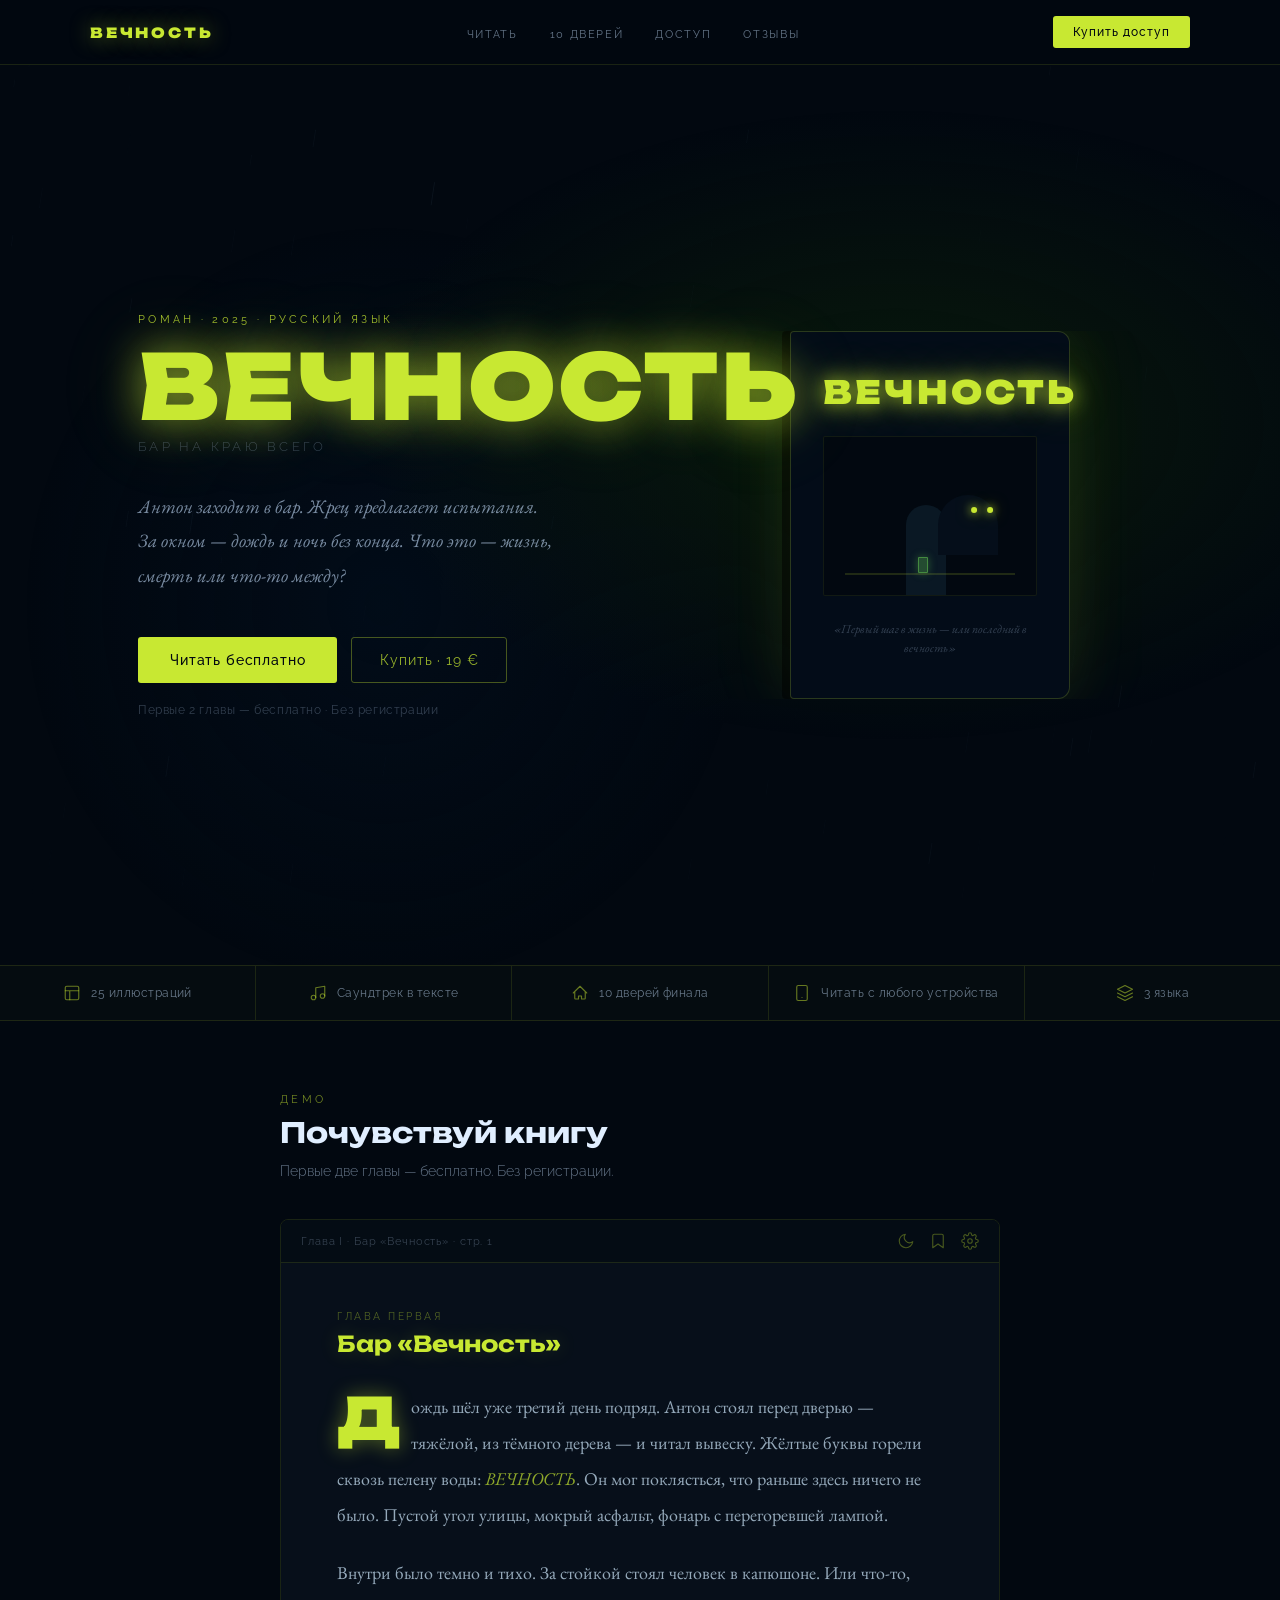
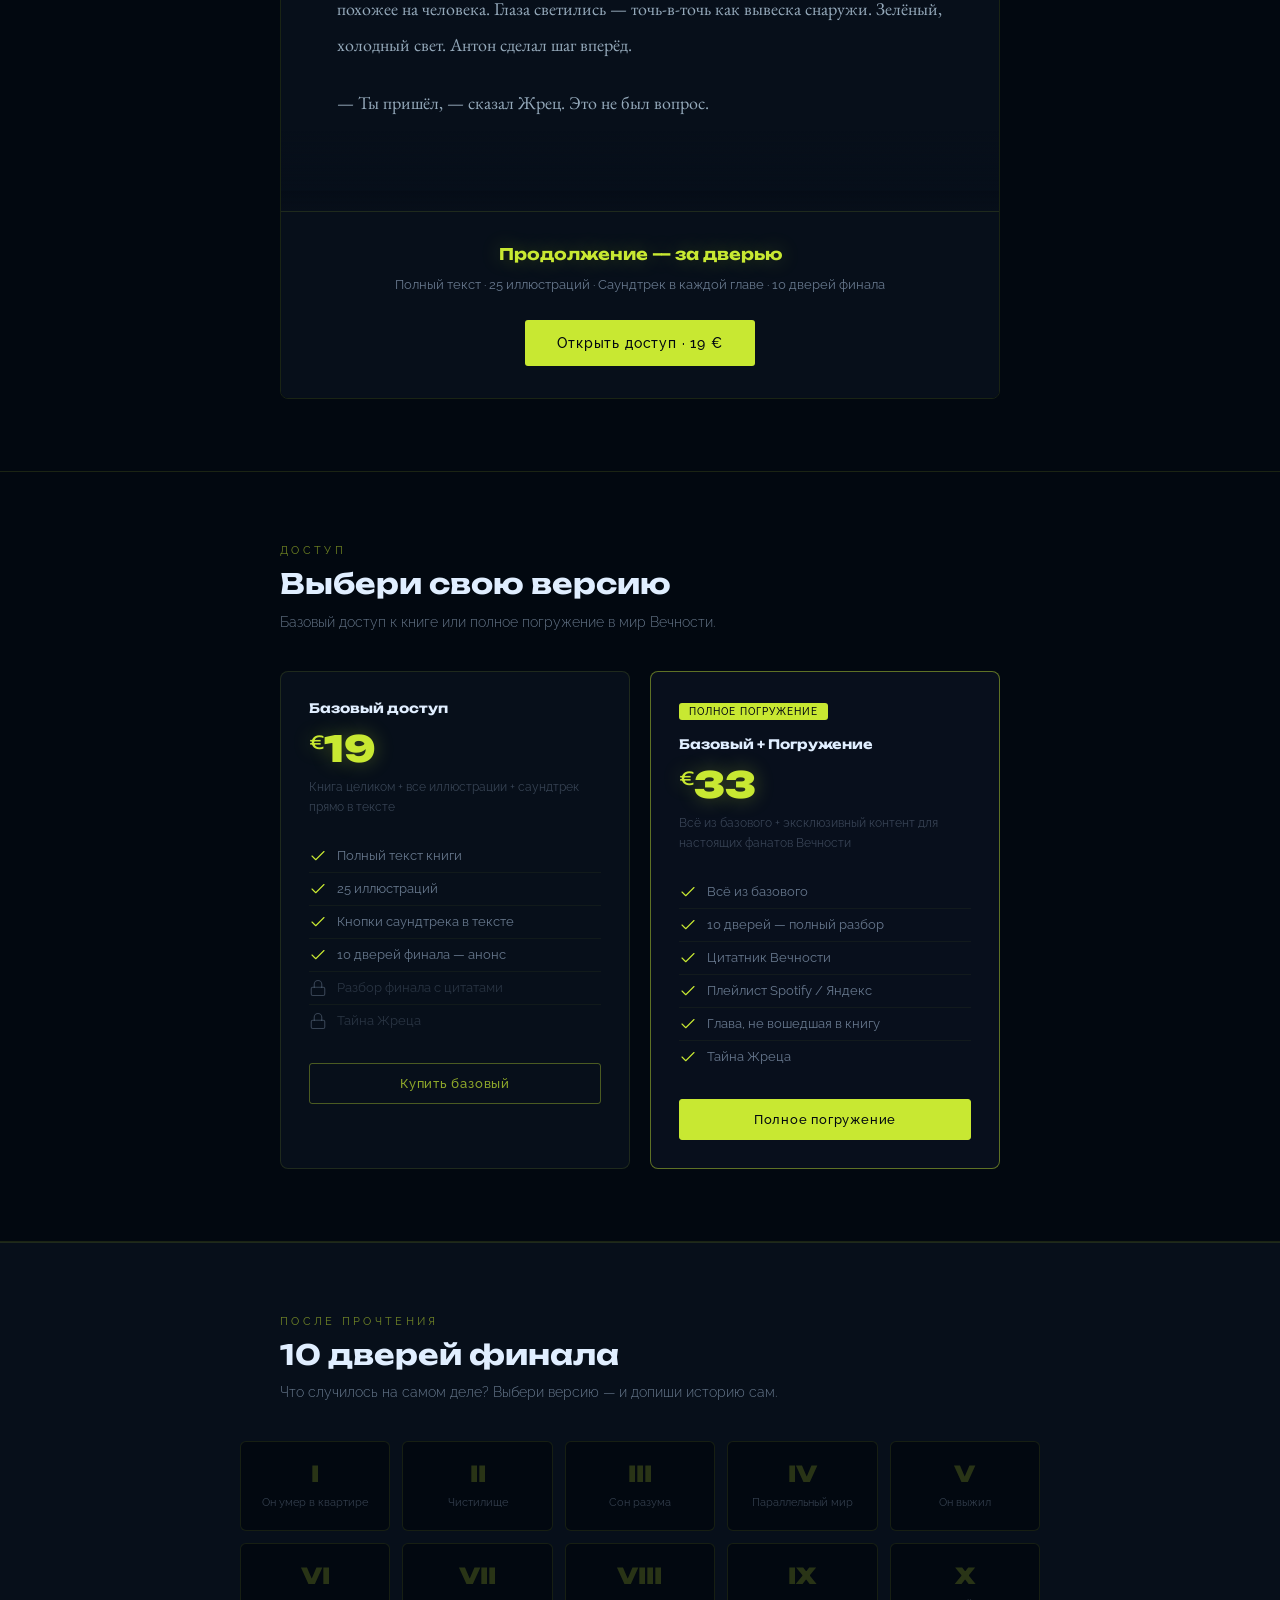
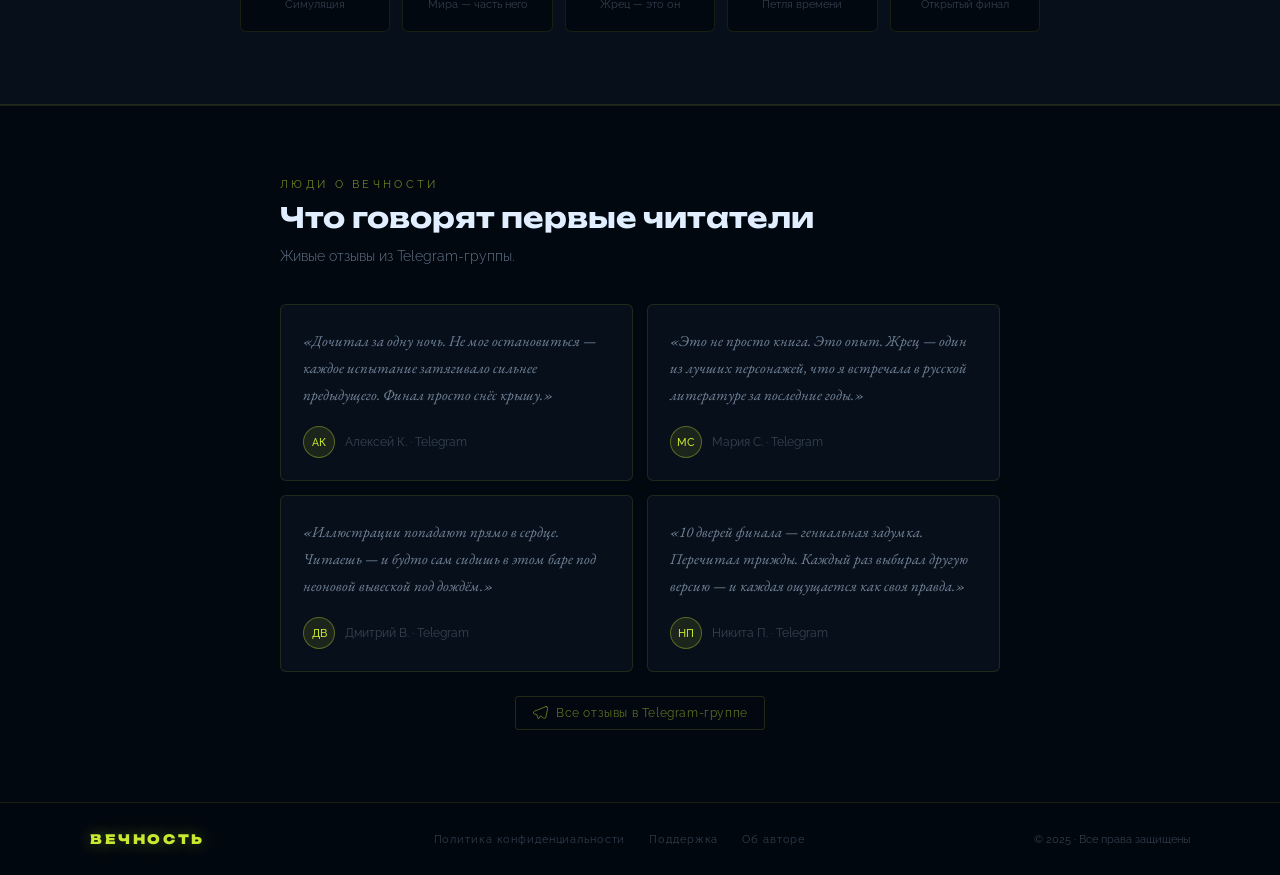
==== index.html @ ff92f5bc "Rename vechnost_1.html to index.html" ====
<!DOCTYPE html>
<html lang="ru">
<head>
<meta charset="UTF-8">
<meta name="viewport" content="width=device-width, initial-scale=1.0">
<title>ВЕЧНОСТЬ — Роман</title>
<link rel="preconnect" href="https://fonts.googleapis.com">
<link href="https://fonts.googleapis.com/css2?family=Unbounded:wght@400;700;900&family=Raleway:ital,wght@0,300;0,400;0,500;1,300&family=EB+Garamond:ital,wght@0,400;1,400&display=swap" rel="stylesheet">
<style>
  *, *::before, *::after { box-sizing: border-box; margin: 0; padding: 0; }

  :root {
    --neon: #c8e832;
    --neon-dim: rgba(200,232,50,0.35);
    --neon-glow: rgba(200,232,50,0.15);
    --bg: #020810;
    --bg2: #070f1a;
    --bg3: #040c14;
    --text: #e0eeff;
    --text-dim: rgba(200,225,255,0.5);
    --text-faint: rgba(200,225,255,0.25);
    --border: rgba(200,232,50,0.12);
    --border-hover: rgba(200,232,50,0.4);
  }

  html { scroll-behavior: smooth; }

  body {
    background: var(--bg);
    color: var(--text);
    font-family: 'Raleway', sans-serif;
    font-weight: 400;
    overflow-x: hidden;
    cursor: default;
  }

  /* RAIN CANVAS */
  #rain-canvas {
    position: fixed;
    top: 0; left: 0;
    width: 100%; height: 100%;
    pointer-events: none;
    z-index: 0;
    opacity: 0.18;
  }

  /* NAV */
  nav {
    position: sticky;
    top: 0;
    z-index: 100;
    display: flex;
    align-items: center;
    justify-content: space-between;
    padding: 16px 48px;
    background: rgba(2,8,16,0.92);
    backdrop-filter: blur(12px);
    border-bottom: 1px solid var(--border);
  }

  .nav-inner {
    display: flex;
    align-items: center;
    justify-content: space-between;
    width: 100%;
    max-width: 1100px;
    margin: 0 auto;
  }

  .nav-logo {
    font-family: 'Unbounded', sans-serif;
    font-size: 14px;
    font-weight: 900;
    color: var(--neon);
    letter-spacing: 0.2em;
    text-shadow: 0 0 20px rgba(200,232,50,0.5);
  }

  .nav-links {
    display: flex;
    gap: 32px;
    list-style: none;
  }

  .nav-links a {
    font-size: 11px;
    color: var(--text-dim);
    text-decoration: none;
    letter-spacing: 0.15em;
    text-transform: uppercase;
    transition: color 0.2s;
  }

  .nav-links a:hover { color: var(--neon); }

  .btn-nav {
    font-family: 'Raleway', sans-serif;
    font-size: 12px;
    font-weight: 500;
    color: var(--bg);
    background: var(--neon);
    border: none;
    border-radius: 3px;
    padding: 9px 20px;
    cursor: pointer;
    letter-spacing: 0.08em;
    transition: opacity 0.2s, box-shadow 0.2s;
  }

  .btn-nav:hover {
    opacity: 0.9;
    box-shadow: 0 0 20px rgba(200,232,50,0.4);
  }

  /* HERO */
  .hero {
    position: relative;
    min-height: 100vh;
    display: flex;
    align-items: center;
    justify-content: center;
    overflow: hidden;
    z-index: 1;
  }

  .hero-atmosphere {
    position: absolute;
    inset: 0;
    background:
      radial-gradient(ellipse 60% 50% at 70% 40%, rgba(10,30,10,0.8) 0%, transparent 70%),
      radial-gradient(ellipse 40% 60% at 30% 60%, rgba(2,15,30,0.6) 0%, transparent 70%);
    z-index: 0;
  }

  .hero-inner {
    position: relative;
    z-index: 2;
    width: 100%;
    max-width: 1100px;
    display: flex;
    align-items: center;
    padding: 80px 48px;
  }

  .hero-content {
    position: relative;
    z-index: 2;
    max-width: 580px;
    animation: fadeUp 1s ease both;
  }

  @keyframes fadeUp {
    from { opacity: 0; transform: translateY(30px); }
    to { opacity: 1; transform: translateY(0); }
  }

  .hero-eyebrow {
    font-size: 11px;
    color: var(--neon);
    letter-spacing: 0.3em;
    text-transform: uppercase;
    margin-bottom: 20px;
    opacity: 0.8;
  }

  .hero-title {
    font-family: 'Unbounded', sans-serif;
    font-size: clamp(56px, 8vw, 90px);
    font-weight: 900;
    line-height: 0.9;
    color: var(--neon);
    text-shadow:
      0 0 40px rgba(200,232,50,0.6),
      0 0 80px rgba(200,232,50,0.2),
      0 0 120px rgba(200,232,50,0.1);
    margin-bottom: 12px;
    letter-spacing: 0.02em;
    animation: flicker 8s ease-in-out infinite;
  }

  @keyframes flicker {
    0%, 95%, 100% { opacity: 1; }
    96% { opacity: 0.85; }
    97% { opacity: 1; }
    98% { opacity: 0.9; }
    99% { opacity: 1; }
  }

  .hero-subtitle {
    font-size: 13px;
    color: var(--text-faint);
    letter-spacing: 0.25em;
    text-transform: uppercase;
    margin-bottom: 36px;
    font-weight: 300;
  }

  .hero-desc {
    font-family: 'EB Garamond', serif;
    font-size: 19px;
    line-height: 1.8;
    color: rgba(200,225,255,0.6);
    margin-bottom: 44px;
    max-width: 420px;
    font-style: italic;
  }

  .hero-actions {
    display: flex;
    gap: 14px;
    align-items: center;
    flex-wrap: wrap;
    margin-bottom: 20px;
  }

  .btn-primary {
    font-family: 'Raleway', sans-serif;
    font-size: 14px;
    font-weight: 500;
    color: var(--bg);
    background: var(--neon);
    border: none;
    border-radius: 3px;
    padding: 15px 32px;
    cursor: pointer;
    letter-spacing: 0.06em;
    transition: all 0.2s;
  }

  .btn-primary:hover {
    box-shadow: 0 0 30px rgba(200,232,50,0.5);
    transform: translateY(-1px);
  }

  .btn-ghost {
    font-family: 'Raleway', sans-serif;
    font-size: 14px;
    font-weight: 400;
    color: rgba(200,232,50,0.75);
    background: transparent;
    border: 1px solid var(--neon-dim);
    border-radius: 3px;
    padding: 14px 28px;
    cursor: pointer;
    letter-spacing: 0.06em;
    transition: all 0.2s;
  }

  .btn-ghost:hover {
    border-color: var(--neon);
    color: var(--neon);
    box-shadow: inset 0 0 20px rgba(200,232,50,0.05);
  }

  .hero-hint {
    font-size: 12px;
    color: var(--text-faint);
    letter-spacing: 0.05em;
  }

  /* HERO VISUAL */
  .hero-visual {
    flex: 1;
    display: flex;
    align-items: center;
    justify-content: center;
    z-index: 1;
    overflow: hidden;
  }

  .book-mockup {
    position: relative;
    width: 280px;
    animation: float 6s ease-in-out infinite;
  }

  @keyframes float {
    0%, 100% { transform: translateY(0); }
    50% { transform: translateY(-14px); }
  }

  .book-cover {
    width: 100%;
    background: #030c18;
    border: 1px solid rgba(200,232,50,0.2);
    border-radius: 4px 12px 12px 4px;
    padding: 40px 32px;
    text-align: center;
    box-shadow:
      -8px 0 0 rgba(0,0,0,0.5),
      0 0 60px rgba(200,232,50,0.1),
      0 0 120px rgba(200,232,50,0.05);
  }

  .book-cover-neon {
    font-family: 'Unbounded', sans-serif;
    font-size: 32px;
    font-weight: 900;
    color: var(--neon);
    text-shadow: 0 0 20px rgba(200,232,50,0.8), 0 0 40px rgba(200,232,50,0.4);
    letter-spacing: 0.1em;
    margin-bottom: 24px;
    animation: flicker 8s ease-in-out infinite;
  }

  .book-cover-scene {
    width: 100%;
    height: 160px;
    background: #020810;
    border: 1px solid rgba(200,232,50,0.08);
    border-radius: 2px;
    margin-bottom: 24px;
    position: relative;
    overflow: hidden;
    display: flex;
    align-items: center;
    justify-content: center;
  }

  .scene-figure {
    position: absolute;
    bottom: 0;
    left: 50%;
    transform: translateX(-60%);
    width: 40px;
    height: 90px;
    background: #0a1824;
    border-radius: 20px 20px 0 0;
  }

  .scene-figure-hood {
    position: absolute;
    top: -10px;
    left: 50%;
    transform: translateX(20%);
    width: 60px;
    height: 60px;
    background: #050e1a;
    border-radius: 50% 50% 0 0;
  }

  .scene-eyes {
    position: absolute;
    top: 12px;
    left: 50%;
    transform: translateX(14%);
    display: flex;
    gap: 10px;
  }

  .scene-eye {
    width: 6px;
    height: 6px;
    border-radius: 50%;
    background: var(--neon);
    box-shadow: 0 0 8px var(--neon), 0 0 16px rgba(200,232,50,0.6);
    animation: blink 4s ease-in-out infinite;
  }

  @keyframes blink {
    0%, 90%, 100% { opacity: 1; }
    95% { opacity: 0; }
  }

  .scene-bar {
    position: absolute;
    bottom: 20px;
    left: 10%;
    right: 10%;
    height: 2px;
    background: rgba(200,232,50,0.15);
  }

  .scene-glass {
    position: absolute;
    bottom: 22px;
    left: 50%;
    transform: translateX(-120%);
    width: 10px;
    height: 16px;
    background: rgba(100,200,80,0.3);
    border: 1px solid rgba(100,200,80,0.5);
    border-radius: 1px;
    box-shadow: 0 0 8px rgba(100,200,80,0.4);
  }

  .book-cover-quote {
    font-family: 'EB Garamond', serif;
    font-size: 12px;
    font-style: italic;
    color: var(--text-faint);
    line-height: 1.6;
  }

  /* TRUST STRIP */
  .trust-strip {
    position: relative;
    z-index: 2;
    display: flex;
    justify-content: center;
    border-top: 1px solid var(--border);
    border-bottom: 1px solid var(--border);
    background: rgba(200,232,50,0.02);
  }

  .trust-item {
    flex: 1;
    display: flex;
    align-items: center;
    justify-content: center;
    gap: 10px;
    padding: 18px 16px;
    border-right: 1px solid var(--border);
    transition: background 0.2s;
  }

  .trust-item:last-child { border-right: none; }
  .trust-item:hover { background: rgba(200,232,50,0.04); }

  .trust-icon {
    font-size: 18px;
    color: rgba(200,232,50,0.5);
  }

  .trust-text {
    font-size: 12px;
    color: var(--text-dim);
    letter-spacing: 0.04em;
  }

  /* SECTIONS */
  section {
    position: relative;
    z-index: 2;
    padding: 72px 48px;
    display: flex;
    flex-direction: column;
    align-items: center;
    text-align: left;
  }

  .section-label,
  .section-title,
  .section-sub {
    width: 100%;
    max-width: 720px;
  }

  .section-label {
    font-size: 11px;
    color: rgba(200,232,50,0.55);
    letter-spacing: 0.3em;
    text-transform: uppercase;
    margin-bottom: 10px;
  }

  .section-title {
    font-family: 'Unbounded', sans-serif;
    font-size: clamp(20px, 3vw, 28px);
    font-weight: 700;
    color: var(--text);
    margin-bottom: 10px;
    line-height: 1.2;
  }

  .section-sub {
    font-size: 14px;
    color: var(--text-dim);
    margin-bottom: 36px;
    font-weight: 300;
    line-height: 1.7;
  }

  /* READER DEMO */
  .reader-wrap {
    border: 1px solid var(--border);
    border-radius: 8px;
    overflow: hidden;
    width: 100%;
    max-width: 720px;
  }

  .reader-bar {
    display: flex;
    align-items: center;
    justify-content: space-between;
    padding: 12px 20px;
    background: var(--bg3);
    border-bottom: 1px solid var(--border);
  }

  .reader-bar-info {
    font-size: 11px;
    color: var(--text-faint);
    letter-spacing: 0.08em;
  }

  .reader-bar-icons {
    display: flex;
    gap: 14px;
  }

  .rbi {
    font-size: 16px;
    color: rgba(200,232,50,0.35);
    cursor: pointer;
    transition: color 0.2s;
  }
  .rbi:hover { color: var(--neon); }

  .reader-body {
    padding: 48px 56px;
    background: var(--bg2);
  }

  .ch-eyebrow {
    font-size: 10px;
    color: rgba(200,232,50,0.4);
    letter-spacing: 0.25em;
    text-transform: uppercase;
    margin-bottom: 8px;
  }

  .ch-title {
    font-family: 'Unbounded', sans-serif;
    font-size: 22px;
    font-weight: 700;
    color: var(--neon);
    margin-bottom: 32px;
    text-shadow: 0 0 20px rgba(200,232,50,0.2);
  }

  .book-p {
    font-family: 'EB Garamond', serif;
    font-size: 18px;
    line-height: 2;
    color: rgba(210,235,255,0.7);
    margin-bottom: 22px;
  }

  .book-p:first-of-type::first-letter {
    float: left;
    font-size: 58px;
    line-height: 0.8;
    margin: 6px 10px 0 0;
    color: var(--neon);
    font-family: 'Unbounded', sans-serif;
    font-weight: 900;
    text-shadow: 0 0 20px rgba(200,232,50,0.4);
  }

  .book-em { color: rgba(200,232,50,0.7); font-style: italic; }

  .reader-fade {
    height: 80px;
    background: linear-gradient(transparent, var(--bg2));
    margin-top: -60px;
    position: relative;
  }

  .paywall-block {
    background: var(--bg2);
    border-top: 1px solid var(--border);
    padding: 32px 56px;
    text-align: center;
  }

  .paywall-title {
    font-family: 'Unbounded', sans-serif;
    font-size: 16px;
    font-weight: 700;
    color: var(--neon);
    margin-bottom: 10px;
    text-shadow: 0 0 20px rgba(200,232,50,0.3);
  }

  .paywall-sub {
    font-size: 13px;
    color: var(--text-dim);
    margin-bottom: 24px;
    line-height: 1.7;
  }

  /* PRICING */
  .pricing-grid {
    display: grid;
    grid-template-columns: 1fr 1fr;
    gap: 20px;
    width: 100%;
    max-width: 720px;
  }

  .price-card {
    background: var(--bg2);
    border: 1px solid var(--border);
    border-radius: 8px;
    padding: 28px;
    transition: border-color 0.2s;
  }

  .price-card:hover { border-color: var(--border-hover); }

  .price-card.featured {
    border-color: rgba(200,232,50,0.45);
    background: #080f1c;
  }

  .price-badge {
    display: inline-block;
    font-size: 10px;
    font-weight: 500;
    color: var(--bg);
    background: var(--neon);
    border-radius: 3px;
    padding: 3px 10px;
    letter-spacing: 0.1em;
    text-transform: uppercase;
    margin-bottom: 16px;
  }

  .price-name {
    font-family: 'Unbounded', sans-serif;
    font-size: 13px;
    font-weight: 700;
    color: var(--text);
    margin-bottom: 10px;
  }

  .price-amount {
    font-family: 'Unbounded', sans-serif;
    font-size: 36px;
    font-weight: 900;
    color: var(--neon);
    margin-bottom: 6px;
    text-shadow: 0 0 20px rgba(200,232,50,0.3);
  }

  .price-amount sup {
    font-size: 18px;
    vertical-align: super;
    font-weight: 400;
  }

  .price-desc {
    font-size: 12px;
    color: var(--text-faint);
    margin-bottom: 22px;
    line-height: 1.7;
  }

  .features-list {
    list-style: none;
    margin-bottom: 26px;
  }

  .features-list li {
    font-size: 13px;
    color: var(--text-dim);
    padding: 7px 0;
    border-bottom: 1px solid rgba(200,232,50,0.05);
    display: flex;
    align-items: center;
    gap: 10px;
  }

  .features-list li:last-child { border-bottom: none; }

  .fi { font-size: 14px; color: var(--neon); }
  .fi-off { font-size: 14px; color: var(--text-faint); }
  .fi-off ~ span { opacity: 0.35; }

  .price-btn {
    width: 100%;
    font-family: 'Raleway', sans-serif;
    font-size: 13px;
    font-weight: 500;
    padding: 12px;
    border-radius: 3px;
    cursor: pointer;
    letter-spacing: 0.06em;
    transition: all 0.2s;
  }

  .price-btn-outline {
    background: transparent;
    color: rgba(200,232,50,0.7);
    border: 1px solid var(--neon-dim);
  }

  .price-btn-outline:hover {
    border-color: var(--neon);
    color: var(--neon);
  }

  .price-btn-solid {
    background: var(--neon);
    color: var(--bg);
    border: 1px solid var(--neon);
  }

  .price-btn-solid:hover {
    box-shadow: 0 0 24px rgba(200,232,50,0.4);
    transform: translateY(-1px);
  }

  /* 10 DOORS */
  .doors-section {
    background: var(--bg2);
    border-top: 1px solid var(--border);
    border-bottom: 1px solid var(--border);
  }

  .doors-grid {
    display: grid;
    grid-template-columns: repeat(5, 1fr);
    gap: 12px;
    width: 100%;
    max-width: 800px;
  }

  .door-card {
    background: var(--bg);
    border: 1px solid rgba(200,232,50,0.1);
    border-radius: 6px;
    padding: 18px 12px;
    text-align: center;
    cursor: pointer;
    transition: all 0.25s;
    position: relative;
    overflow: hidden;
  }

  .door-card::before {
    content: '';
    position: absolute;
    inset: 0;
    background: rgba(200,232,50,0.03);
    opacity: 0;
    transition: opacity 0.2s;
  }

  .door-card:hover::before { opacity: 1; }
  .door-card:hover { border-color: rgba(200,232,50,0.4); transform: translateY(-3px); }

  .door-num {
    font-family: 'Unbounded', sans-serif;
    font-size: 22px;
    font-weight: 900;
    color: rgba(200,232,50,0.2);
    margin-bottom: 8px;
    transition: color 0.2s, text-shadow 0.2s;
  }

  .door-card:hover .door-num {
    color: var(--neon);
    text-shadow: 0 0 16px rgba(200,232,50,0.5);
  }

  .door-name {
    font-size: 11px;
    color: var(--text-faint);
    line-height: 1.5;
    transition: color 0.2s;
  }

  .door-card:hover .door-name { color: var(--text-dim); }

  /* REVIEWS */
  .reviews-grid {
    display: grid;
    grid-template-columns: 1fr 1fr;
    gap: 14px;
    width: 100%;
    max-width: 720px;
    margin-bottom: 24px;
  }

  .review-card {
    background: var(--bg2);
    border: 1px solid var(--border);
    border-radius: 6px;
    padding: 22px;
    transition: border-color 0.2s;
  }

  .review-card:hover { border-color: var(--border-hover); }

  .review-text {
    font-family: 'EB Garamond', serif;
    font-size: 15px;
    font-style: italic;
    color: rgba(200,225,255,0.55);
    line-height: 1.8;
    margin-bottom: 18px;
  }

  .review-author {
    display: flex;
    align-items: center;
    gap: 10px;
  }

  .review-ava {
    width: 32px;
    height: 32px;
    border-radius: 50%;
    background: rgba(200,232,50,0.1);
    border: 1px solid var(--neon-dim);
    display: flex;
    align-items: center;
    justify-content: center;
    font-size: 11px;
    font-weight: 500;
    color: var(--neon);
    flex-shrink: 0;
  }

  .review-name {
    font-size: 12px;
    color: var(--text-faint);
  }

  .tg-cta {
    display: inline-flex;
    align-items: center;
    gap: 8px;
    font-size: 12px;
    color: rgba(200,232,50,0.45);
    text-decoration: none;
    letter-spacing: 0.05em;
    border: 1px solid rgba(200,232,50,0.15);
    border-radius: 3px;
    padding: 8px 16px;
    transition: all 0.2s;
  }

  .tg-cta:hover {
    color: var(--neon);
    border-color: var(--neon-dim);
  }

  /* DIVIDER */
  .divider {
    border: none;
    border-top: 1px solid var(--border);
    margin: 0;
  }

  /* FOOTER */
  footer {
    position: relative;
    z-index: 2;
    padding: 28px 48px;
    border-top: 1px solid var(--border);
    display: flex;
    align-items: center;
    justify-content: center;
    background: rgba(2,8,16,0.8);
  }

  .footer-inner {
    display: flex;
    align-items: center;
    justify-content: space-between;
    width: 100%;
    max-width: 1100px;
  }

  .footer-logo {
    font-family: 'Unbounded', sans-serif;
    font-size: 13px;
    font-weight: 900;
    color: var(--neon);
    letter-spacing: 0.2em;
    text-shadow: 0 0 16px rgba(200,232,50,0.4);
  }

  .footer-links {
    display: flex;
    gap: 24px;
  }

  .footer-links a {
    font-size: 11px;
    color: var(--text-faint);
    text-decoration: none;
    letter-spacing: 0.08em;
    transition: color 0.2s;
  }

  .footer-links a:hover { color: var(--neon); }

  .footer-copy {
    font-size: 11px;
    color: var(--text-faint);
  }

  /* ICONS (inline SVG as data) */
  .ico {
    display: inline-block;
    width: 18px;
    height: 18px;
    vertical-align: middle;
    fill: none;
    stroke: currentColor;
    stroke-width: 1.5;
    stroke-linecap: round;
    stroke-linejoin: round;
  }

  /* MOBILE */
  @media (max-width: 768px) {
    nav { padding: 14px 20px; }
    .nav-links { display: none; }
    .hero-content { padding: 60px 20px; max-width: 100%; }
    .hero-visual { display: none; }
    section { padding: 48px 20px; }
    .pricing-grid { grid-template-columns: 1fr; }
    .doors-grid { grid-template-columns: repeat(2, 1fr); }
    .reviews-grid { grid-template-columns: 1fr; }
    .reader-body { padding: 32px 24px; }
    .paywall-block { padding: 28px 24px; }
    footer { flex-direction: column; gap: 16px; text-align: center; }
    .footer-links { flex-wrap: wrap; justify-content: center; }
    .trust-text { font-size: 11px; }
    .trust-item { padding: 14px 8px; gap: 6px; }
  }
</style>
</head>
<body>

<canvas id="rain-canvas"></canvas>

<!-- NAV -->
<nav>
  <div class="nav-inner">
  <div class="nav-logo">ВЕЧНОСТЬ</div>
  <ul class="nav-links">
    <li><a href="#demo">Читать</a></li>
    <li><a href="#doors">10 дверей</a></li>
    <li><a href="#pricing">Доступ</a></li>
    <li><a href="#reviews">Отзывы</a></li>
  </ul>
  <button class="btn-nav" onclick="document.getElementById('pricing').scrollIntoView({behavior:'smooth'})">Купить доступ</button>
  </div>
</nav>

<!-- HERO -->
<div class="hero">
  <div class="hero-atmosphere"></div>

  <div class="hero-inner">
  <div class="hero-content">
    <div class="hero-eyebrow">Роман · 2025 · Русский язык</div>
    <h1 class="hero-title">ВЕЧНОСТЬ</h1>
    <div class="hero-subtitle">Бар на краю всего</div>
    <p class="hero-desc">Антон заходит в бар. Жрец предлагает испытания. За окном — дождь и ночь без конца. Что это — жизнь, смерть или что-то между?</p>
    <div class="hero-actions">
      <button class="btn-primary" onclick="document.getElementById('demo').scrollIntoView({behavior:'smooth'})">Читать бесплатно</button>
      <button class="btn-ghost" onclick="document.getElementById('pricing').scrollIntoView({behavior:'smooth'})">Купить · 19 €</button>
    </div>
    <div class="hero-hint">Первые 2 главы — бесплатно · Без регистрации</div>
  </div>

  <div class="hero-visual">
    <div class="book-mockup">
      <div class="book-cover">
        <div class="book-cover-neon">ВЕЧНОСТЬ</div>
        <div class="book-cover-scene">
          <div class="scene-figure">
            <div class="scene-figure-hood">
              <div class="scene-eyes">
                <div class="scene-eye"></div>
                <div class="scene-eye"></div>
              </div>
            </div>
          </div>
          <div class="scene-bar"></div>
          <div class="scene-glass"></div>
        </div>
        <div class="book-cover-quote">«Первый шаг в жизнь — или последний в вечность»</div>
      </div>
    </div>
  </div>
  </div>
</div>

<!-- TRUST -->
<div class="trust-strip">
  <div class="trust-item">
    <svg class="trust-icon ico" viewBox="0 0 24 24"><rect x="3" y="3" width="18" height="18" rx="2"/><path d="M3 9h18M9 21V9"/></svg>
    <span class="trust-text">25 иллюстраций</span>
  </div>
  <div class="trust-item">
    <svg class="trust-icon ico" viewBox="0 0 24 24"><path d="M9 18V5l12-2v13"/><circle cx="6" cy="18" r="3"/><circle cx="18" cy="16" r="3"/></svg>
    <span class="trust-text">Саундтрек в тексте</span>
  </div>
  <div class="trust-item">
    <svg class="trust-icon ico" viewBox="0 0 24 24"><path d="M3 12l9-9 9 9M5 10v9a1 1 0 001 1h4v-4h4v4h4a1 1 0 001-1v-9"/></svg>
    <span class="trust-text">10 дверей финала</span>
  </div>
  <div class="trust-item">
    <svg class="trust-icon ico" viewBox="0 0 24 24"><rect x="5" y="2" width="14" height="20" rx="2"/><path d="M12 18h.01"/></svg>
    <span class="trust-text">Читать с любого устройства</span>
  </div>
  <div class="trust-item">
    <svg class="trust-icon ico" viewBox="0 0 24 24"><path d="M12 2L2 7l10 5 10-5-10-5zM2 17l10 5 10-5M2 12l10 5 10-5"/></svg>
    <span class="trust-text">3 языка</span>
  </div>
</div>

<!-- DEMO READER -->
<section id="demo">
  <div class="section-label">Демо</div>
  <h2 class="section-title">Почувствуй книгу</h2>
  <p class="section-sub">Первые две главы — бесплатно. Без регистрации.</p>
  <div class="reader-wrap">
    <div class="reader-bar">
      <span class="reader-bar-info">Глава I · Бар «Вечность» · стр. 1</span>
      <div class="reader-bar-icons">
        <svg class="rbi ico" viewBox="0 0 24 24" title="Ночной режим"><path d="M21 12.79A9 9 0 1111.21 3 7 7 0 0021 12.79z"/></svg>
        <svg class="rbi ico" viewBox="0 0 24 24" title="Закладка"><path d="M19 21l-7-5-7 5V5a2 2 0 012-2h10a2 2 0 012 2z"/></svg>
        <svg class="rbi ico" viewBox="0 0 24 24" title="Настройки"><circle cx="12" cy="12" r="3"/><path d="M19.4 15a1.65 1.65 0 00.33 1.82l.06.06a2 2 0 010 2.83 2 2 0 01-2.83 0l-.06-.06a1.65 1.65 0 00-1.82-.33 1.65 1.65 0 00-1 1.51V21a2 2 0 01-4 0v-.09A1.65 1.65 0 009 19.4a1.65 1.65 0 00-1.82.33l-.06.06a2 2 0 01-2.83-2.83l.06-.06A1.65 1.65 0 004.68 15a1.65 1.65 0 00-1.51-1H3a2 2 0 010-4h.09A1.65 1.65 0 004.6 9a1.65 1.65 0 00-.33-1.82l-.06-.06a2 2 0 012.83-2.83l.06.06A1.65 1.65 0 009 4.68a1.65 1.65 0 001-1.51V3a2 2 0 014 0v.09a1.65 1.65 0 001 1.51 1.65 1.65 0 001.82-.33l.06-.06a2 2 0 012.83 2.83l-.06.06A1.65 1.65 0 0019.4 9a1.65 1.65 0 001.51 1H21a2 2 0 010 4h-.09a1.65 1.65 0 00-1.51 1z"/></svg>
      </div>
    </div>
    <div class="reader-body">
      <div class="ch-eyebrow">Глава первая</div>
      <div class="ch-title">Бар «Вечность»</div>
      <p class="book-p">Дождь шёл уже третий день подряд. Антон стоял перед дверью — тяжёлой, из тёмного дерева — и читал вывеску. Жёлтые буквы горели сквозь пелену воды: <span class="book-em">ВЕЧНОСТЬ</span>. Он мог поклясться, что раньше здесь ничего не было. Пустой угол улицы, мокрый асфальт, фонарь с перегоревшей лампой.</p>
      <p class="book-p">Внутри было темно и тихо. За стойкой стоял человек в капюшоне. Или что-то, похожее на человека. Глаза светились — точь-в-точь как вывеска снаружи. Зелёный, холодный свет. Антон сделал шаг вперёд.</p>
      <p class="book-p">— Ты пришёл, — сказал Жрец. Это не был вопрос.</p>
    </div>
    <div class="reader-fade"></div>
    <div class="paywall-block">
      <div class="paywall-title">Продолжение — за дверью</div>
      <p class="paywall-sub">Полный текст · 25 иллюстраций · Саундтрек в каждой главе · 10 дверей финала</p>
      <button class="btn-primary" onclick="document.getElementById('pricing').scrollIntoView({behavior:'smooth'})">Открыть доступ · 19 €</button>
    </div>
  </div>
</section>

<hr class="divider">

<!-- PRICING -->
<section id="pricing">
  <div class="section-label">Доступ</div>
  <h2 class="section-title">Выбери свою версию</h2>
  <p class="section-sub">Базовый доступ к книге или полное погружение в мир Вечности.</p>
  <div class="pricing-grid">
    <div class="price-card">
      <div class="price-name">Базовый доступ</div>
      <div class="price-amount"><sup>€</sup>19</div>
      <p class="price-desc">Книга целиком + все иллюстрации + саундтрек прямо в тексте</p>
      <ul class="features-list">
        <li><svg class="fi ico" viewBox="0 0 24 24"><polyline points="20 6 9 17 4 12"/></svg><span>Полный текст книги</span></li>
        <li><svg class="fi ico" viewBox="0 0 24 24"><polyline points="20 6 9 17 4 12"/></svg><span>25 иллюстраций</span></li>
        <li><svg class="fi ico" viewBox="0 0 24 24"><polyline points="20 6 9 17 4 12"/></svg><span>Кнопки саундтрека в тексте</span></li>
        <li><svg class="fi ico" viewBox="0 0 24 24"><polyline points="20 6 9 17 4 12"/></svg><span>10 дверей финала — анонс</span></li>
        <li><svg class="fi-off ico" viewBox="0 0 24 24" style="color:var(--text-faint)"><rect x="3" y="11" width="18" height="11" rx="2"/><path d="M7 11V7a5 5 0 0110 0v4"/></svg><span>Разбор финала с цитатами</span></li>
        <li><svg class="fi-off ico" viewBox="0 0 24 24" style="color:var(--text-faint)"><rect x="3" y="11" width="18" height="11" rx="2"/><path d="M7 11V7a5 5 0 0110 0v4"/></svg><span>Тайна Жреца</span></li>
      </ul>
      <button class="price-btn price-btn-outline">Купить базовый</button>
    </div>
    <div class="price-card featured">
      <div class="price-badge">Полное погружение</div>
      <div class="price-name">Базовый + Погружение</div>
      <div class="price-amount"><sup>€</sup>33</div>
      <p class="price-desc">Всё из базового + эксклюзивный контент для настоящих фанатов Вечности</p>
      <ul class="features-list">
        <li><svg class="fi ico" viewBox="0 0 24 24"><polyline points="20 6 9 17 4 12"/></svg><span>Всё из базового</span></li>
        <li><svg class="fi ico" viewBox="0 0 24 24"><polyline points="20 6 9 17 4 12"/></svg><span>10 дверей — полный разбор</span></li>
        <li><svg class="fi ico" viewBox="0 0 24 24"><polyline points="20 6 9 17 4 12"/></svg><span>Цитатник Вечности</span></li>
        <li><svg class="fi ico" viewBox="0 0 24 24"><polyline points="20 6 9 17 4 12"/></svg><span>Плейлист Spotify / Яндекс</span></li>
        <li><svg class="fi ico" viewBox="0 0 24 24"><polyline points="20 6 9 17 4 12"/></svg><span>Глава, не вошедшая в книгу</span></li>
        <li><svg class="fi ico" viewBox="0 0 24 24"><polyline points="20 6 9 17 4 12"/></svg><span>Тайна Жреца</span></li>
      </ul>
      <button class="price-btn price-btn-solid">Полное погружение</button>
    </div>
  </div>
</section>

<hr class="divider">

<!-- 10 DOORS -->
<section id="doors" class="doors-section">
  <div class="section-label">После прочтения</div>
  <h2 class="section-title">10 дверей финала</h2>
  <p class="section-sub">Что случилось на самом деле? Выбери версию — и допиши историю сам.</p>
  <div class="doors-grid">
    <div class="door-card"><div class="door-num">I</div><div class="door-name">Он умер в квартире</div></div>
    <div class="door-card"><div class="door-num">II</div><div class="door-name">Чистилище</div></div>
    <div class="door-card"><div class="door-num">III</div><div class="door-name">Сон разума</div></div>
    <div class="door-card"><div class="door-num">IV</div><div class="door-name">Параллельный мир</div></div>
    <div class="door-card"><div class="door-num">V</div><div class="door-name">Он выжил</div></div>
    <div class="door-card"><div class="door-num">VI</div><div class="door-name">Симуляция</div></div>
    <div class="door-card"><div class="door-num">VII</div><div class="door-name">Мира — часть него</div></div>
    <div class="door-card"><div class="door-num">VIII</div><div class="door-name">Жрец — это он</div></div>
    <div class="door-card"><div class="door-num">IX</div><div class="door-name">Петля времени</div></div>
    <div class="door-card"><div class="door-num">X</div><div class="door-name">Открытый финал</div></div>
  </div>
</section>

<hr class="divider">

<!-- REVIEWS -->
<section id="reviews">
  <div class="section-label">Люди о Вечности</div>
  <h2 class="section-title">Что говорят первые читатели</h2>
  <p class="section-sub">Живые отзывы из Telegram-группы.</p>
  <div class="reviews-grid">
    <div class="review-card">
      <p class="review-text">«Дочитал за одну ночь. Не мог остановиться — каждое испытание затягивало сильнее предыдущего. Финал просто снёс крышу.»</p>
      <div class="review-author"><div class="review-ava">АК</div><div class="review-name">Алексей К. · Telegram</div></div>
    </div>
    <div class="review-card">
      <p class="review-text">«Это не просто книга. Это опыт. Жрец — один из лучших персонажей, что я встречала в русской литературе за последние годы.»</p>
      <div class="review-author"><div class="review-ava">МС</div><div class="review-name">Мария С. · Telegram</div></div>
    </div>
    <div class="review-card">
      <p class="review-text">«Иллюстрации попадают прямо в сердце. Читаешь — и будто сам сидишь в этом баре под неоновой вывеской под дождём.»</p>
      <div class="review-author"><div class="review-ava">ДВ</div><div class="review-name">Дмитрий В. · Telegram</div></div>
    </div>
    <div class="review-card">
      <p class="review-text">«10 дверей финала — гениальная задумка. Перечитал трижды. Каждый раз выбирал другую версию — и каждая ощущается как своя правда.»</p>
      <div class="review-author"><div class="review-ava">НП</div><div class="review-name">Никита П. · Telegram</div></div>
    </div>
  </div>
  <a href="#" class="tg-cta">
    <svg class="ico" viewBox="0 0 24 24" style="width:16px;height:16px"><path d="M21.198 2.433a2.242 2.242 0 00-1.022.215l-16.5 6.666a2.25 2.25 0 00.126 4.238l3.553 1.12 1.763 5.29a.75.75 0 001.38.127l2.3-3.833 4.532 3.393a2.25 2.25 0 003.51-1.51l2.75-13.5a2.25 2.25 0 00-2.392-2.206z"/></svg>
    Все отзывы в Telegram-группе
  </a>
</section>

<!-- FOOTER -->
<footer>
  <div class="footer-inner">
  <div class="footer-logo">ВЕЧНОСТЬ</div>
  <div class="footer-links">
    <a href="#">Политика конфиденциальности</a>
    <a href="#">Поддержка</a>
    <a href="#">Об авторе</a>
  </div>
  <div class="footer-copy">© 2025 · Все права защищены</div>
  </div>
</footer>

<script>
// RAIN ANIMATION
const canvas = document.getElementById('rain-canvas');
const ctx = canvas.getContext('2d');
let drops = [];

function resize() {
  canvas.width = window.innerWidth;
  canvas.height = window.innerHeight;
}

function initDrops() {
  drops = [];
  for (let i = 0; i < 120; i++) {
    drops.push({
      x: Math.random() * canvas.width,
      y: Math.random() * canvas.height,
      len: Math.random() * 18 + 6,
      speed: Math.random() * 3 + 2,
      opacity: Math.random() * 0.4 + 0.05,
      width: Math.random() * 0.5 + 0.2
    });
  }
}

function drawRain() {
  ctx.clearRect(0, 0, canvas.width, canvas.height);
  drops.forEach(d => {
    ctx.beginPath();
    ctx.moveTo(d.x, d.y);
    ctx.lineTo(d.x - d.len * 0.15, d.y + d.len);
    ctx.strokeStyle = `rgba(180,220,255,${d.opacity})`;
    ctx.lineWidth = d.width;
    ctx.stroke();
    d.y += d.speed;
    d.x -= d.speed * 0.15;
    if (d.y > canvas.height) {
      d.y = -d.len;
      d.x = Math.random() * canvas.width;
    }
  });
  requestAnimationFrame(drawRain);
}

window.addEventListener('resize', () => { resize(); initDrops(); });
resize();
initDrops();
drawRain();

// SCROLL REVEAL
const observer = new IntersectionObserver((entries) => {
  entries.forEach(e => {
    if (e.isIntersecting) {
      e.target.style.opacity = '1';
      e.target.style.transform = 'translateY(0)';
    }
  });
}, { threshold: 0.1 });

document.querySelectorAll('section, .trust-strip').forEach(el => {
  el.style.opacity = '0';
  el.style.transform = 'translateY(20px)';
  el.style.transition = 'opacity 0.7s ease, transform 0.7s ease';
  observer.observe(el);
});

// DOOR HOVER TOOLTIP
document.querySelectorAll('.door-card').forEach(card => {
  card.addEventListener('click', () => {
    document.getElementById('pricing').scrollIntoView({ behavior: 'smooth' });
  });
});
</script>
</body>
</html>
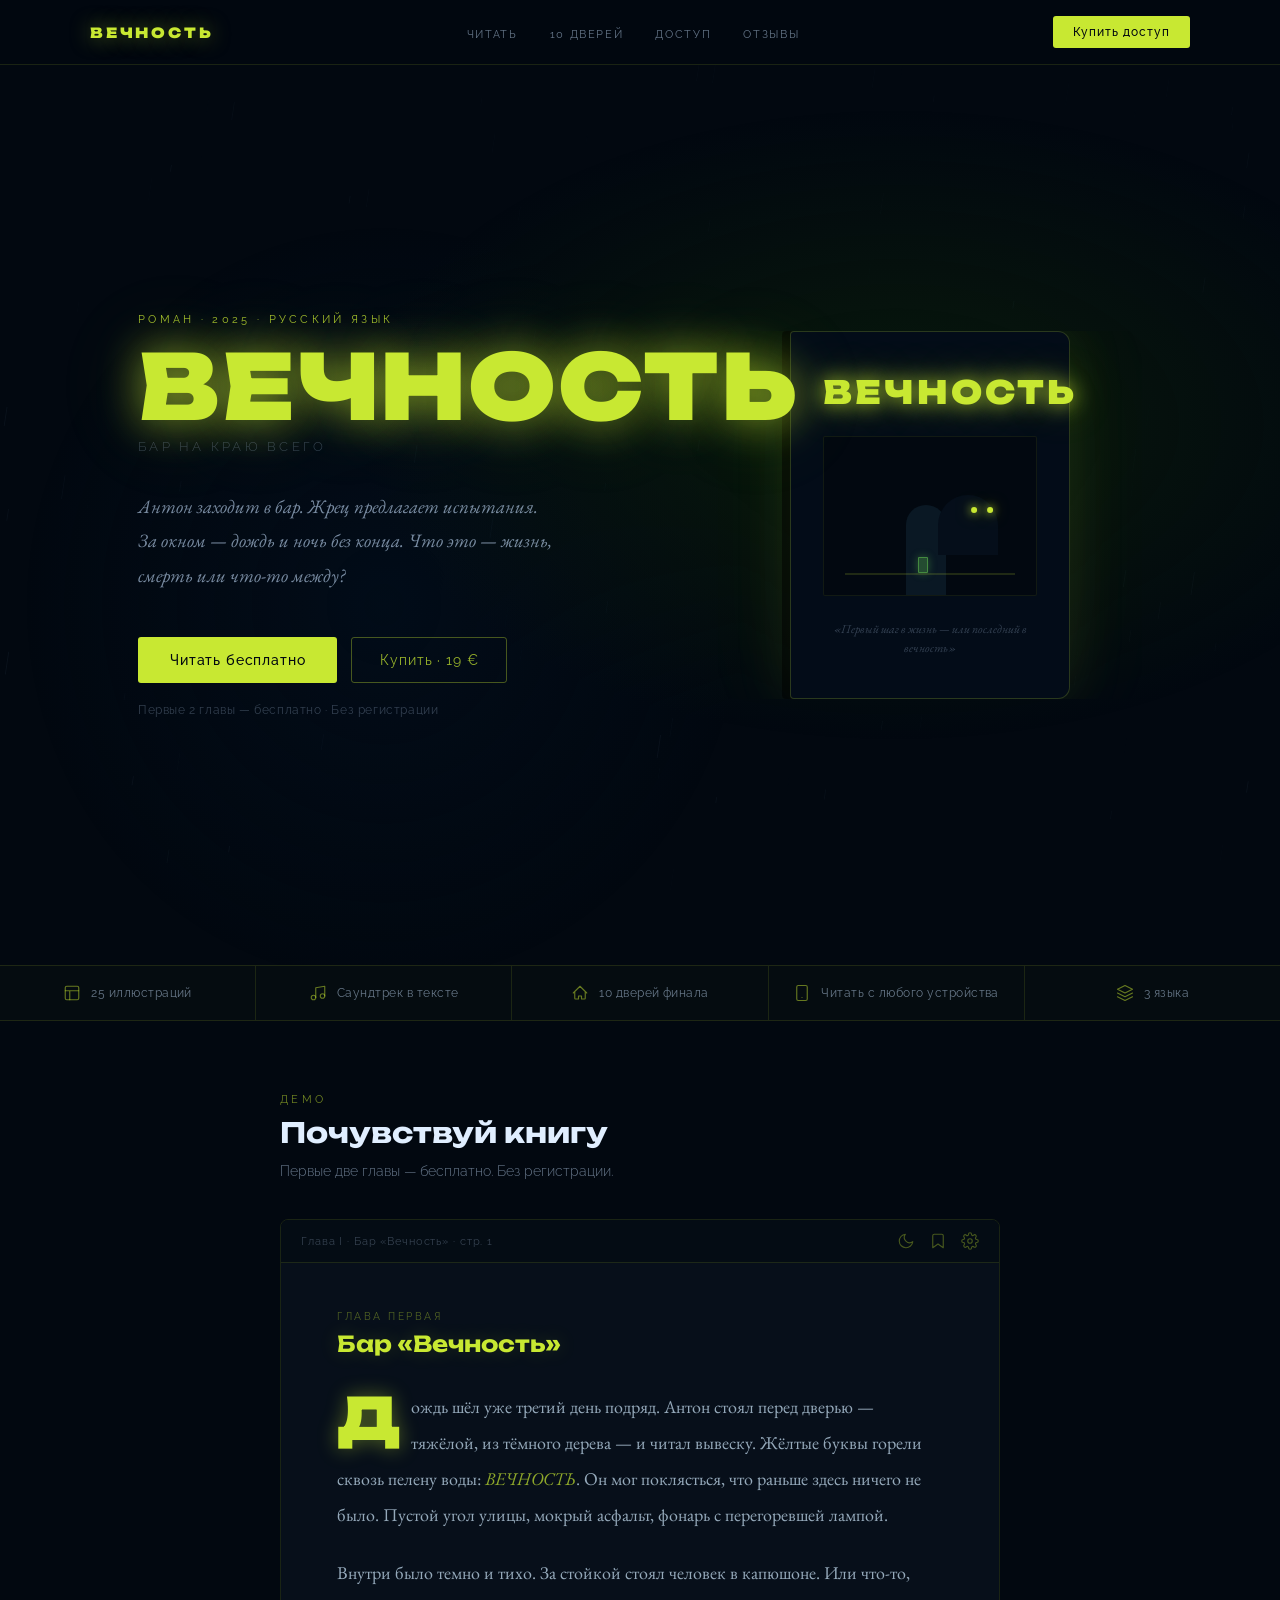
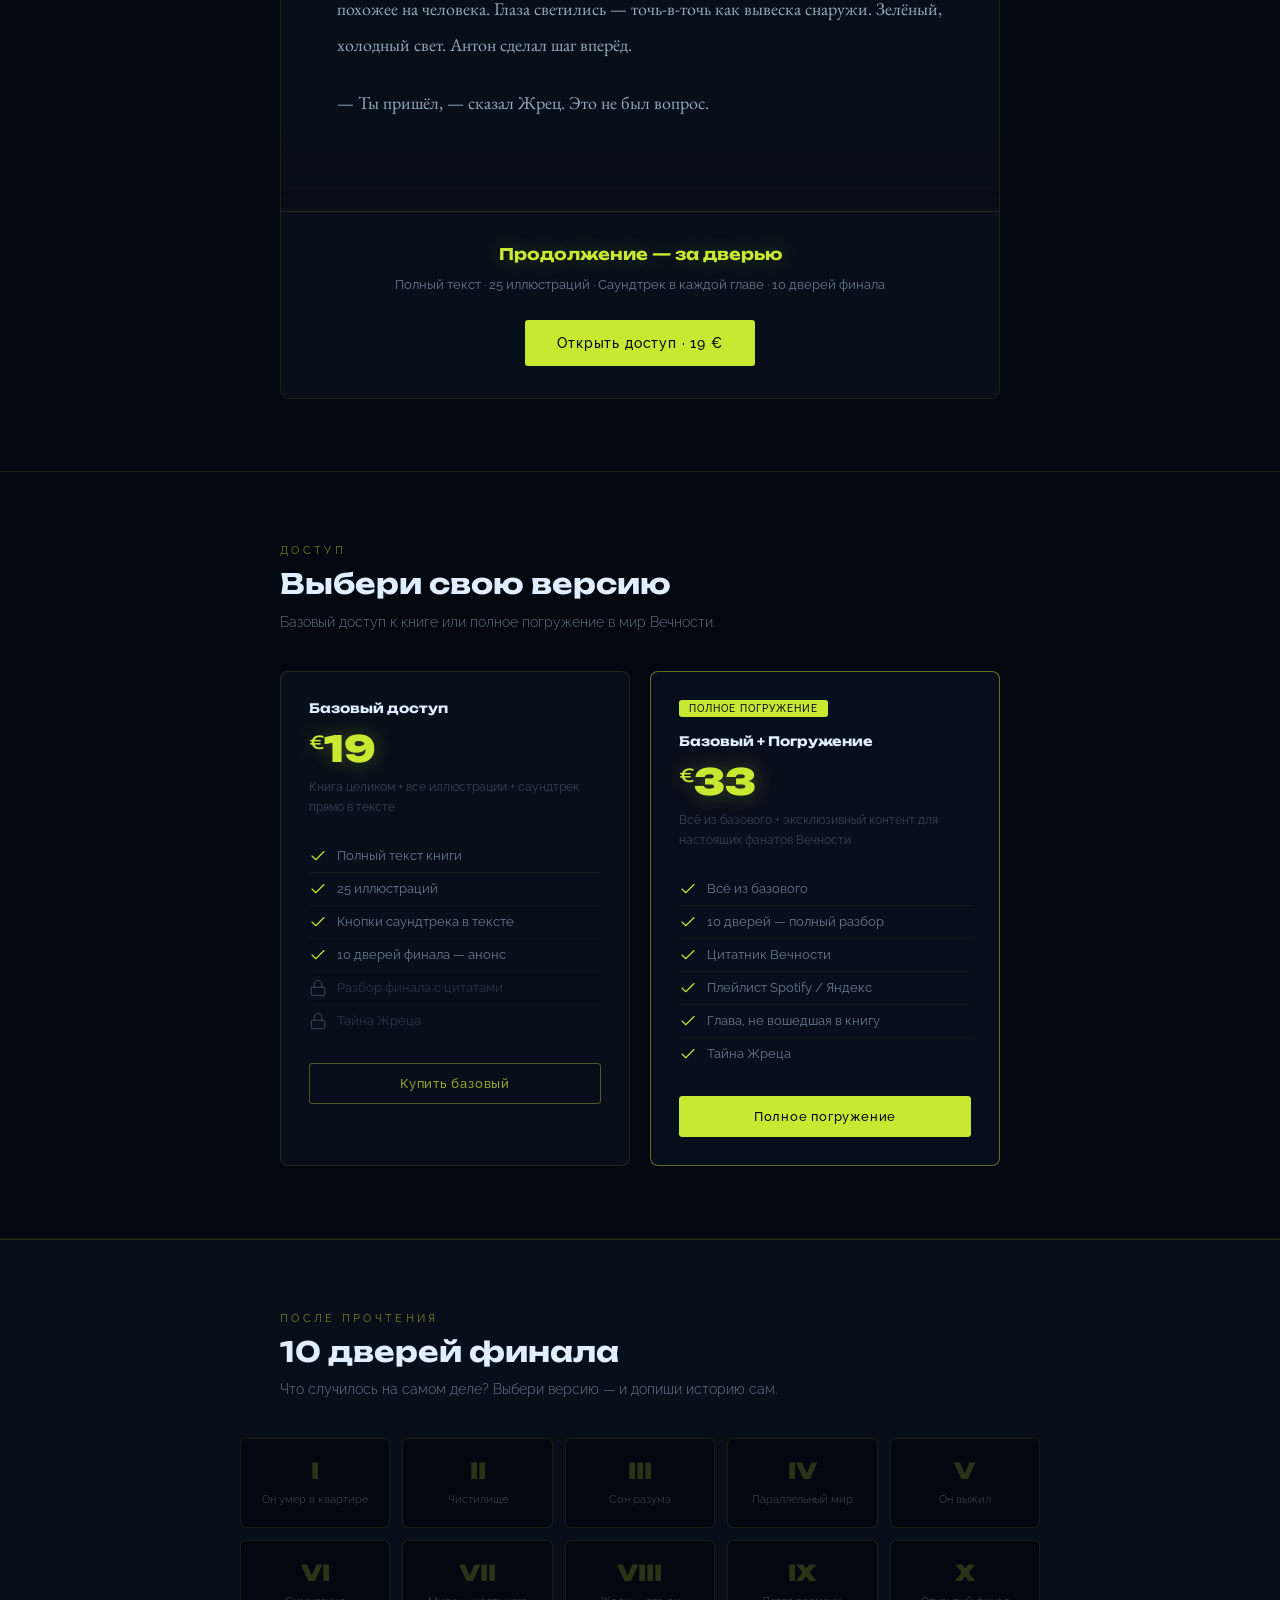
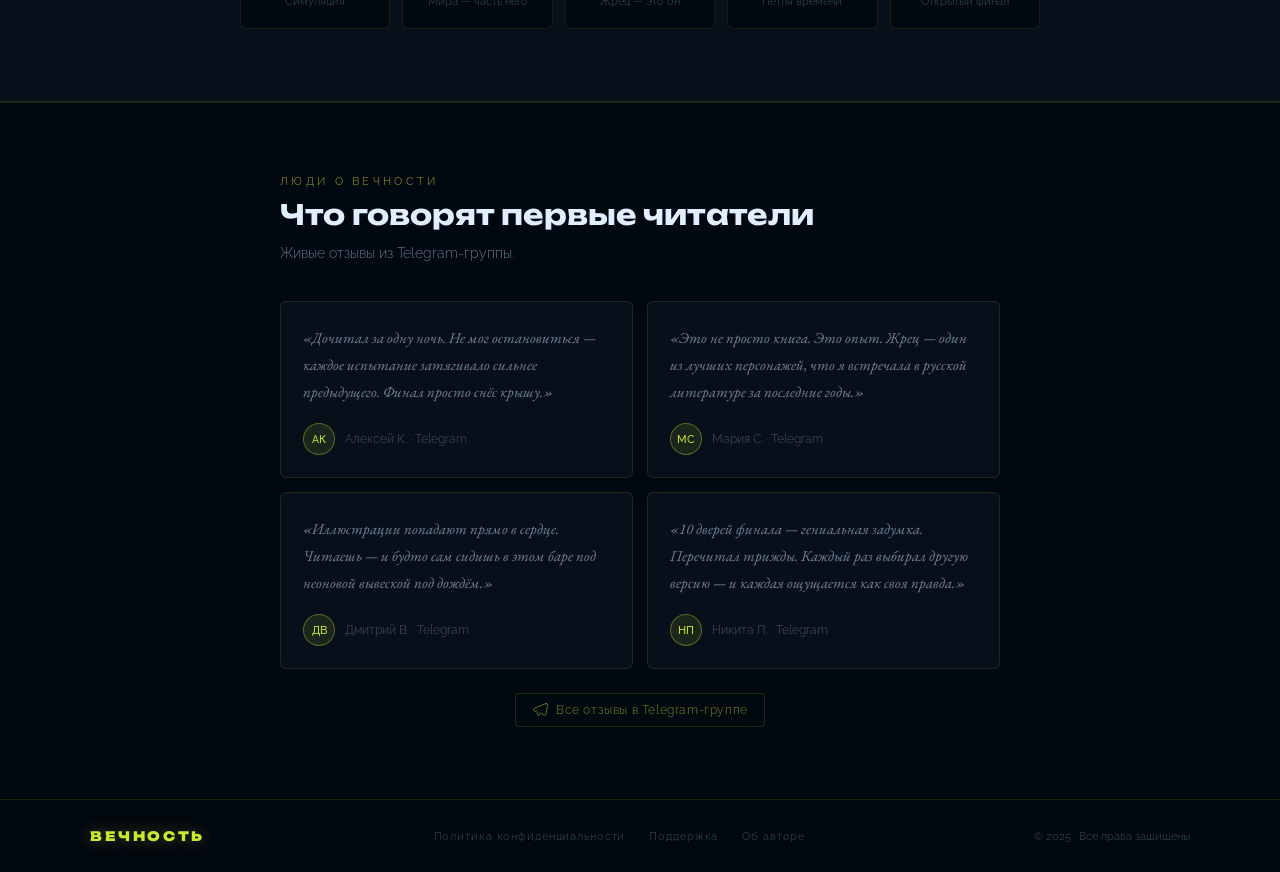
==== commit 3a005b2f: "index.html" ====
--- a/index.html
+++ b/index.html
@@ -1,13 +1,12 @@
-<!DOCTYPE html>
-<html lang="ru">
-<head>
+<html lang="ru"><head>
 <meta charset="UTF-8">
 <meta name="viewport" content="width=device-width, initial-scale=1.0">
 <title>ВЕЧНОСТЬ — Роман</title>
 <link rel="preconnect" href="https://fonts.googleapis.com">
-<link href="https://fonts.googleapis.com/css2?family=Unbounded:wght@400;700;900&family=Raleway:ital,wght@0,300;0,400;0,500;1,300&family=EB+Garamond:ital,wght@0,400;1,400&display=swap" rel="stylesheet">
+<link href="https://fonts.googleapis.com/css2?family=Unbounded:wght@400;700;900&amp;family=Raleway:ital,wght@0,300;0,400;0,500;1,300&amp;family=EB+Garamond:ital,wght@0,400;1,400&amp;display=swap" rel="stylesheet">
 <style>
   *, *::before, *::after { box-sizing: border-box; margin: 0; padding: 0; }
+  html { scroll-behavior: smooth; overflow-x: hidden; }
 
   :root {
     --neon: #c8e832;
@@ -23,15 +22,13 @@
     --border-hover: rgba(200,232,50,0.4);
   }
 
-  html { scroll-behavior: smooth; }
-
   body {
     background: var(--bg);
     color: var(--text);
     font-family: 'Raleway', sans-serif;
     font-weight: 400;
     overflow-x: hidden;
-    cursor: default;
+    max-width: 100vw;
   }
 
   /* RAIN CANVAS */
@@ -910,26 +907,100 @@
 
   /* MOBILE */
   @media (max-width: 768px) {
+
+    /* NAV */
     nav { padding: 14px 20px; }
+    .nav-inner { gap: 12px; }
     .nav-links { display: none; }
-    .hero-content { padding: 60px 20px; max-width: 100%; }
-    .hero-visual { display: none; }
+    .btn-nav { padding: 8px 14px; font-size: 11px; white-space: nowrap; }
+
+    /* HERO */
+    .hero { min-height: auto; }
+    .hero-inner {
+      flex-direction: column;
+      padding: 56px 20px 48px;
+      gap: 0;
+    }
+    .hero-content {
+      max-width: 100%;
+      text-align: center;
+      padding: 0;
+    }
+    .hero-title { font-size: 52px; }
+    .hero-desc { max-width: 100%; margin-left: auto; margin-right: auto; }
+    .hero-actions { justify-content: center; }
+    .hero-visual {
+      margin-top: 40px;
+      width: 100%;
+    }
+    .book-mockup { width: 200px; }
+
+    /* TRUST STRIP */
+    .trust-strip { flex-wrap: wrap; }
+    .trust-item {
+      flex: 0 0 50%;
+      padding: 14px 10px;
+      gap: 6px;
+      border-right: none;
+      border-bottom: 1px solid var(--border);
+    }
+    .trust-item:nth-child(odd) { border-right: 1px solid var(--border); }
+    .trust-item:nth-last-child(-n+2) { border-bottom: none; }
+    .trust-text { font-size: 11px; }
+    .trust-icon { font-size: 16px; }
+
+    /* SECTIONS */
     section { padding: 48px 20px; }
-    .pricing-grid { grid-template-columns: 1fr; }
-    .doors-grid { grid-template-columns: repeat(2, 1fr); }
-    .reviews-grid { grid-template-columns: 1fr; }
-    .reader-body { padding: 32px 24px; }
-    .paywall-block { padding: 28px 24px; }
-    footer { flex-direction: column; gap: 16px; text-align: center; }
-    .footer-links { flex-wrap: wrap; justify-content: center; }
-    .trust-text { font-size: 11px; }
-    .trust-item { padding: 14px 8px; gap: 6px; }
+    .section-label, .section-title, .section-sub { max-width: 100%; }
+    .section-title { font-size: 20px; }
+
+    /* READER */
+    .reader-wrap { max-width: 100%; }
+    .reader-bar { padding: 10px 16px; flex-wrap: wrap; gap: 8px; }
+    .reader-body { padding: 28px 20px; }
+    .book-p { font-size: 16px; line-height: 1.85; }
+    .book-p:first-of-type::first-letter { font-size: 44px; margin: 4px 8px 0 0; }
+    .paywall-block { padding: 28px 20px; }
+
+    /* PRICING */
+    .pricing-grid { grid-template-columns: 1fr; max-width: 100%; }
+
+    /* DOORS */
+    .doors-grid {
+      grid-template-columns: repeat(2, 1fr);
+      max-width: 100%;
+    }
+    .door-num { font-size: 18px; }
+    .door-name { font-size: 10px; }
+
+    /* REVIEWS */
+    .reviews-grid { grid-template-columns: 1fr; max-width: 100%; }
+
+    /* FOOTER */
+    .footer-inner {
+      flex-direction: column;
+      gap: 16px;
+      text-align: center;
+    }
+    .footer-links { flex-wrap: wrap; justify-content: center; gap: 14px; }
+  }
+
+  @media (max-width: 420px) {
+    .hero-title { font-size: 42px; }
+    .btn-primary, .btn-ghost { width: 100%; text-align: center; }
+    .hero-actions { flex-direction: column; }
+    .doors-grid { grid-template-columns: repeat(2, 1fr); gap: 8px; }
+    .reader-body { padding: 20px 16px; }
+    .paywall-block { padding: 20px 16px; }
+    section { padding: 40px 16px; }
+    nav { padding: 12px 16px; }
+    .nav-logo { font-size: 12px; }
   }
 </style>
 </head>
 <body>
 
-<canvas id="rain-canvas"></canvas>
+<canvas id="rain-canvas" width="375" height="744"></canvas>
 
 <!-- NAV -->
 <nav>
@@ -986,31 +1057,31 @@
 </div>
 
 <!-- TRUST -->
-<div class="trust-strip">
+<div class="trust-strip" style="opacity: 1; transform: translateY(0px); transition: opacity 0.7s, transform 0.7s;">
   <div class="trust-item">
-    <svg class="trust-icon ico" viewBox="0 0 24 24"><rect x="3" y="3" width="18" height="18" rx="2"/><path d="M3 9h18M9 21V9"/></svg>
+    <svg class="trust-icon ico" viewBox="0 0 24 24"><rect x="3" y="3" width="18" height="18" rx="2"></rect><path d="M3 9h18M9 21V9"></path></svg>
     <span class="trust-text">25 иллюстраций</span>
   </div>
   <div class="trust-item">
-    <svg class="trust-icon ico" viewBox="0 0 24 24"><path d="M9 18V5l12-2v13"/><circle cx="6" cy="18" r="3"/><circle cx="18" cy="16" r="3"/></svg>
+    <svg class="trust-icon ico" viewBox="0 0 24 24"><path d="M9 18V5l12-2v13"></path><circle cx="6" cy="18" r="3"></circle><circle cx="18" cy="16" r="3"></circle></svg>
     <span class="trust-text">Саундтрек в тексте</span>
   </div>
   <div class="trust-item">
-    <svg class="trust-icon ico" viewBox="0 0 24 24"><path d="M3 12l9-9 9 9M5 10v9a1 1 0 001 1h4v-4h4v4h4a1 1 0 001-1v-9"/></svg>
+    <svg class="trust-icon ico" viewBox="0 0 24 24"><path d="M3 12l9-9 9 9M5 10v9a1 1 0 001 1h4v-4h4v4h4a1 1 0 001-1v-9"></path></svg>
     <span class="trust-text">10 дверей финала</span>
   </div>
   <div class="trust-item">
-    <svg class="trust-icon ico" viewBox="0 0 24 24"><rect x="5" y="2" width="14" height="20" rx="2"/><path d="M12 18h.01"/></svg>
+    <svg class="trust-icon ico" viewBox="0 0 24 24"><rect x="5" y="2" width="14" height="20" rx="2"></rect><path d="M12 18h.01"></path></svg>
     <span class="trust-text">Читать с любого устройства</span>
   </div>
   <div class="trust-item">
-    <svg class="trust-icon ico" viewBox="0 0 24 24"><path d="M12 2L2 7l10 5 10-5-10-5zM2 17l10 5 10-5M2 12l10 5 10-5"/></svg>
+    <svg class="trust-icon ico" viewBox="0 0 24 24"><path d="M12 2L2 7l10 5 10-5-10-5zM2 17l10 5 10-5M2 12l10 5 10-5"></path></svg>
     <span class="trust-text">3 языка</span>
   </div>
 </div>
 
 <!-- DEMO READER -->
-<section id="demo">
+<section id="demo" style="opacity: 1; transform: translateY(0px); transition: opacity 0.7s, transform 0.7s;">
   <div class="section-label">Демо</div>
   <h2 class="section-title">Почувствуй книгу</h2>
   <p class="section-sub">Первые две главы — бесплатно. Без регистрации.</p>
@@ -1018,9 +1089,9 @@
     <div class="reader-bar">
       <span class="reader-bar-info">Глава I · Бар «Вечность» · стр. 1</span>
       <div class="reader-bar-icons">
-        <svg class="rbi ico" viewBox="0 0 24 24" title="Ночной режим"><path d="M21 12.79A9 9 0 1111.21 3 7 7 0 0021 12.79z"/></svg>
-        <svg class="rbi ico" viewBox="0 0 24 24" title="Закладка"><path d="M19 21l-7-5-7 5V5a2 2 0 012-2h10a2 2 0 012 2z"/></svg>
-        <svg class="rbi ico" viewBox="0 0 24 24" title="Настройки"><circle cx="12" cy="12" r="3"/><path d="M19.4 15a1.65 1.65 0 00.33 1.82l.06.06a2 2 0 010 2.83 2 2 0 01-2.83 0l-.06-.06a1.65 1.65 0 00-1.82-.33 1.65 1.65 0 00-1 1.51V21a2 2 0 01-4 0v-.09A1.65 1.65 0 009 19.4a1.65 1.65 0 00-1.82.33l-.06.06a2 2 0 01-2.83-2.83l.06-.06A1.65 1.65 0 004.68 15a1.65 1.65 0 00-1.51-1H3a2 2 0 010-4h.09A1.65 1.65 0 004.6 9a1.65 1.65 0 00-.33-1.82l-.06-.06a2 2 0 012.83-2.83l.06.06A1.65 1.65 0 009 4.68a1.65 1.65 0 001-1.51V3a2 2 0 014 0v.09a1.65 1.65 0 001 1.51 1.65 1.65 0 001.82-.33l.06-.06a2 2 0 012.83 2.83l-.06.06A1.65 1.65 0 0019.4 9a1.65 1.65 0 001.51 1H21a2 2 0 010 4h-.09a1.65 1.65 0 00-1.51 1z"/></svg>
+        <svg class="rbi ico" viewBox="0 0 24 24" title="Ночной режим"><path d="M21 12.79A9 9 0 1111.21 3 7 7 0 0021 12.79z"></path></svg>
+        <svg class="rbi ico" viewBox="0 0 24 24" title="Закладка"><path d="M19 21l-7-5-7 5V5a2 2 0 012-2h10a2 2 0 012 2z"></path></svg>
+        <svg class="rbi ico" viewBox="0 0 24 24" title="Настройки"><circle cx="12" cy="12" r="3"></circle><path d="M19.4 15a1.65 1.65 0 00.33 1.82l.06.06a2 2 0 010 2.83 2 2 0 01-2.83 0l-.06-.06a1.65 1.65 0 00-1.82-.33 1.65 1.65 0 00-1 1.51V21a2 2 0 01-4 0v-.09A1.65 1.65 0 009 19.4a1.65 1.65 0 00-1.82.33l-.06.06a2 2 0 01-2.83-2.83l.06-.06A1.65 1.65 0 004.68 15a1.65 1.65 0 00-1.51-1H3a2 2 0 010-4h.09A1.65 1.65 0 004.6 9a1.65 1.65 0 00-.33-1.82l-.06-.06a2 2 0 012.83-2.83l.06.06A1.65 1.65 0 009 4.68a1.65 1.65 0 001-1.51V3a2 2 0 014 0v.09a1.65 1.65 0 001 1.51 1.65 1.65 0 001.82-.33l.06-.06a2 2 0 012.83 2.83l-.06.06A1.65 1.65 0 0019.4 9a1.65 1.65 0 001.51 1H21a2 2 0 010 4h-.09a1.65 1.65 0 00-1.51 1z"></path></svg>
       </div>
     </div>
     <div class="reader-body">
@@ -1042,7 +1113,7 @@
 <hr class="divider">
 
 <!-- PRICING -->
-<section id="pricing">
+<section id="pricing" style="opacity: 0; transform: translateY(20px); transition: opacity 0.7s, transform 0.7s;">
   <div class="section-label">Доступ</div>
   <h2 class="section-title">Выбери свою версию</h2>
   <p class="section-sub">Базовый доступ к книге или полное погружение в мир Вечности.</p>
@@ -1052,12 +1123,12 @@
       <div class="price-amount"><sup>€</sup>19</div>
       <p class="price-desc">Книга целиком + все иллюстрации + саундтрек прямо в тексте</p>
       <ul class="features-list">
-        <li><svg class="fi ico" viewBox="0 0 24 24"><polyline points="20 6 9 17 4 12"/></svg><span>Полный текст книги</span></li>
-        <li><svg class="fi ico" viewBox="0 0 24 24"><polyline points="20 6 9 17 4 12"/></svg><span>25 иллюстраций</span></li>
-        <li><svg class="fi ico" viewBox="0 0 24 24"><polyline points="20 6 9 17 4 12"/></svg><span>Кнопки саундтрека в тексте</span></li>
-        <li><svg class="fi ico" viewBox="0 0 24 24"><polyline points="20 6 9 17 4 12"/></svg><span>10 дверей финала — анонс</span></li>
-        <li><svg class="fi-off ico" viewBox="0 0 24 24" style="color:var(--text-faint)"><rect x="3" y="11" width="18" height="11" rx="2"/><path d="M7 11V7a5 5 0 0110 0v4"/></svg><span>Разбор финала с цитатами</span></li>
-        <li><svg class="fi-off ico" viewBox="0 0 24 24" style="color:var(--text-faint)"><rect x="3" y="11" width="18" height="11" rx="2"/><path d="M7 11V7a5 5 0 0110 0v4"/></svg><span>Тайна Жреца</span></li>
+        <li><svg class="fi ico" viewBox="0 0 24 24"><polyline points="20 6 9 17 4 12"></polyline></svg><span>Полный текст книги</span></li>
+        <li><svg class="fi ico" viewBox="0 0 24 24"><polyline points="20 6 9 17 4 12"></polyline></svg><span>25 иллюстраций</span></li>
+        <li><svg class="fi ico" viewBox="0 0 24 24"><polyline points="20 6 9 17 4 12"></polyline></svg><span>Кнопки саундтрека в тексте</span></li>
+        <li><svg class="fi ico" viewBox="0 0 24 24"><polyline points="20 6 9 17 4 12"></polyline></svg><span>10 дверей финала — анонс</span></li>
+        <li><svg class="fi-off ico" viewBox="0 0 24 24" style="color:var(--text-faint)"><rect x="3" y="11" width="18" height="11" rx="2"></rect><path d="M7 11V7a5 5 0 0110 0v4"></path></svg><span>Разбор финала с цитатами</span></li>
+        <li><svg class="fi-off ico" viewBox="0 0 24 24" style="color:var(--text-faint)"><rect x="3" y="11" width="18" height="11" rx="2"></rect><path d="M7 11V7a5 5 0 0110 0v4"></path></svg><span>Тайна Жреца</span></li>
       </ul>
       <button class="price-btn price-btn-outline">Купить базовый</button>
     </div>
@@ -1067,12 +1138,12 @@
       <div class="price-amount"><sup>€</sup>33</div>
       <p class="price-desc">Всё из базового + эксклюзивный контент для настоящих фанатов Вечности</p>
       <ul class="features-list">
-        <li><svg class="fi ico" viewBox="0 0 24 24"><polyline points="20 6 9 17 4 12"/></svg><span>Всё из базового</span></li>
-        <li><svg class="fi ico" viewBox="0 0 24 24"><polyline points="20 6 9 17 4 12"/></svg><span>10 дверей — полный разбор</span></li>
-        <li><svg class="fi ico" viewBox="0 0 24 24"><polyline points="20 6 9 17 4 12"/></svg><span>Цитатник Вечности</span></li>
-        <li><svg class="fi ico" viewBox="0 0 24 24"><polyline points="20 6 9 17 4 12"/></svg><span>Плейлист Spotify / Яндекс</span></li>
-        <li><svg class="fi ico" viewBox="0 0 24 24"><polyline points="20 6 9 17 4 12"/></svg><span>Глава, не вошедшая в книгу</span></li>
-        <li><svg class="fi ico" viewBox="0 0 24 24"><polyline points="20 6 9 17 4 12"/></svg><span>Тайна Жреца</span></li>
+        <li><svg class="fi ico" viewBox="0 0 24 24"><polyline points="20 6 9 17 4 12"></polyline></svg><span>Всё из базового</span></li>
+        <li><svg class="fi ico" viewBox="0 0 24 24"><polyline points="20 6 9 17 4 12"></polyline></svg><span>10 дверей — полный разбор</span></li>
+        <li><svg class="fi ico" viewBox="0 0 24 24"><polyline points="20 6 9 17 4 12"></polyline></svg><span>Цитатник Вечности</span></li>
+        <li><svg class="fi ico" viewBox="0 0 24 24"><polyline points="20 6 9 17 4 12"></polyline></svg><span>Плейлист Spotify / Яндекс</span></li>
+        <li><svg class="fi ico" viewBox="0 0 24 24"><polyline points="20 6 9 17 4 12"></polyline></svg><span>Глава, не вошедшая в книгу</span></li>
+        <li><svg class="fi ico" viewBox="0 0 24 24"><polyline points="20 6 9 17 4 12"></polyline></svg><span>Тайна Жреца</span></li>
       </ul>
       <button class="price-btn price-btn-solid">Полное погружение</button>
     </div>
@@ -1082,7 +1153,7 @@
 <hr class="divider">
 
 <!-- 10 DOORS -->
-<section id="doors" class="doors-section">
+<section id="doors" class="doors-section" style="opacity: 0; transform: translateY(20px); transition: opacity 0.7s, transform 0.7s;">
   <div class="section-label">После прочтения</div>
   <h2 class="section-title">10 дверей финала</h2>
   <p class="section-sub">Что случилось на самом деле? Выбери версию — и допиши историю сам.</p>
@@ -1103,7 +1174,7 @@
 <hr class="divider">
 
 <!-- REVIEWS -->
-<section id="reviews">
+<section id="reviews" style="opacity: 0; transform: translateY(20px); transition: opacity 0.7s, transform 0.7s;">
   <div class="section-label">Люди о Вечности</div>
   <h2 class="section-title">Что говорят первые читатели</h2>
   <p class="section-sub">Живые отзывы из Telegram-группы.</p>
@@ -1126,7 +1197,7 @@
     </div>
   </div>
   <a href="#" class="tg-cta">
-    <svg class="ico" viewBox="0 0 24 24" style="width:16px;height:16px"><path d="M21.198 2.433a2.242 2.242 0 00-1.022.215l-16.5 6.666a2.25 2.25 0 00.126 4.238l3.553 1.12 1.763 5.29a.75.75 0 001.38.127l2.3-3.833 4.532 3.393a2.25 2.25 0 003.51-1.51l2.75-13.5a2.25 2.25 0 00-2.392-2.206z"/></svg>
+    <svg class="ico" viewBox="0 0 24 24" style="width:16px;height:16px"><path d="M21.198 2.433a2.242 2.242 0 00-1.022.215l-16.5 6.666a2.25 2.25 0 00.126 4.238l3.553 1.12 1.763 5.29a.75.75 0 001.38.127l2.3-3.833 4.532 3.393a2.25 2.25 0 003.51-1.51l2.75-13.5a2.25 2.25 0 00-2.392-2.206z"></path></svg>
     Все отзывы в Telegram-группе
   </a>
 </section>
@@ -1217,5 +1288,6 @@
   });
 });
 </script>
-</body>
-</html>
+
+
+</body></html>
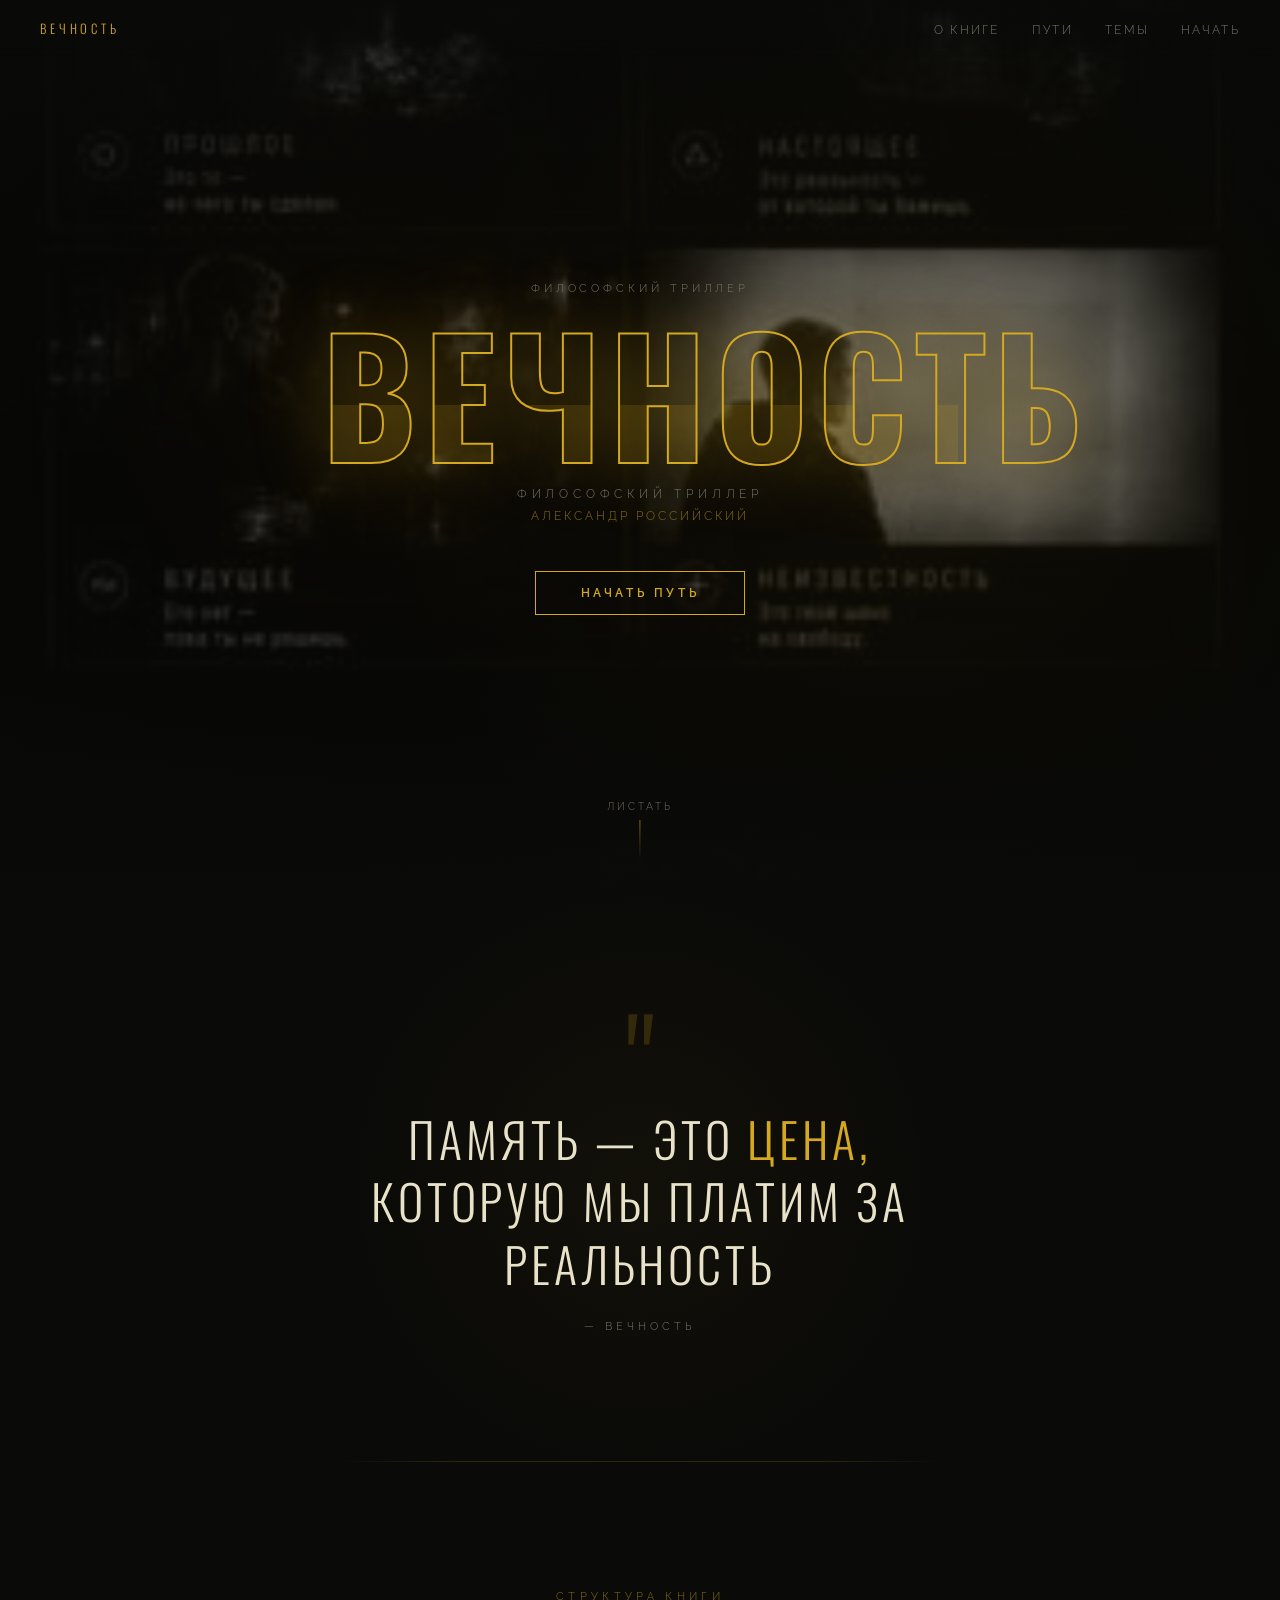
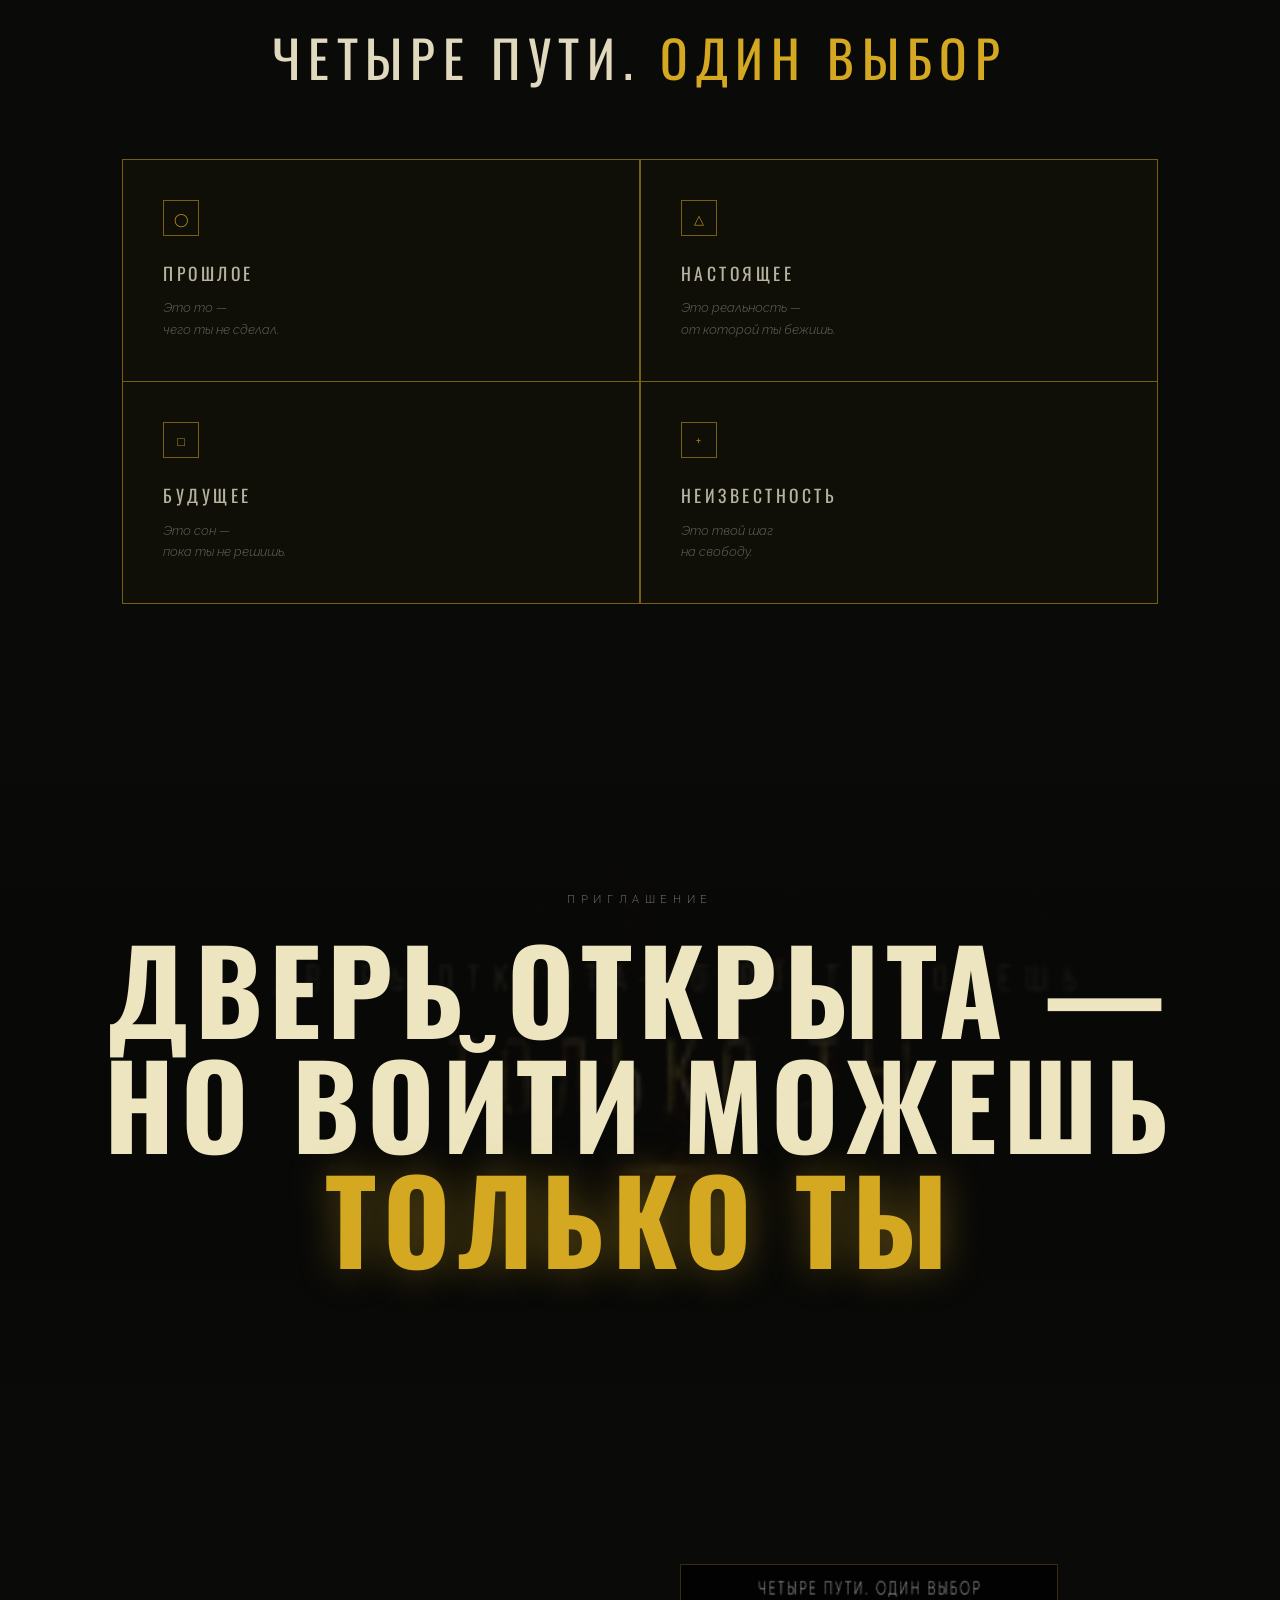
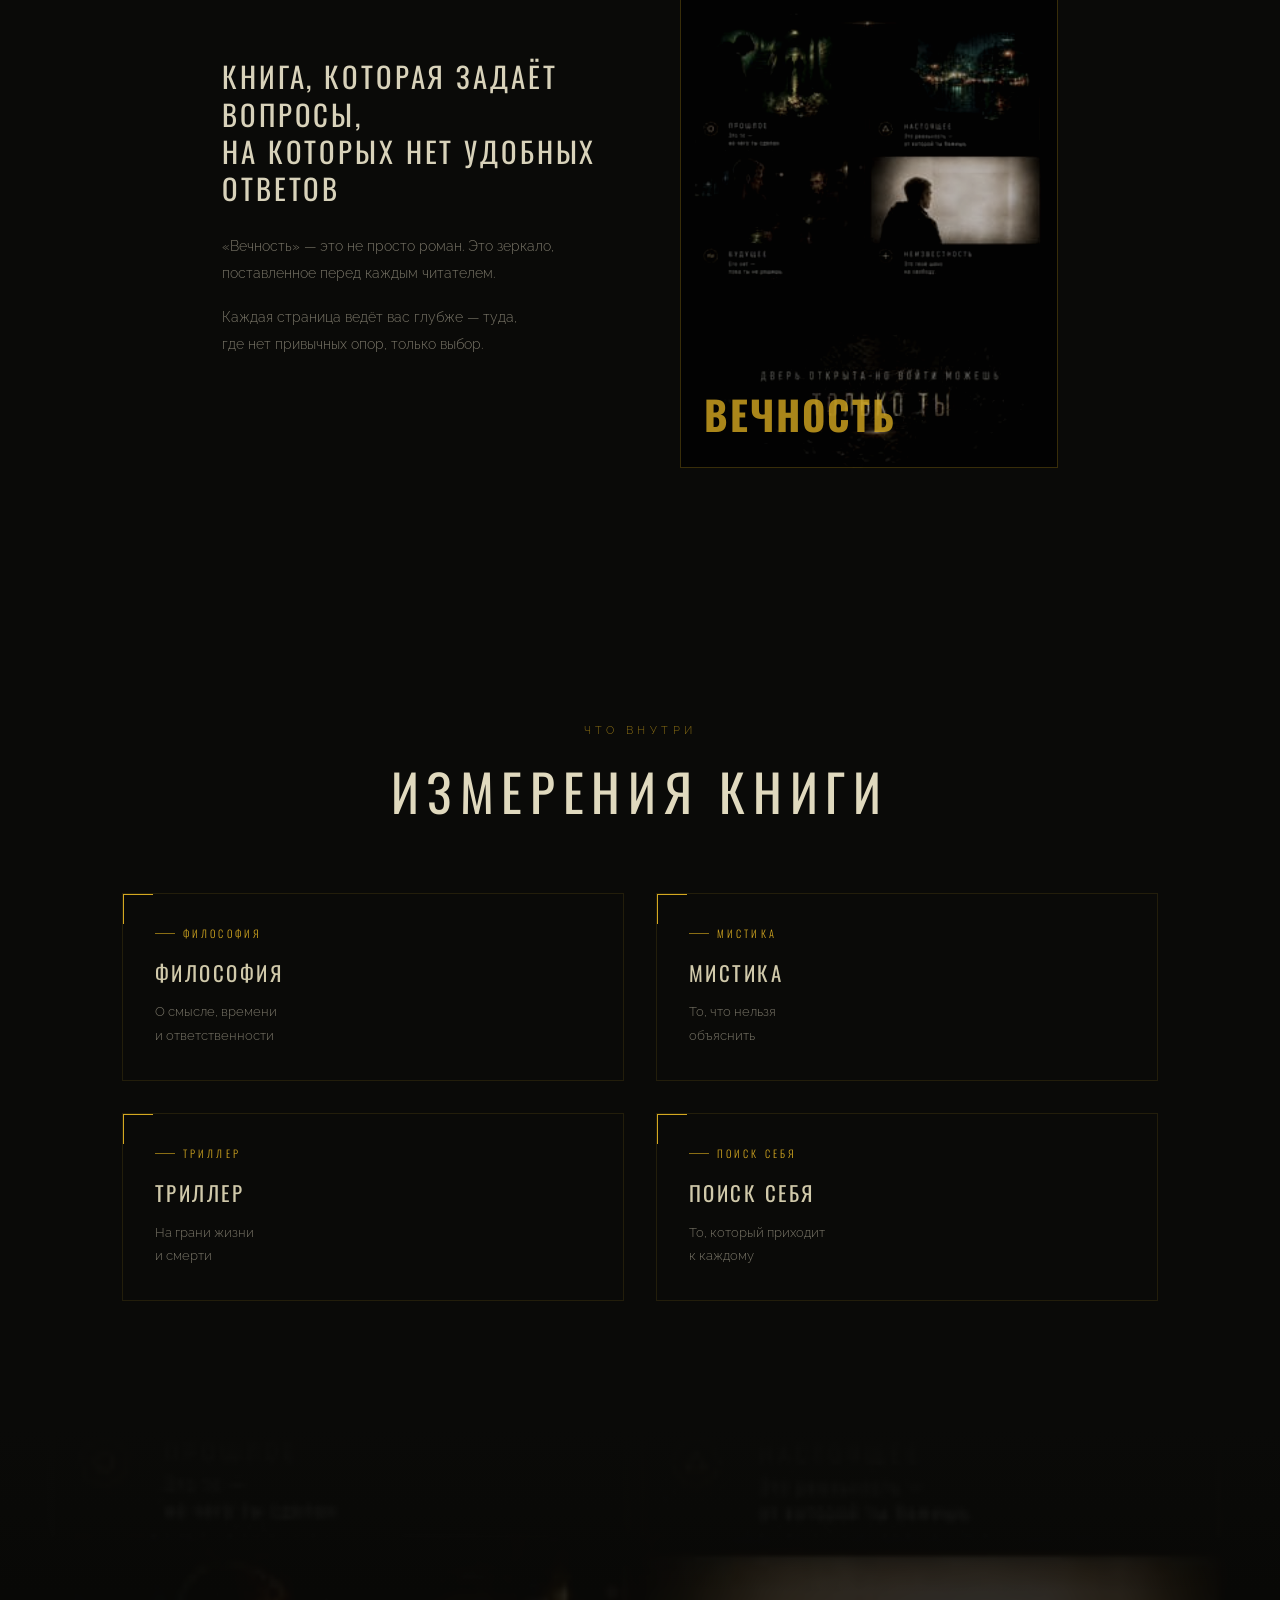
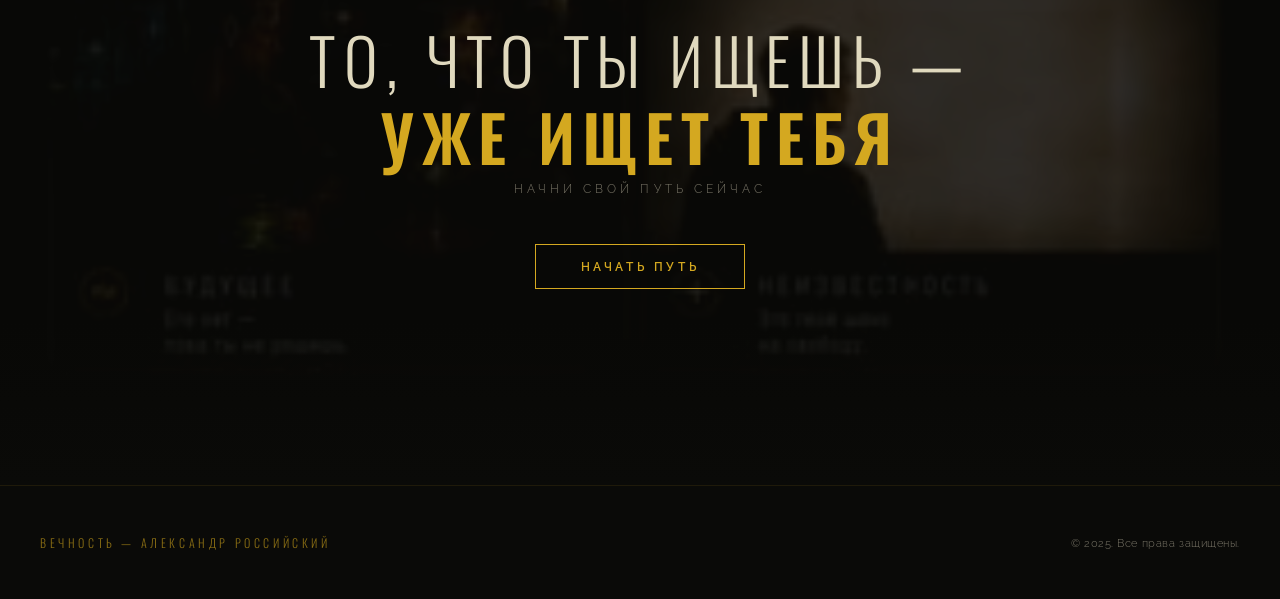
==== commit afe9cdf8: "Add files via upload" ====
--- a/index.html
+++ b/index.html
@@ -1,115 +1,72 @@
-<html lang="ru"><head>
+<!DOCTYPE html>
+<html lang="ru">
+<head>
 <meta charset="UTF-8">
 <meta name="viewport" content="width=device-width, initial-scale=1.0">
-<title>ВЕЧНОСТЬ — Роман</title>
+<title>Вечность — Александр Российский</title>
 <link rel="preconnect" href="https://fonts.googleapis.com">
-<link href="https://fonts.googleapis.com/css2?family=Unbounded:wght@400;700;900&amp;family=Raleway:ital,wght@0,300;0,400;0,500;1,300&amp;family=EB+Garamond:ital,wght@0,400;1,400&amp;display=swap" rel="stylesheet">
+<link rel="preconnect" href="https://fonts.gstatic.com" crossorigin>
+<link href="https://fonts.googleapis.com/css2?family=Oswald:wght@300;400;600;700&family=Raleway:ital,wght@0,300;0,400;0,600;1,300&display=swap" rel="stylesheet">
 <style>
   *, *::before, *::after { box-sizing: border-box; margin: 0; padding: 0; }
-  html { scroll-behavior: smooth; overflow-x: hidden; }
 
   :root {
-    --neon: #c8e832;
-    --neon-dim: rgba(200,232,50,0.35);
-    --neon-glow: rgba(200,232,50,0.15);
-    --bg: #020810;
-    --bg2: #070f1a;
-    --bg3: #040c14;
-    --text: #e0eeff;
-    --text-dim: rgba(200,225,255,0.5);
-    --text-faint: rgba(200,225,255,0.25);
-    --border: rgba(200,232,50,0.12);
-    --border-hover: rgba(200,232,50,0.4);
-  }
+    --gold: #D4A820;
+    --gold-light: #F0C94A;
+    --gold-dim: #8A6E14;
+    --dark: #0A0A08;
+    --dark2: #111109;
+    --dark3: #181810;
+    --text: #C8C4B0;
+    --text-dim: #7A7668;
+  }
+
+  html { scroll-behavior: smooth; }
 
   body {
-    background: var(--bg);
+    background: var(--dark);
     color: var(--text);
     font-family: 'Raleway', sans-serif;
-    font-weight: 400;
+    font-weight: 300;
     overflow-x: hidden;
-    max-width: 100vw;
-  }
-
-  /* RAIN CANVAS */
-  #rain-canvas {
+    cursor: default;
+  }
+
+  /* ── NAV ── */
+  nav {
     position: fixed;
-    top: 0; left: 0;
-    width: 100%; height: 100%;
-    pointer-events: none;
-    z-index: 0;
-    opacity: 0.18;
-  }
-
-  /* NAV */
-  nav {
-    position: sticky;
-    top: 0;
+    top: 0; left: 0; right: 0;
     z-index: 100;
     display: flex;
+    justify-content: space-between;
     align-items: center;
-    justify-content: space-between;
-    padding: 16px 48px;
-    background: rgba(2,8,16,0.92);
-    backdrop-filter: blur(12px);
-    border-bottom: 1px solid var(--border);
-  }
-
-  .nav-inner {
+    padding: 1.2rem 2.5rem;
+    background: linear-gradient(to bottom, rgba(10,10,8,0.95) 0%, transparent 100%);
+  }
+  .nav-logo {
+    font-family: 'Oswald', sans-serif;
+    font-size: 0.8rem;
+    letter-spacing: 0.3em;
+    text-transform: uppercase;
+    color: var(--gold);
+  }
+  .nav-menu {
     display: flex;
-    align-items: center;
-    justify-content: space-between;
-    width: 100%;
-    max-width: 1100px;
-    margin: 0 auto;
-  }
-
-  .nav-logo {
-    font-family: 'Unbounded', sans-serif;
-    font-size: 14px;
-    font-weight: 900;
-    color: var(--neon);
+    gap: 2rem;
+    list-style: none;
+  }
+  .nav-menu a {
+    font-family: 'Raleway', sans-serif;
+    font-size: 0.72rem;
     letter-spacing: 0.2em;
-    text-shadow: 0 0 20px rgba(200,232,50,0.5);
-  }
-
-  .nav-links {
-    display: flex;
-    gap: 32px;
-    list-style: none;
-  }
-
-  .nav-links a {
-    font-size: 11px;
+    text-transform: uppercase;
     color: var(--text-dim);
     text-decoration: none;
-    letter-spacing: 0.15em;
-    text-transform: uppercase;
-    transition: color 0.2s;
-  }
-
-  .nav-links a:hover { color: var(--neon); }
-
-  .btn-nav {
-    font-family: 'Raleway', sans-serif;
-    font-size: 12px;
-    font-weight: 500;
-    color: var(--bg);
-    background: var(--neon);
-    border: none;
-    border-radius: 3px;
-    padding: 9px 20px;
-    cursor: pointer;
-    letter-spacing: 0.08em;
-    transition: opacity 0.2s, box-shadow 0.2s;
-  }
-
-  .btn-nav:hover {
-    opacity: 0.9;
-    box-shadow: 0 0 20px rgba(200,232,50,0.4);
-  }
-
-  /* HERO */
+    transition: color 0.3s;
+  }
+  .nav-menu a:hover { color: var(--gold); }
+
+  /* ── HERO ── */
   .hero {
     position: relative;
     min-height: 100vh;
@@ -117,1177 +74,720 @@
     align-items: center;
     justify-content: center;
     overflow: hidden;
-    z-index: 1;
-  }
-
-  .hero-atmosphere {
+  }
+  .hero-bg {
     position: absolute;
     inset: 0;
     background:
-      radial-gradient(ellipse 60% 50% at 70% 40%, rgba(10,30,10,0.8) 0%, transparent 70%),
-      radial-gradient(ellipse 40% 60% at 30% 60%, rgba(2,15,30,0.6) 0%, transparent 70%);
-    z-index: 0;
-  }
-
-  .hero-inner {
+      radial-gradient(ellipse 60% 80% at 70% 50%, rgba(80,60,0,0.18) 0%, transparent 70%),
+      radial-gradient(ellipse 40% 60% at 30% 40%, rgba(30,20,0,0.4) 0%, transparent 60%),
+      #0A0A08;
+  }
+  .hero-img {
+    position: absolute;
+    inset: 0;
+    background: url('7.jpg') center/cover no-repeat;
+    opacity: 0.35;
+    mix-blend-mode: luminosity;
+  }
+  .hero-vignette {
+    position: absolute;
+    inset: 0;
+    background:
+      radial-gradient(ellipse 100% 100% at 50% 50%, transparent 40%, rgba(10,10,8,0.85) 100%),
+      linear-gradient(to bottom, rgba(10,10,8,0.6) 0%, transparent 30%, transparent 70%, rgba(10,10,8,1) 100%);
+  }
+  .hero-content {
     position: relative;
     z-index: 2;
+    text-align: center;
+    padding: 2rem;
+    max-width: 700px;
+  }
+  .hero-label {
+    font-size: 0.7rem;
+    letter-spacing: 0.35em;
+    text-transform: uppercase;
+    color: var(--text-dim);
+    margin-bottom: 1.5rem;
+    opacity: 0;
+    animation: fadeUp 1s 0.3s forwards;
+  }
+  .hero-title {
+    font-family: 'Oswald', sans-serif;
+    font-size: clamp(4.5rem, 14vw, 10rem);
+    font-weight: 700;
+    line-height: 0.9;
+    letter-spacing: 0.05em;
+    text-transform: uppercase;
+    color: transparent;
+    -webkit-text-stroke: 2px var(--gold);
+    text-shadow: 0 0 80px rgba(212,168,32,0.3);
+    opacity: 0;
+    animation: fadeUp 1s 0.5s forwards;
+    position: relative;
+  }
+  .hero-title::after {
+    content: 'ВЕЧНОСТЬ';
+    position: absolute;
+    inset: 0;
+    color: var(--gold);
+    -webkit-text-stroke: 0;
+    clip-path: polygon(0 60%, 100% 60%, 100% 100%, 0 100%);
+    text-shadow: none;
+    opacity: 0.15;
+  }
+  .hero-subtitle {
+    margin-top: 1.5rem;
+    font-size: 0.75rem;
+    letter-spacing: 0.4em;
+    text-transform: uppercase;
+    color: var(--text-dim);
+    opacity: 0;
+    animation: fadeUp 1s 0.7s forwards;
+  }
+  .hero-author {
+    margin-top: 0.5rem;
+    font-size: 0.75rem;
+    letter-spacing: 0.25em;
+    text-transform: uppercase;
+    color: var(--gold-dim);
+    opacity: 0;
+    animation: fadeUp 1s 0.9s forwards;
+  }
+  .hero-cta {
+    margin-top: 3rem;
+    opacity: 0;
+    animation: fadeUp 1s 1.1s forwards;
+  }
+  .btn {
+    display: inline-block;
+    padding: 0.9rem 2.8rem;
+    border: 1px solid var(--gold);
+    color: var(--gold);
+    font-family: 'Raleway', sans-serif;
+    font-size: 0.75rem;
+    font-weight: 600;
+    letter-spacing: 0.3em;
+    text-transform: uppercase;
+    text-decoration: none;
+    background: transparent;
+    cursor: pointer;
+    transition: background 0.3s, color 0.3s, box-shadow 0.3s;
+    position: relative;
+    overflow: hidden;
+  }
+  .btn::before {
+    content: '';
+    position: absolute;
+    inset: 0;
+    background: var(--gold);
+    transform: scaleX(0);
+    transform-origin: left;
+    transition: transform 0.3s ease;
+    z-index: -1;
+  }
+  .btn:hover { color: #0A0A08; }
+  .btn:hover::before { transform: scaleX(1); }
+
+  .scroll-hint {
+    position: absolute;
+    bottom: 2.5rem;
+    left: 50%;
+    transform: translateX(-50%);
+    display: flex;
+    flex-direction: column;
+    align-items: center;
+    gap: 0.5rem;
+    opacity: 0;
+    animation: fadeIn 1s 1.5s forwards;
+  }
+  .scroll-hint span {
+    font-size: 0.6rem;
+    letter-spacing: 0.3em;
+    text-transform: uppercase;
+    color: var(--text-dim);
+  }
+  .scroll-line {
+    width: 1px;
+    height: 40px;
+    background: linear-gradient(to bottom, var(--gold-dim), transparent);
+    animation: scrollPulse 2s 1.5s infinite;
+  }
+
+  /* ── QUOTE SECTION ── */
+  .quote-section {
+    padding: 8rem 2rem;
+    text-align: center;
+    position: relative;
+    overflow: hidden;
+  }
+  .quote-section::before {
+    content: '';
+    position: absolute;
+    top: 50%; left: 50%;
+    transform: translate(-50%, -50%);
+    width: 600px; height: 600px;
+    border-radius: 50%;
+    background: radial-gradient(circle, rgba(212,168,32,0.04) 0%, transparent 70%);
+  }
+  .quote-mark {
+    font-family: 'Oswald', sans-serif;
+    font-size: 8rem;
+    line-height: 0.5;
+    color: var(--gold-dim);
+    opacity: 0.3;
+    display: block;
+    margin-bottom: 1rem;
+  }
+  .quote-text {
+    font-family: 'Oswald', sans-serif;
+    font-size: clamp(1.6rem, 4vw, 3rem);
+    font-weight: 300;
+    letter-spacing: 0.08em;
+    text-transform: uppercase;
+    color: #E8E2C8;
+    line-height: 1.3;
+    max-width: 800px;
+    margin: 0 auto;
+  }
+  .quote-text em {
+    font-style: normal;
+    color: var(--gold);
+  }
+  .quote-sub {
+    margin-top: 1.5rem;
+    font-size: 0.7rem;
+    letter-spacing: 0.35em;
+    text-transform: uppercase;
+    color: var(--text-dim);
+  }
+
+  /* ── DIVIDER ── */
+  .divider {
     width: 100%;
+    height: 1px;
+    background: linear-gradient(to right, transparent, var(--gold-dim) 20%, var(--gold-dim) 80%, transparent);
+    opacity: 0.3;
+    margin: 0 auto;
+    max-width: 600px;
+  }
+
+  /* ── PATHS SECTION ── */
+  .paths-section {
+    padding: 8rem 2rem;
     max-width: 1100px;
+    margin: 0 auto;
+  }
+  .section-label {
+    text-align: center;
+    font-size: 0.68rem;
+    letter-spacing: 0.4em;
+    text-transform: uppercase;
+    color: var(--gold-dim);
+    margin-bottom: 1rem;
+  }
+  .section-title {
+    text-align: center;
+    font-family: 'Oswald', sans-serif;
+    font-size: clamp(1.8rem, 4vw, 3.2rem);
+    font-weight: 400;
+    letter-spacing: 0.15em;
+    text-transform: uppercase;
+    color: #E0D9BE;
+    margin-bottom: 4rem;
+  }
+  .section-title em {
+    font-style: normal;
+    color: var(--gold);
+  }
+
+  .paths-grid {
+    display: grid;
+    grid-template-columns: repeat(2, 1fr);
+    gap: 1.5px;
+    background: var(--gold-dim);
+    opacity: 0.85;
+    border: 1.5px solid var(--gold-dim);
+  }
+  .path-card {
+    background: var(--dark2);
+    padding: 2.5rem;
+    position: relative;
+    overflow: hidden;
+    transition: background 0.4s;
+  }
+  .path-card::before {
+    content: '';
+    position: absolute;
+    inset: 0;
+    background: radial-gradient(ellipse 80% 80% at 50% 50%, rgba(212,168,32,0.06) 0%, transparent 70%);
+    opacity: 0;
+    transition: opacity 0.4s;
+  }
+  .path-card:hover { background: #161610; }
+  .path-card:hover::before { opacity: 1; }
+  .path-icon {
+    width: 36px; height: 36px;
+    border: 1px solid var(--gold-dim);
+    display: flex; align-items: center; justify-content: center;
+    margin-bottom: 1.5rem;
+    font-family: 'Oswald', sans-serif;
+    font-size: 0.8rem;
+    color: var(--gold);
+  }
+  .path-name {
+    font-family: 'Oswald', sans-serif;
+    font-size: 1.1rem;
+    font-weight: 400;
+    letter-spacing: 0.2em;
+    text-transform: uppercase;
+    color: #D8D2BA;
+    margin-bottom: 0.7rem;
+  }
+  .path-desc {
+    font-size: 0.8rem;
+    line-height: 1.7;
+    color: var(--text-dim);
+    font-style: italic;
+  }
+
+  /* ── DOOR SECTION ── */
+  .door-section {
+    padding: 10rem 2rem;
+    text-align: center;
+    position: relative;
+    overflow: hidden;
+  }
+  .door-bg {
+    position: absolute;
+    inset: 0;
+    background: url('7.jpg') center 60%/cover no-repeat;
+    opacity: 0.12;
+    filter: contrast(1.2);
+  }
+  .door-overlay {
+    position: absolute;
+    inset: 0;
+    background: linear-gradient(to bottom, var(--dark) 0%, transparent 30%, transparent 70%, var(--dark) 100%);
+  }
+  .door-label {
+    position: relative;
+    z-index: 2;
+    font-size: 0.7rem;
+    letter-spacing: 0.5em;
+    text-transform: uppercase;
+    color: var(--text-dim);
+    margin-bottom: 1.5rem;
+  }
+  .door-title {
+    position: relative;
+    z-index: 2;
+    font-family: 'Oswald', sans-serif;
+    font-size: clamp(3rem, 9vw, 7.5rem);
+    font-weight: 700;
+    letter-spacing: 0.06em;
+    text-transform: uppercase;
+    color: #EDE5C0;
+    line-height: 1;
+  }
+  .door-title .highlight {
+    color: var(--gold);
+    text-shadow: 0 0 40px rgba(212,168,32,0.4);
+  }
+
+  /* ── ABOUT SECTION ── */
+  .about-section {
+    padding: 8rem 2rem;
+    max-width: 900px;
+    margin: 0 auto;
+    display: grid;
+    grid-template-columns: 1fr 1fr;
+    gap: 5rem;
+    align-items: center;
+  }
+  .about-text h2 {
+    font-family: 'Oswald', sans-serif;
+    font-size: 1.8rem;
+    font-weight: 400;
+    letter-spacing: 0.1em;
+    text-transform: uppercase;
+    color: #D8D2BA;
+    margin-bottom: 1.5rem;
+    line-height: 1.3;
+  }
+  .about-text p {
+    font-size: 0.9rem;
+    line-height: 1.9;
+    color: var(--text-dim);
+    margin-bottom: 1rem;
+  }
+  .about-visual {
+    position: relative;
+    aspect-ratio: 3/4;
+    overflow: hidden;
+  }
+  .about-visual-inner {
+    position: absolute;
+    inset: 0;
+    background: url('7.jpg') center/cover no-repeat;
+    filter: grayscale(0.6) contrast(1.1);
+    opacity: 0.7;
+  }
+  .about-visual::before {
+    content: '';
+    position: absolute;
+    inset: 0;
+    border: 1px solid var(--gold-dim);
+    z-index: 2;
+    opacity: 0.4;
+  }
+  .about-visual-label {
+    position: absolute;
+    bottom: 1.5rem;
+    left: 1.5rem;
+    z-index: 3;
+    font-family: 'Oswald', sans-serif;
+    font-size: 2.5rem;
+    font-weight: 700;
+    color: var(--gold);
+    opacity: 0.8;
+    letter-spacing: 0.05em;
+    text-transform: uppercase;
+  }
+
+  /* ── THEMES SECTION ── */
+  .themes-section {
+    padding: 8rem 2rem;
+    max-width: 1100px;
+    margin: 0 auto;
+  }
+  .themes-grid {
+    display: grid;
+    grid-template-columns: repeat(2, 1fr);
+    gap: 2rem;
+    margin-top: 4rem;
+  }
+  .theme-card {
+    padding: 2rem;
+    border: 1px solid rgba(212,168,32,0.12);
+    position: relative;
+    transition: border-color 0.3s;
+  }
+  .theme-card:hover { border-color: rgba(212,168,32,0.35); }
+  .theme-card::before {
+    content: '';
+    position: absolute;
+    top: 0; left: 0;
+    width: 30px; height: 1px;
+    background: var(--gold);
+  }
+  .theme-card::after {
+    content: '';
+    position: absolute;
+    top: 0; left: 0;
+    width: 1px; height: 30px;
+    background: var(--gold);
+  }
+  .theme-icon {
+    font-family: 'Oswald', sans-serif;
+    font-size: 0.65rem;
+    letter-spacing: 0.3em;
+    text-transform: uppercase;
+    color: var(--gold);
+    margin-bottom: 1rem;
     display: flex;
     align-items: center;
-    padding: 80px 48px;
-  }
-
-  .hero-content {
-    position: relative;
-    z-index: 2;
-    max-width: 580px;
-    animation: fadeUp 1s ease both;
-  }
-
+    gap: 0.5rem;
+  }
+  .theme-icon::before {
+    content: '';
+    width: 20px; height: 1px;
+    background: var(--gold-dim);
+    display: inline-block;
+  }
+  .theme-title {
+    font-family: 'Oswald', sans-serif;
+    font-size: 1.3rem;
+    font-weight: 400;
+    letter-spacing: 0.12em;
+    text-transform: uppercase;
+    color: #D0C9AA;
+    margin-bottom: 0.8rem;
+  }
+  .theme-desc {
+    font-size: 0.82rem;
+    line-height: 1.8;
+    color: var(--text-dim);
+  }
+
+  /* ── FINAL CTA ── */
+  .final-section {
+    padding: 12rem 2rem;
+    text-align: center;
+    position: relative;
+    overflow: hidden;
+  }
+  .final-bg {
+    position: absolute;
+    inset: 0;
+    background: url('7.jpg') center/cover no-repeat;
+    opacity: 0.15;
+  }
+  .final-overlay {
+    position: absolute;
+    inset: 0;
+    background: linear-gradient(to bottom, var(--dark) 0%, transparent 25%, transparent 75%, var(--dark) 100%);
+  }
+  .final-content { position: relative; z-index: 2; }
+  .final-title {
+    font-family: 'Oswald', sans-serif;
+    font-size: clamp(1.8rem, 5vw, 4rem);
+    font-weight: 300;
+    letter-spacing: 0.12em;
+    text-transform: uppercase;
+    color: #E0D9BE;
+    line-height: 1.2;
+    max-width: 700px;
+    margin: 0 auto 0.5rem;
+  }
+  .final-title em {
+    font-style: normal;
+    color: var(--gold);
+    font-weight: 600;
+  }
+  .final-subtitle {
+    font-size: 0.72rem;
+    letter-spacing: 0.35em;
+    text-transform: uppercase;
+    color: var(--text-dim);
+    margin-bottom: 3rem;
+  }
+
+  /* ── FOOTER ── */
+  footer {
+    padding: 3rem 2.5rem;
+    display: flex;
+    justify-content: space-between;
+    align-items: center;
+    border-top: 1px solid rgba(212,168,32,0.1);
+  }
+  .footer-logo {
+    font-family: 'Oswald', sans-serif;
+    font-size: 0.75rem;
+    letter-spacing: 0.3em;
+    text-transform: uppercase;
+    color: var(--gold-dim);
+  }
+  .footer-copy {
+    font-size: 0.7rem;
+    color: var(--text-dim);
+    letter-spacing: 0.05em;
+  }
+
+  /* ── ANIMATIONS ── */
   @keyframes fadeUp {
     from { opacity: 0; transform: translateY(30px); }
     to { opacity: 1; transform: translateY(0); }
   }
-
-  .hero-eyebrow {
-    font-size: 11px;
-    color: var(--neon);
-    letter-spacing: 0.3em;
-    text-transform: uppercase;
-    margin-bottom: 20px;
-    opacity: 0.8;
-  }
-
-  .hero-title {
-    font-family: 'Unbounded', sans-serif;
-    font-size: clamp(56px, 8vw, 90px);
-    font-weight: 900;
-    line-height: 0.9;
-    color: var(--neon);
-    text-shadow:
-      0 0 40px rgba(200,232,50,0.6),
-      0 0 80px rgba(200,232,50,0.2),
-      0 0 120px rgba(200,232,50,0.1);
-    margin-bottom: 12px;
-    letter-spacing: 0.02em;
-    animation: flicker 8s ease-in-out infinite;
-  }
-
-  @keyframes flicker {
-    0%, 95%, 100% { opacity: 1; }
-    96% { opacity: 0.85; }
-    97% { opacity: 1; }
-    98% { opacity: 0.9; }
-    99% { opacity: 1; }
-  }
-
-  .hero-subtitle {
-    font-size: 13px;
-    color: var(--text-faint);
-    letter-spacing: 0.25em;
-    text-transform: uppercase;
-    margin-bottom: 36px;
-    font-weight: 300;
-  }
-
-  .hero-desc {
-    font-family: 'EB Garamond', serif;
-    font-size: 19px;
-    line-height: 1.8;
-    color: rgba(200,225,255,0.6);
-    margin-bottom: 44px;
-    max-width: 420px;
-    font-style: italic;
-  }
-
-  .hero-actions {
-    display: flex;
-    gap: 14px;
-    align-items: center;
-    flex-wrap: wrap;
-    margin-bottom: 20px;
-  }
-
-  .btn-primary {
-    font-family: 'Raleway', sans-serif;
-    font-size: 14px;
-    font-weight: 500;
-    color: var(--bg);
-    background: var(--neon);
-    border: none;
-    border-radius: 3px;
-    padding: 15px 32px;
-    cursor: pointer;
-    letter-spacing: 0.06em;
-    transition: all 0.2s;
-  }
-
-  .btn-primary:hover {
-    box-shadow: 0 0 30px rgba(200,232,50,0.5);
-    transform: translateY(-1px);
-  }
-
-  .btn-ghost {
-    font-family: 'Raleway', sans-serif;
-    font-size: 14px;
-    font-weight: 400;
-    color: rgba(200,232,50,0.75);
-    background: transparent;
-    border: 1px solid var(--neon-dim);
-    border-radius: 3px;
-    padding: 14px 28px;
-    cursor: pointer;
-    letter-spacing: 0.06em;
-    transition: all 0.2s;
-  }
-
-  .btn-ghost:hover {
-    border-color: var(--neon);
-    color: var(--neon);
-    box-shadow: inset 0 0 20px rgba(200,232,50,0.05);
-  }
-
-  .hero-hint {
-    font-size: 12px;
-    color: var(--text-faint);
-    letter-spacing: 0.05em;
-  }
-
-  /* HERO VISUAL */
-  .hero-visual {
-    flex: 1;
-    display: flex;
-    align-items: center;
-    justify-content: center;
-    z-index: 1;
-    overflow: hidden;
-  }
-
-  .book-mockup {
-    position: relative;
-    width: 280px;
-    animation: float 6s ease-in-out infinite;
-  }
-
-  @keyframes float {
-    0%, 100% { transform: translateY(0); }
-    50% { transform: translateY(-14px); }
-  }
-
-  .book-cover {
-    width: 100%;
-    background: #030c18;
-    border: 1px solid rgba(200,232,50,0.2);
-    border-radius: 4px 12px 12px 4px;
-    padding: 40px 32px;
-    text-align: center;
-    box-shadow:
-      -8px 0 0 rgba(0,0,0,0.5),
-      0 0 60px rgba(200,232,50,0.1),
-      0 0 120px rgba(200,232,50,0.05);
-  }
-
-  .book-cover-neon {
-    font-family: 'Unbounded', sans-serif;
-    font-size: 32px;
-    font-weight: 900;
-    color: var(--neon);
-    text-shadow: 0 0 20px rgba(200,232,50,0.8), 0 0 40px rgba(200,232,50,0.4);
-    letter-spacing: 0.1em;
-    margin-bottom: 24px;
-    animation: flicker 8s ease-in-out infinite;
-  }
-
-  .book-cover-scene {
-    width: 100%;
-    height: 160px;
-    background: #020810;
-    border: 1px solid rgba(200,232,50,0.08);
-    border-radius: 2px;
-    margin-bottom: 24px;
-    position: relative;
-    overflow: hidden;
-    display: flex;
-    align-items: center;
-    justify-content: center;
-  }
-
-  .scene-figure {
-    position: absolute;
-    bottom: 0;
-    left: 50%;
-    transform: translateX(-60%);
-    width: 40px;
-    height: 90px;
-    background: #0a1824;
-    border-radius: 20px 20px 0 0;
-  }
-
-  .scene-figure-hood {
-    position: absolute;
-    top: -10px;
-    left: 50%;
-    transform: translateX(20%);
-    width: 60px;
-    height: 60px;
-    background: #050e1a;
-    border-radius: 50% 50% 0 0;
-  }
-
-  .scene-eyes {
-    position: absolute;
-    top: 12px;
-    left: 50%;
-    transform: translateX(14%);
-    display: flex;
-    gap: 10px;
-  }
-
-  .scene-eye {
-    width: 6px;
-    height: 6px;
-    border-radius: 50%;
-    background: var(--neon);
-    box-shadow: 0 0 8px var(--neon), 0 0 16px rgba(200,232,50,0.6);
-    animation: blink 4s ease-in-out infinite;
-  }
-
-  @keyframes blink {
-    0%, 90%, 100% { opacity: 1; }
-    95% { opacity: 0; }
-  }
-
-  .scene-bar {
-    position: absolute;
-    bottom: 20px;
-    left: 10%;
-    right: 10%;
-    height: 2px;
-    background: rgba(200,232,50,0.15);
-  }
-
-  .scene-glass {
-    position: absolute;
-    bottom: 22px;
-    left: 50%;
-    transform: translateX(-120%);
-    width: 10px;
-    height: 16px;
-    background: rgba(100,200,80,0.3);
-    border: 1px solid rgba(100,200,80,0.5);
-    border-radius: 1px;
-    box-shadow: 0 0 8px rgba(100,200,80,0.4);
-  }
-
-  .book-cover-quote {
-    font-family: 'EB Garamond', serif;
-    font-size: 12px;
-    font-style: italic;
-    color: var(--text-faint);
-    line-height: 1.6;
-  }
-
-  /* TRUST STRIP */
-  .trust-strip {
-    position: relative;
-    z-index: 2;
-    display: flex;
-    justify-content: center;
-    border-top: 1px solid var(--border);
-    border-bottom: 1px solid var(--border);
-    background: rgba(200,232,50,0.02);
-  }
-
-  .trust-item {
-    flex: 1;
-    display: flex;
-    align-items: center;
-    justify-content: center;
-    gap: 10px;
-    padding: 18px 16px;
-    border-right: 1px solid var(--border);
-    transition: background 0.2s;
-  }
-
-  .trust-item:last-child { border-right: none; }
-  .trust-item:hover { background: rgba(200,232,50,0.04); }
-
-  .trust-icon {
-    font-size: 18px;
-    color: rgba(200,232,50,0.5);
-  }
-
-  .trust-text {
-    font-size: 12px;
-    color: var(--text-dim);
-    letter-spacing: 0.04em;
-  }
-
-  /* SECTIONS */
-  section {
-    position: relative;
-    z-index: 2;
-    padding: 72px 48px;
-    display: flex;
-    flex-direction: column;
-    align-items: center;
-    text-align: left;
-  }
-
-  .section-label,
-  .section-title,
-  .section-sub {
-    width: 100%;
-    max-width: 720px;
-  }
-
-  .section-label {
-    font-size: 11px;
-    color: rgba(200,232,50,0.55);
-    letter-spacing: 0.3em;
-    text-transform: uppercase;
-    margin-bottom: 10px;
-  }
-
-  .section-title {
-    font-family: 'Unbounded', sans-serif;
-    font-size: clamp(20px, 3vw, 28px);
-    font-weight: 700;
-    color: var(--text);
-    margin-bottom: 10px;
-    line-height: 1.2;
-  }
-
-  .section-sub {
-    font-size: 14px;
-    color: var(--text-dim);
-    margin-bottom: 36px;
-    font-weight: 300;
-    line-height: 1.7;
-  }
-
-  /* READER DEMO */
-  .reader-wrap {
-    border: 1px solid var(--border);
-    border-radius: 8px;
-    overflow: hidden;
-    width: 100%;
-    max-width: 720px;
-  }
-
-  .reader-bar {
-    display: flex;
-    align-items: center;
-    justify-content: space-between;
-    padding: 12px 20px;
-    background: var(--bg3);
-    border-bottom: 1px solid var(--border);
-  }
-
-  .reader-bar-info {
-    font-size: 11px;
-    color: var(--text-faint);
-    letter-spacing: 0.08em;
-  }
-
-  .reader-bar-icons {
-    display: flex;
-    gap: 14px;
-  }
-
-  .rbi {
-    font-size: 16px;
-    color: rgba(200,232,50,0.35);
-    cursor: pointer;
-    transition: color 0.2s;
-  }
-  .rbi:hover { color: var(--neon); }
-
-  .reader-body {
-    padding: 48px 56px;
-    background: var(--bg2);
-  }
-
-  .ch-eyebrow {
-    font-size: 10px;
-    color: rgba(200,232,50,0.4);
-    letter-spacing: 0.25em;
-    text-transform: uppercase;
-    margin-bottom: 8px;
-  }
-
-  .ch-title {
-    font-family: 'Unbounded', sans-serif;
-    font-size: 22px;
-    font-weight: 700;
-    color: var(--neon);
-    margin-bottom: 32px;
-    text-shadow: 0 0 20px rgba(200,232,50,0.2);
-  }
-
-  .book-p {
-    font-family: 'EB Garamond', serif;
-    font-size: 18px;
-    line-height: 2;
-    color: rgba(210,235,255,0.7);
-    margin-bottom: 22px;
-  }
-
-  .book-p:first-of-type::first-letter {
-    float: left;
-    font-size: 58px;
-    line-height: 0.8;
-    margin: 6px 10px 0 0;
-    color: var(--neon);
-    font-family: 'Unbounded', sans-serif;
-    font-weight: 900;
-    text-shadow: 0 0 20px rgba(200,232,50,0.4);
-  }
-
-  .book-em { color: rgba(200,232,50,0.7); font-style: italic; }
-
-  .reader-fade {
-    height: 80px;
-    background: linear-gradient(transparent, var(--bg2));
-    margin-top: -60px;
-    position: relative;
-  }
-
-  .paywall-block {
-    background: var(--bg2);
-    border-top: 1px solid var(--border);
-    padding: 32px 56px;
-    text-align: center;
-  }
-
-  .paywall-title {
-    font-family: 'Unbounded', sans-serif;
-    font-size: 16px;
-    font-weight: 700;
-    color: var(--neon);
-    margin-bottom: 10px;
-    text-shadow: 0 0 20px rgba(200,232,50,0.3);
-  }
-
-  .paywall-sub {
-    font-size: 13px;
-    color: var(--text-dim);
-    margin-bottom: 24px;
-    line-height: 1.7;
-  }
-
-  /* PRICING */
-  .pricing-grid {
-    display: grid;
-    grid-template-columns: 1fr 1fr;
-    gap: 20px;
-    width: 100%;
-    max-width: 720px;
-  }
-
-  .price-card {
-    background: var(--bg2);
-    border: 1px solid var(--border);
-    border-radius: 8px;
-    padding: 28px;
-    transition: border-color 0.2s;
-  }
-
-  .price-card:hover { border-color: var(--border-hover); }
-
-  .price-card.featured {
-    border-color: rgba(200,232,50,0.45);
-    background: #080f1c;
-  }
-
-  .price-badge {
-    display: inline-block;
-    font-size: 10px;
-    font-weight: 500;
-    color: var(--bg);
-    background: var(--neon);
-    border-radius: 3px;
-    padding: 3px 10px;
-    letter-spacing: 0.1em;
-    text-transform: uppercase;
-    margin-bottom: 16px;
-  }
-
-  .price-name {
-    font-family: 'Unbounded', sans-serif;
-    font-size: 13px;
-    font-weight: 700;
-    color: var(--text);
-    margin-bottom: 10px;
-  }
-
-  .price-amount {
-    font-family: 'Unbounded', sans-serif;
-    font-size: 36px;
-    font-weight: 900;
-    color: var(--neon);
-    margin-bottom: 6px;
-    text-shadow: 0 0 20px rgba(200,232,50,0.3);
-  }
-
-  .price-amount sup {
-    font-size: 18px;
-    vertical-align: super;
-    font-weight: 400;
-  }
-
-  .price-desc {
-    font-size: 12px;
-    color: var(--text-faint);
-    margin-bottom: 22px;
-    line-height: 1.7;
-  }
-
-  .features-list {
-    list-style: none;
-    margin-bottom: 26px;
-  }
-
-  .features-list li {
-    font-size: 13px;
-    color: var(--text-dim);
-    padding: 7px 0;
-    border-bottom: 1px solid rgba(200,232,50,0.05);
-    display: flex;
-    align-items: center;
-    gap: 10px;
-  }
-
-  .features-list li:last-child { border-bottom: none; }
-
-  .fi { font-size: 14px; color: var(--neon); }
-  .fi-off { font-size: 14px; color: var(--text-faint); }
-  .fi-off ~ span { opacity: 0.35; }
-
-  .price-btn {
-    width: 100%;
-    font-family: 'Raleway', sans-serif;
-    font-size: 13px;
-    font-weight: 500;
-    padding: 12px;
-    border-radius: 3px;
-    cursor: pointer;
-    letter-spacing: 0.06em;
-    transition: all 0.2s;
-  }
-
-  .price-btn-outline {
-    background: transparent;
-    color: rgba(200,232,50,0.7);
-    border: 1px solid var(--neon-dim);
-  }
-
-  .price-btn-outline:hover {
-    border-color: var(--neon);
-    color: var(--neon);
-  }
-
-  .price-btn-solid {
-    background: var(--neon);
-    color: var(--bg);
-    border: 1px solid var(--neon);
-  }
-
-  .price-btn-solid:hover {
-    box-shadow: 0 0 24px rgba(200,232,50,0.4);
-    transform: translateY(-1px);
-  }
-
-  /* 10 DOORS */
-  .doors-section {
-    background: var(--bg2);
-    border-top: 1px solid var(--border);
-    border-bottom: 1px solid var(--border);
-  }
-
-  .doors-grid {
-    display: grid;
-    grid-template-columns: repeat(5, 1fr);
-    gap: 12px;
-    width: 100%;
-    max-width: 800px;
-  }
-
-  .door-card {
-    background: var(--bg);
-    border: 1px solid rgba(200,232,50,0.1);
-    border-radius: 6px;
-    padding: 18px 12px;
-    text-align: center;
-    cursor: pointer;
-    transition: all 0.25s;
-    position: relative;
-    overflow: hidden;
-  }
-
-  .door-card::before {
-    content: '';
-    position: absolute;
-    inset: 0;
-    background: rgba(200,232,50,0.03);
+  @keyframes fadeIn {
+    from { opacity: 0; }
+    to { opacity: 1; }
+  }
+  @keyframes scrollPulse {
+    0%, 100% { opacity: 0.4; transform: scaleY(1); }
+    50% { opacity: 1; transform: scaleY(1.3); }
+  }
+
+  /* Scroll reveal */
+  .reveal {
     opacity: 0;
-    transition: opacity 0.2s;
-  }
-
-  .door-card:hover::before { opacity: 1; }
-  .door-card:hover { border-color: rgba(200,232,50,0.4); transform: translateY(-3px); }
-
-  .door-num {
-    font-family: 'Unbounded', sans-serif;
-    font-size: 22px;
-    font-weight: 900;
-    color: rgba(200,232,50,0.2);
-    margin-bottom: 8px;
-    transition: color 0.2s, text-shadow 0.2s;
-  }
-
-  .door-card:hover .door-num {
-    color: var(--neon);
-    text-shadow: 0 0 16px rgba(200,232,50,0.5);
-  }
-
-  .door-name {
-    font-size: 11px;
-    color: var(--text-faint);
-    line-height: 1.5;
-    transition: color 0.2s;
-  }
-
-  .door-card:hover .door-name { color: var(--text-dim); }
-
-  /* REVIEWS */
-  .reviews-grid {
-    display: grid;
-    grid-template-columns: 1fr 1fr;
-    gap: 14px;
-    width: 100%;
-    max-width: 720px;
-    margin-bottom: 24px;
-  }
-
-  .review-card {
-    background: var(--bg2);
-    border: 1px solid var(--border);
-    border-radius: 6px;
-    padding: 22px;
-    transition: border-color 0.2s;
-  }
-
-  .review-card:hover { border-color: var(--border-hover); }
-
-  .review-text {
-    font-family: 'EB Garamond', serif;
-    font-size: 15px;
-    font-style: italic;
-    color: rgba(200,225,255,0.55);
-    line-height: 1.8;
-    margin-bottom: 18px;
-  }
-
-  .review-author {
-    display: flex;
-    align-items: center;
-    gap: 10px;
-  }
-
-  .review-ava {
-    width: 32px;
-    height: 32px;
-    border-radius: 50%;
-    background: rgba(200,232,50,0.1);
-    border: 1px solid var(--neon-dim);
-    display: flex;
-    align-items: center;
-    justify-content: center;
-    font-size: 11px;
-    font-weight: 500;
-    color: var(--neon);
-    flex-shrink: 0;
-  }
-
-  .review-name {
-    font-size: 12px;
-    color: var(--text-faint);
-  }
-
-  .tg-cta {
-    display: inline-flex;
-    align-items: center;
-    gap: 8px;
-    font-size: 12px;
-    color: rgba(200,232,50,0.45);
-    text-decoration: none;
-    letter-spacing: 0.05em;
-    border: 1px solid rgba(200,232,50,0.15);
-    border-radius: 3px;
-    padding: 8px 16px;
-    transition: all 0.2s;
-  }
-
-  .tg-cta:hover {
-    color: var(--neon);
-    border-color: var(--neon-dim);
-  }
-
-  /* DIVIDER */
-  .divider {
-    border: none;
-    border-top: 1px solid var(--border);
-    margin: 0;
-  }
-
-  /* FOOTER */
-  footer {
-    position: relative;
-    z-index: 2;
-    padding: 28px 48px;
-    border-top: 1px solid var(--border);
-    display: flex;
-    align-items: center;
-    justify-content: center;
-    background: rgba(2,8,16,0.8);
-  }
-
-  .footer-inner {
-    display: flex;
-    align-items: center;
-    justify-content: space-between;
-    width: 100%;
-    max-width: 1100px;
-  }
-
-  .footer-logo {
-    font-family: 'Unbounded', sans-serif;
-    font-size: 13px;
-    font-weight: 900;
-    color: var(--neon);
-    letter-spacing: 0.2em;
-    text-shadow: 0 0 16px rgba(200,232,50,0.4);
-  }
-
-  .footer-links {
-    display: flex;
-    gap: 24px;
-  }
-
-  .footer-links a {
-    font-size: 11px;
-    color: var(--text-faint);
-    text-decoration: none;
-    letter-spacing: 0.08em;
-    transition: color 0.2s;
-  }
-
-  .footer-links a:hover { color: var(--neon); }
-
-  .footer-copy {
-    font-size: 11px;
-    color: var(--text-faint);
-  }
-
-  /* ICONS (inline SVG as data) */
-  .ico {
-    display: inline-block;
-    width: 18px;
-    height: 18px;
-    vertical-align: middle;
-    fill: none;
-    stroke: currentColor;
-    stroke-width: 1.5;
-    stroke-linecap: round;
-    stroke-linejoin: round;
-  }
-
-  /* MOBILE */
-  @media (max-width: 768px) {
-
-    /* NAV */
-    nav { padding: 14px 20px; }
-    .nav-inner { gap: 12px; }
-    .nav-links { display: none; }
-    .btn-nav { padding: 8px 14px; font-size: 11px; white-space: nowrap; }
-
-    /* HERO */
-    .hero { min-height: auto; }
-    .hero-inner {
-      flex-direction: column;
-      padding: 56px 20px 48px;
-      gap: 0;
-    }
-    .hero-content {
-      max-width: 100%;
-      text-align: center;
-      padding: 0;
-    }
-    .hero-title { font-size: 52px; }
-    .hero-desc { max-width: 100%; margin-left: auto; margin-right: auto; }
-    .hero-actions { justify-content: center; }
-    .hero-visual {
-      margin-top: 40px;
-      width: 100%;
-    }
-    .book-mockup { width: 200px; }
-
-    /* TRUST STRIP */
-    .trust-strip { flex-wrap: wrap; }
-    .trust-item {
-      flex: 0 0 50%;
-      padding: 14px 10px;
-      gap: 6px;
-      border-right: none;
-      border-bottom: 1px solid var(--border);
-    }
-    .trust-item:nth-child(odd) { border-right: 1px solid var(--border); }
-    .trust-item:nth-last-child(-n+2) { border-bottom: none; }
-    .trust-text { font-size: 11px; }
-    .trust-icon { font-size: 16px; }
-
-    /* SECTIONS */
-    section { padding: 48px 20px; }
-    .section-label, .section-title, .section-sub { max-width: 100%; }
-    .section-title { font-size: 20px; }
-
-    /* READER */
-    .reader-wrap { max-width: 100%; }
-    .reader-bar { padding: 10px 16px; flex-wrap: wrap; gap: 8px; }
-    .reader-body { padding: 28px 20px; }
-    .book-p { font-size: 16px; line-height: 1.85; }
-    .book-p:first-of-type::first-letter { font-size: 44px; margin: 4px 8px 0 0; }
-    .paywall-block { padding: 28px 20px; }
-
-    /* PRICING */
-    .pricing-grid { grid-template-columns: 1fr; max-width: 100%; }
-
-    /* DOORS */
-    .doors-grid {
-      grid-template-columns: repeat(2, 1fr);
-      max-width: 100%;
-    }
-    .door-num { font-size: 18px; }
-    .door-name { font-size: 10px; }
-
-    /* REVIEWS */
-    .reviews-grid { grid-template-columns: 1fr; max-width: 100%; }
-
-    /* FOOTER */
-    .footer-inner {
-      flex-direction: column;
-      gap: 16px;
-      text-align: center;
-    }
-    .footer-links { flex-wrap: wrap; justify-content: center; gap: 14px; }
-  }
-
-  @media (max-width: 420px) {
-    .hero-title { font-size: 42px; }
-    .btn-primary, .btn-ghost { width: 100%; text-align: center; }
-    .hero-actions { flex-direction: column; }
-    .doors-grid { grid-template-columns: repeat(2, 1fr); gap: 8px; }
-    .reader-body { padding: 20px 16px; }
-    .paywall-block { padding: 20px 16px; }
-    section { padding: 40px 16px; }
-    nav { padding: 12px 16px; }
-    .nav-logo { font-size: 12px; }
+    transform: translateY(40px);
+    transition: opacity 0.9s ease, transform 0.9s ease;
+  }
+  .reveal.visible {
+    opacity: 1;
+    transform: translateY(0);
+  }
+  .reveal-delay-1 { transition-delay: 0.15s; }
+  .reveal-delay-2 { transition-delay: 0.3s; }
+  .reveal-delay-3 { transition-delay: 0.45s; }
+  .reveal-delay-4 { transition-delay: 0.6s; }
+
+  /* ── RESPONSIVE ── */
+  @media (max-width: 700px) {
+    nav { padding: 1rem 1.2rem; }
+    .nav-menu { display: none; }
+    .paths-grid { grid-template-columns: 1fr; }
+    .about-section { grid-template-columns: 1fr; gap: 3rem; }
+    .themes-grid { grid-template-columns: 1fr; }
+    footer { flex-direction: column; gap: 1rem; text-align: center; }
   }
 </style>
 </head>
 <body>
 
-<canvas id="rain-canvas" width="375" height="744"></canvas>
-
 <!-- NAV -->
 <nav>
-  <div class="nav-inner">
-  <div class="nav-logo">ВЕЧНОСТЬ</div>
-  <ul class="nav-links">
-    <li><a href="#demo">Читать</a></li>
-    <li><a href="#doors">10 дверей</a></li>
-    <li><a href="#pricing">Доступ</a></li>
-    <li><a href="#reviews">Отзывы</a></li>
+  <span class="nav-logo">Вечность</span>
+  <ul class="nav-menu">
+    <li><a href="#about">О книге</a></li>
+    <li><a href="#paths">Пути</a></li>
+    <li><a href="#themes">Темы</a></li>
+    <li><a href="#start">Начать</a></li>
   </ul>
-  <button class="btn-nav" onclick="document.getElementById('pricing').scrollIntoView({behavior:'smooth'})">Купить доступ</button>
+</nav>
+
+<!-- HERO -->
+<section class="hero">
+  <div class="hero-bg"></div>
+  <div class="hero-img"></div>
+  <div class="hero-vignette"></div>
+  <div class="hero-content">
+    <p class="hero-label">Философский триллер</p>
+    <h1 class="hero-title">ВЕЧНОСТЬ</h1>
+    <p class="hero-subtitle">Философский триллер</p>
+    <p class="hero-author">Александр Российский</p>
+    <div class="hero-cta">
+      <a href="#start" class="btn">Начать путь</a>
+    </div>
   </div>
-</nav>
-
-<!-- HERO -->
-<div class="hero">
-  <div class="hero-atmosphere"></div>
-
-  <div class="hero-inner">
-  <div class="hero-content">
-    <div class="hero-eyebrow">Роман · 2025 · Русский язык</div>
-    <h1 class="hero-title">ВЕЧНОСТЬ</h1>
-    <div class="hero-subtitle">Бар на краю всего</div>
-    <p class="hero-desc">Антон заходит в бар. Жрец предлагает испытания. За окном — дождь и ночь без конца. Что это — жизнь, смерть или что-то между?</p>
-    <div class="hero-actions">
-      <button class="btn-primary" onclick="document.getElementById('demo').scrollIntoView({behavior:'smooth'})">Читать бесплатно</button>
-      <button class="btn-ghost" onclick="document.getElementById('pricing').scrollIntoView({behavior:'smooth'})">Купить · 19 €</button>
-    </div>
-    <div class="hero-hint">Первые 2 главы — бесплатно · Без регистрации</div>
-  </div>
-
-  <div class="hero-visual">
-    <div class="book-mockup">
-      <div class="book-cover">
-        <div class="book-cover-neon">ВЕЧНОСТЬ</div>
-        <div class="book-cover-scene">
-          <div class="scene-figure">
-            <div class="scene-figure-hood">
-              <div class="scene-eyes">
-                <div class="scene-eye"></div>
-                <div class="scene-eye"></div>
-              </div>
-            </div>
-          </div>
-          <div class="scene-bar"></div>
-          <div class="scene-glass"></div>
-        </div>
-        <div class="book-cover-quote">«Первый шаг в жизнь — или последний в вечность»</div>
-      </div>
-    </div>
-  </div>
-  </div>
-</div>
-
-<!-- TRUST -->
-<div class="trust-strip" style="opacity: 1; transform: translateY(0px); transition: opacity 0.7s, transform 0.7s;">
-  <div class="trust-item">
-    <svg class="trust-icon ico" viewBox="0 0 24 24"><rect x="3" y="3" width="18" height="18" rx="2"></rect><path d="M3 9h18M9 21V9"></path></svg>
-    <span class="trust-text">25 иллюстраций</span>
-  </div>
-  <div class="trust-item">
-    <svg class="trust-icon ico" viewBox="0 0 24 24"><path d="M9 18V5l12-2v13"></path><circle cx="6" cy="18" r="3"></circle><circle cx="18" cy="16" r="3"></circle></svg>
-    <span class="trust-text">Саундтрек в тексте</span>
-  </div>
-  <div class="trust-item">
-    <svg class="trust-icon ico" viewBox="0 0 24 24"><path d="M3 12l9-9 9 9M5 10v9a1 1 0 001 1h4v-4h4v4h4a1 1 0 001-1v-9"></path></svg>
-    <span class="trust-text">10 дверей финала</span>
-  </div>
-  <div class="trust-item">
-    <svg class="trust-icon ico" viewBox="0 0 24 24"><rect x="5" y="2" width="14" height="20" rx="2"></rect><path d="M12 18h.01"></path></svg>
-    <span class="trust-text">Читать с любого устройства</span>
-  </div>
-  <div class="trust-item">
-    <svg class="trust-icon ico" viewBox="0 0 24 24"><path d="M12 2L2 7l10 5 10-5-10-5zM2 17l10 5 10-5M2 12l10 5 10-5"></path></svg>
-    <span class="trust-text">3 языка</span>
-  </div>
-</div>
-
-<!-- DEMO READER -->
-<section id="demo" style="opacity: 1; transform: translateY(0px); transition: opacity 0.7s, transform 0.7s;">
-  <div class="section-label">Демо</div>
-  <h2 class="section-title">Почувствуй книгу</h2>
-  <p class="section-sub">Первые две главы — бесплатно. Без регистрации.</p>
-  <div class="reader-wrap">
-    <div class="reader-bar">
-      <span class="reader-bar-info">Глава I · Бар «Вечность» · стр. 1</span>
-      <div class="reader-bar-icons">
-        <svg class="rbi ico" viewBox="0 0 24 24" title="Ночной режим"><path d="M21 12.79A9 9 0 1111.21 3 7 7 0 0021 12.79z"></path></svg>
-        <svg class="rbi ico" viewBox="0 0 24 24" title="Закладка"><path d="M19 21l-7-5-7 5V5a2 2 0 012-2h10a2 2 0 012 2z"></path></svg>
-        <svg class="rbi ico" viewBox="0 0 24 24" title="Настройки"><circle cx="12" cy="12" r="3"></circle><path d="M19.4 15a1.65 1.65 0 00.33 1.82l.06.06a2 2 0 010 2.83 2 2 0 01-2.83 0l-.06-.06a1.65 1.65 0 00-1.82-.33 1.65 1.65 0 00-1 1.51V21a2 2 0 01-4 0v-.09A1.65 1.65 0 009 19.4a1.65 1.65 0 00-1.82.33l-.06.06a2 2 0 01-2.83-2.83l.06-.06A1.65 1.65 0 004.68 15a1.65 1.65 0 00-1.51-1H3a2 2 0 010-4h.09A1.65 1.65 0 004.6 9a1.65 1.65 0 00-.33-1.82l-.06-.06a2 2 0 012.83-2.83l.06.06A1.65 1.65 0 009 4.68a1.65 1.65 0 001-1.51V3a2 2 0 014 0v.09a1.65 1.65 0 001 1.51 1.65 1.65 0 001.82-.33l.06-.06a2 2 0 012.83 2.83l-.06.06A1.65 1.65 0 0019.4 9a1.65 1.65 0 001.51 1H21a2 2 0 010 4h-.09a1.65 1.65 0 00-1.51 1z"></path></svg>
-      </div>
-    </div>
-    <div class="reader-body">
-      <div class="ch-eyebrow">Глава первая</div>
-      <div class="ch-title">Бар «Вечность»</div>
-      <p class="book-p">Дождь шёл уже третий день подряд. Антон стоял перед дверью — тяжёлой, из тёмного дерева — и читал вывеску. Жёлтые буквы горели сквозь пелену воды: <span class="book-em">ВЕЧНОСТЬ</span>. Он мог поклясться, что раньше здесь ничего не было. Пустой угол улицы, мокрый асфальт, фонарь с перегоревшей лампой.</p>
-      <p class="book-p">Внутри было темно и тихо. За стойкой стоял человек в капюшоне. Или что-то, похожее на человека. Глаза светились — точь-в-точь как вывеска снаружи. Зелёный, холодный свет. Антон сделал шаг вперёд.</p>
-      <p class="book-p">— Ты пришёл, — сказал Жрец. Это не был вопрос.</p>
-    </div>
-    <div class="reader-fade"></div>
-    <div class="paywall-block">
-      <div class="paywall-title">Продолжение — за дверью</div>
-      <p class="paywall-sub">Полный текст · 25 иллюстраций · Саундтрек в каждой главе · 10 дверей финала</p>
-      <button class="btn-primary" onclick="document.getElementById('pricing').scrollIntoView({behavior:'smooth'})">Открыть доступ · 19 €</button>
-    </div>
+  <div class="scroll-hint">
+    <span>Листать</span>
+    <div class="scroll-line"></div>
   </div>
 </section>
 
-<hr class="divider">
-
-<!-- PRICING -->
-<section id="pricing" style="opacity: 0; transform: translateY(20px); transition: opacity 0.7s, transform 0.7s;">
-  <div class="section-label">Доступ</div>
-  <h2 class="section-title">Выбери свою версию</h2>
-  <p class="section-sub">Базовый доступ к книге или полное погружение в мир Вечности.</p>
-  <div class="pricing-grid">
-    <div class="price-card">
-      <div class="price-name">Базовый доступ</div>
-      <div class="price-amount"><sup>€</sup>19</div>
-      <p class="price-desc">Книга целиком + все иллюстрации + саундтрек прямо в тексте</p>
-      <ul class="features-list">
-        <li><svg class="fi ico" viewBox="0 0 24 24"><polyline points="20 6 9 17 4 12"></polyline></svg><span>Полный текст книги</span></li>
-        <li><svg class="fi ico" viewBox="0 0 24 24"><polyline points="20 6 9 17 4 12"></polyline></svg><span>25 иллюстраций</span></li>
-        <li><svg class="fi ico" viewBox="0 0 24 24"><polyline points="20 6 9 17 4 12"></polyline></svg><span>Кнопки саундтрека в тексте</span></li>
-        <li><svg class="fi ico" viewBox="0 0 24 24"><polyline points="20 6 9 17 4 12"></polyline></svg><span>10 дверей финала — анонс</span></li>
-        <li><svg class="fi-off ico" viewBox="0 0 24 24" style="color:var(--text-faint)"><rect x="3" y="11" width="18" height="11" rx="2"></rect><path d="M7 11V7a5 5 0 0110 0v4"></path></svg><span>Разбор финала с цитатами</span></li>
-        <li><svg class="fi-off ico" viewBox="0 0 24 24" style="color:var(--text-faint)"><rect x="3" y="11" width="18" height="11" rx="2"></rect><path d="M7 11V7a5 5 0 0110 0v4"></path></svg><span>Тайна Жреца</span></li>
-      </ul>
-      <button class="price-btn price-btn-outline">Купить базовый</button>
-    </div>
-    <div class="price-card featured">
-      <div class="price-badge">Полное погружение</div>
-      <div class="price-name">Базовый + Погружение</div>
-      <div class="price-amount"><sup>€</sup>33</div>
-      <p class="price-desc">Всё из базового + эксклюзивный контент для настоящих фанатов Вечности</p>
-      <ul class="features-list">
-        <li><svg class="fi ico" viewBox="0 0 24 24"><polyline points="20 6 9 17 4 12"></polyline></svg><span>Всё из базового</span></li>
-        <li><svg class="fi ico" viewBox="0 0 24 24"><polyline points="20 6 9 17 4 12"></polyline></svg><span>10 дверей — полный разбор</span></li>
-        <li><svg class="fi ico" viewBox="0 0 24 24"><polyline points="20 6 9 17 4 12"></polyline></svg><span>Цитатник Вечности</span></li>
-        <li><svg class="fi ico" viewBox="0 0 24 24"><polyline points="20 6 9 17 4 12"></polyline></svg><span>Плейлист Spotify / Яндекс</span></li>
-        <li><svg class="fi ico" viewBox="0 0 24 24"><polyline points="20 6 9 17 4 12"></polyline></svg><span>Глава, не вошедшая в книгу</span></li>
-        <li><svg class="fi ico" viewBox="0 0 24 24"><polyline points="20 6 9 17 4 12"></polyline></svg><span>Тайна Жреца</span></li>
-      </ul>
-      <button class="price-btn price-btn-solid">Полное погружение</button>
+<!-- QUOTE -->
+<section class="quote-section">
+  <span class="quote-mark">"</span>
+  <blockquote class="quote-text reveal">
+    Память — это <em>цена,</em><br>которую мы платим за реальность
+  </blockquote>
+  <p class="quote-sub reveal reveal-delay-1">— Вечность</p>
+</section>
+
+<div class="divider"></div>
+
+<!-- PATHS -->
+<section class="paths-section" id="paths">
+  <p class="section-label reveal">Структура книги</p>
+  <h2 class="section-title reveal reveal-delay-1">Четыре пути. <em>Один выбор</em></h2>
+  <div class="paths-grid">
+    <div class="path-card reveal">
+      <div class="path-icon">◯</div>
+      <p class="path-name">Прошлое</p>
+      <p class="path-desc">Это то —<br>чего ты не сделал.</p>
+    </div>
+    <div class="path-card reveal reveal-delay-1">
+      <div class="path-icon">△</div>
+      <p class="path-name">Настоящее</p>
+      <p class="path-desc">Это реальность —<br>от которой ты бежишь.</p>
+    </div>
+    <div class="path-card reveal reveal-delay-2">
+      <div class="path-icon">□</div>
+      <p class="path-name">Будущее</p>
+      <p class="path-desc">Это сон —<br>пока ты не решишь.</p>
+    </div>
+    <div class="path-card reveal reveal-delay-3">
+      <div class="path-icon">+</div>
+      <p class="path-name">Неизвестность</p>
+      <p class="path-desc">Это твой шаг<br>на свободу.</p>
     </div>
   </div>
 </section>
 
-<hr class="divider">
-
-<!-- 10 DOORS -->
-<section id="doors" class="doors-section" style="opacity: 0; transform: translateY(20px); transition: opacity 0.7s, transform 0.7s;">
-  <div class="section-label">После прочтения</div>
-  <h2 class="section-title">10 дверей финала</h2>
-  <p class="section-sub">Что случилось на самом деле? Выбери версию — и допиши историю сам.</p>
-  <div class="doors-grid">
-    <div class="door-card"><div class="door-num">I</div><div class="door-name">Он умер в квартире</div></div>
-    <div class="door-card"><div class="door-num">II</div><div class="door-name">Чистилище</div></div>
-    <div class="door-card"><div class="door-num">III</div><div class="door-name">Сон разума</div></div>
-    <div class="door-card"><div class="door-num">IV</div><div class="door-name">Параллельный мир</div></div>
-    <div class="door-card"><div class="door-num">V</div><div class="door-name">Он выжил</div></div>
-    <div class="door-card"><div class="door-num">VI</div><div class="door-name">Симуляция</div></div>
-    <div class="door-card"><div class="door-num">VII</div><div class="door-name">Мира — часть него</div></div>
-    <div class="door-card"><div class="door-num">VIII</div><div class="door-name">Жрец — это он</div></div>
-    <div class="door-card"><div class="door-num">IX</div><div class="door-name">Петля времени</div></div>
-    <div class="door-card"><div class="door-num">X</div><div class="door-name">Открытый финал</div></div>
+<!-- DOOR -->
+<section class="door-section">
+  <div class="door-bg"></div>
+  <div class="door-overlay"></div>
+  <p class="door-label reveal">Приглашение</p>
+  <h2 class="door-title reveal reveal-delay-1">
+    Дверь открыта — но войти можешь<br>
+    <span class="highlight">только ты</span>
+  </h2>
+</section>
+
+<!-- ABOUT -->
+<section class="about-section" id="about">
+  <div class="about-text">
+    <h2 class="reveal">Книга, которая задаёт вопросы,<br>на которых нет удобных ответов</h2>
+    <p class="reveal reveal-delay-1">
+      «Вечность» — это не просто роман. Это зеркало,<br>
+      поставленное перед каждым читателем.
+    </p>
+    <p class="reveal reveal-delay-2">
+      Каждая страница ведёт вас глубже — туда,<br>
+      где нет привычных опор, только выбор.
+    </p>
+  </div>
+  <div class="about-visual reveal reveal-delay-1">
+    <div class="about-visual-inner"></div>
+    <span class="about-visual-label">ВЕЧНОСТЬ</span>
   </div>
 </section>
 
-<hr class="divider">
-
-<!-- REVIEWS -->
-<section id="reviews" style="opacity: 0; transform: translateY(20px); transition: opacity 0.7s, transform 0.7s;">
-  <div class="section-label">Люди о Вечности</div>
-  <h2 class="section-title">Что говорят первые читатели</h2>
-  <p class="section-sub">Живые отзывы из Telegram-группы.</p>
-  <div class="reviews-grid">
-    <div class="review-card">
-      <p class="review-text">«Дочитал за одну ночь. Не мог остановиться — каждое испытание затягивало сильнее предыдущего. Финал просто снёс крышу.»</p>
-      <div class="review-author"><div class="review-ava">АК</div><div class="review-name">Алексей К. · Telegram</div></div>
-    </div>
-    <div class="review-card">
-      <p class="review-text">«Это не просто книга. Это опыт. Жрец — один из лучших персонажей, что я встречала в русской литературе за последние годы.»</p>
-      <div class="review-author"><div class="review-ava">МС</div><div class="review-name">Мария С. · Telegram</div></div>
-    </div>
-    <div class="review-card">
-      <p class="review-text">«Иллюстрации попадают прямо в сердце. Читаешь — и будто сам сидишь в этом баре под неоновой вывеской под дождём.»</p>
-      <div class="review-author"><div class="review-ava">ДВ</div><div class="review-name">Дмитрий В. · Telegram</div></div>
-    </div>
-    <div class="review-card">
-      <p class="review-text">«10 дверей финала — гениальная задумка. Перечитал трижды. Каждый раз выбирал другую версию — и каждая ощущается как своя правда.»</p>
-      <div class="review-author"><div class="review-ava">НП</div><div class="review-name">Никита П. · Telegram</div></div>
+<!-- THEMES -->
+<section class="themes-section" id="themes">
+  <p class="section-label reveal">Что внутри</p>
+  <h2 class="section-title reveal reveal-delay-1">Измерения книги</h2>
+  <div class="themes-grid">
+    <div class="theme-card reveal">
+      <div class="theme-icon">Философия</div>
+      <h3 class="theme-title">Философия</h3>
+      <p class="theme-desc">О смысле, времени<br>и ответственности</p>
+    </div>
+    <div class="theme-card reveal reveal-delay-1">
+      <div class="theme-icon">Мистика</div>
+      <h3 class="theme-title">Мистика</h3>
+      <p class="theme-desc">То, что нельзя<br>объяснить</p>
+    </div>
+    <div class="theme-card reveal reveal-delay-2">
+      <div class="theme-icon">Триллер</div>
+      <h3 class="theme-title">Триллер</h3>
+      <p class="theme-desc">На грани жизни<br>и смерти</p>
+    </div>
+    <div class="theme-card reveal reveal-delay-3">
+      <div class="theme-icon">Поиск себя</div>
+      <h3 class="theme-title">Поиск себя</h3>
+      <p class="theme-desc">То, который приходит<br>к каждому</p>
     </div>
   </div>
-  <a href="#" class="tg-cta">
-    <svg class="ico" viewBox="0 0 24 24" style="width:16px;height:16px"><path d="M21.198 2.433a2.242 2.242 0 00-1.022.215l-16.5 6.666a2.25 2.25 0 00.126 4.238l3.553 1.12 1.763 5.29a.75.75 0 001.38.127l2.3-3.833 4.532 3.393a2.25 2.25 0 003.51-1.51l2.75-13.5a2.25 2.25 0 00-2.392-2.206z"></path></svg>
-    Все отзывы в Telegram-группе
-  </a>
+</section>
+
+<!-- FINAL CTA -->
+<section class="final-section" id="start">
+  <div class="final-bg"></div>
+  <div class="final-overlay"></div>
+  <div class="final-content">
+    <h2 class="final-title reveal">
+      То, что ты ищешь —<br><em>уже ищет тебя</em>
+    </h2>
+    <p class="final-subtitle reveal reveal-delay-1">Начни свой путь сейчас</p>
+    <div class="reveal reveal-delay-2">
+      <a href="#" class="btn">Начать путь</a>
+    </div>
+  </div>
 </section>
 
 <!-- FOOTER -->
 <footer>
-  <div class="footer-inner">
-  <div class="footer-logo">ВЕЧНОСТЬ</div>
-  <div class="footer-links">
-    <a href="#">Политика конфиденциальности</a>
-    <a href="#">Поддержка</a>
-    <a href="#">Об авторе</a>
-  </div>
-  <div class="footer-copy">© 2025 · Все права защищены</div>
-  </div>
+  <span class="footer-logo">Вечность — Александр Российский</span>
+  <span class="footer-copy">© 2025. Все права защищены.</span>
 </footer>
 
 <script>
-// RAIN ANIMATION
-const canvas = document.getElementById('rain-canvas');
-const ctx = canvas.getContext('2d');
-let drops = [];
-
-function resize() {
-  canvas.width = window.innerWidth;
-  canvas.height = window.innerHeight;
-}
-
-function initDrops() {
-  drops = [];
-  for (let i = 0; i < 120; i++) {
-    drops.push({
-      x: Math.random() * canvas.width,
-      y: Math.random() * canvas.height,
-      len: Math.random() * 18 + 6,
-      speed: Math.random() * 3 + 2,
-      opacity: Math.random() * 0.4 + 0.05,
-      width: Math.random() * 0.5 + 0.2
+  const reveals = document.querySelectorAll('.reveal');
+  const observer = new IntersectionObserver((entries) => {
+    entries.forEach(e => {
+      if (e.isIntersecting) {
+        e.target.classList.add('visible');
+        observer.unobserve(e.target);
+      }
     });
-  }
-}
-
-function drawRain() {
-  ctx.clearRect(0, 0, canvas.width, canvas.height);
-  drops.forEach(d => {
-    ctx.beginPath();
-    ctx.moveTo(d.x, d.y);
-    ctx.lineTo(d.x - d.len * 0.15, d.y + d.len);
-    ctx.strokeStyle = `rgba(180,220,255,${d.opacity})`;
-    ctx.lineWidth = d.width;
-    ctx.stroke();
-    d.y += d.speed;
-    d.x -= d.speed * 0.15;
-    if (d.y > canvas.height) {
-      d.y = -d.len;
-      d.x = Math.random() * canvas.width;
-    }
-  });
-  requestAnimationFrame(drawRain);
-}
-
-window.addEventListener('resize', () => { resize(); initDrops(); });
-resize();
-initDrops();
-drawRain();
-
-// SCROLL REVEAL
-const observer = new IntersectionObserver((entries) => {
-  entries.forEach(e => {
-    if (e.isIntersecting) {
-      e.target.style.opacity = '1';
-      e.target.style.transform = 'translateY(0)';
-    }
-  });
-}, { threshold: 0.1 });
-
-document.querySelectorAll('section, .trust-strip').forEach(el => {
-  el.style.opacity = '0';
-  el.style.transform = 'translateY(20px)';
-  el.style.transition = 'opacity 0.7s ease, transform 0.7s ease';
-  observer.observe(el);
-});
-
-// DOOR HOVER TOOLTIP
-document.querySelectorAll('.door-card').forEach(card => {
-  card.addEventListener('click', () => {
-    document.getElementById('pricing').scrollIntoView({ behavior: 'smooth' });
-  });
-});
+  }, { threshold: 0.12, rootMargin: '0px 0px -40px 0px' });
+  reveals.forEach(el => observer.observe(el));
 </script>
 
-
-</body></html>
+</body>
+</html>
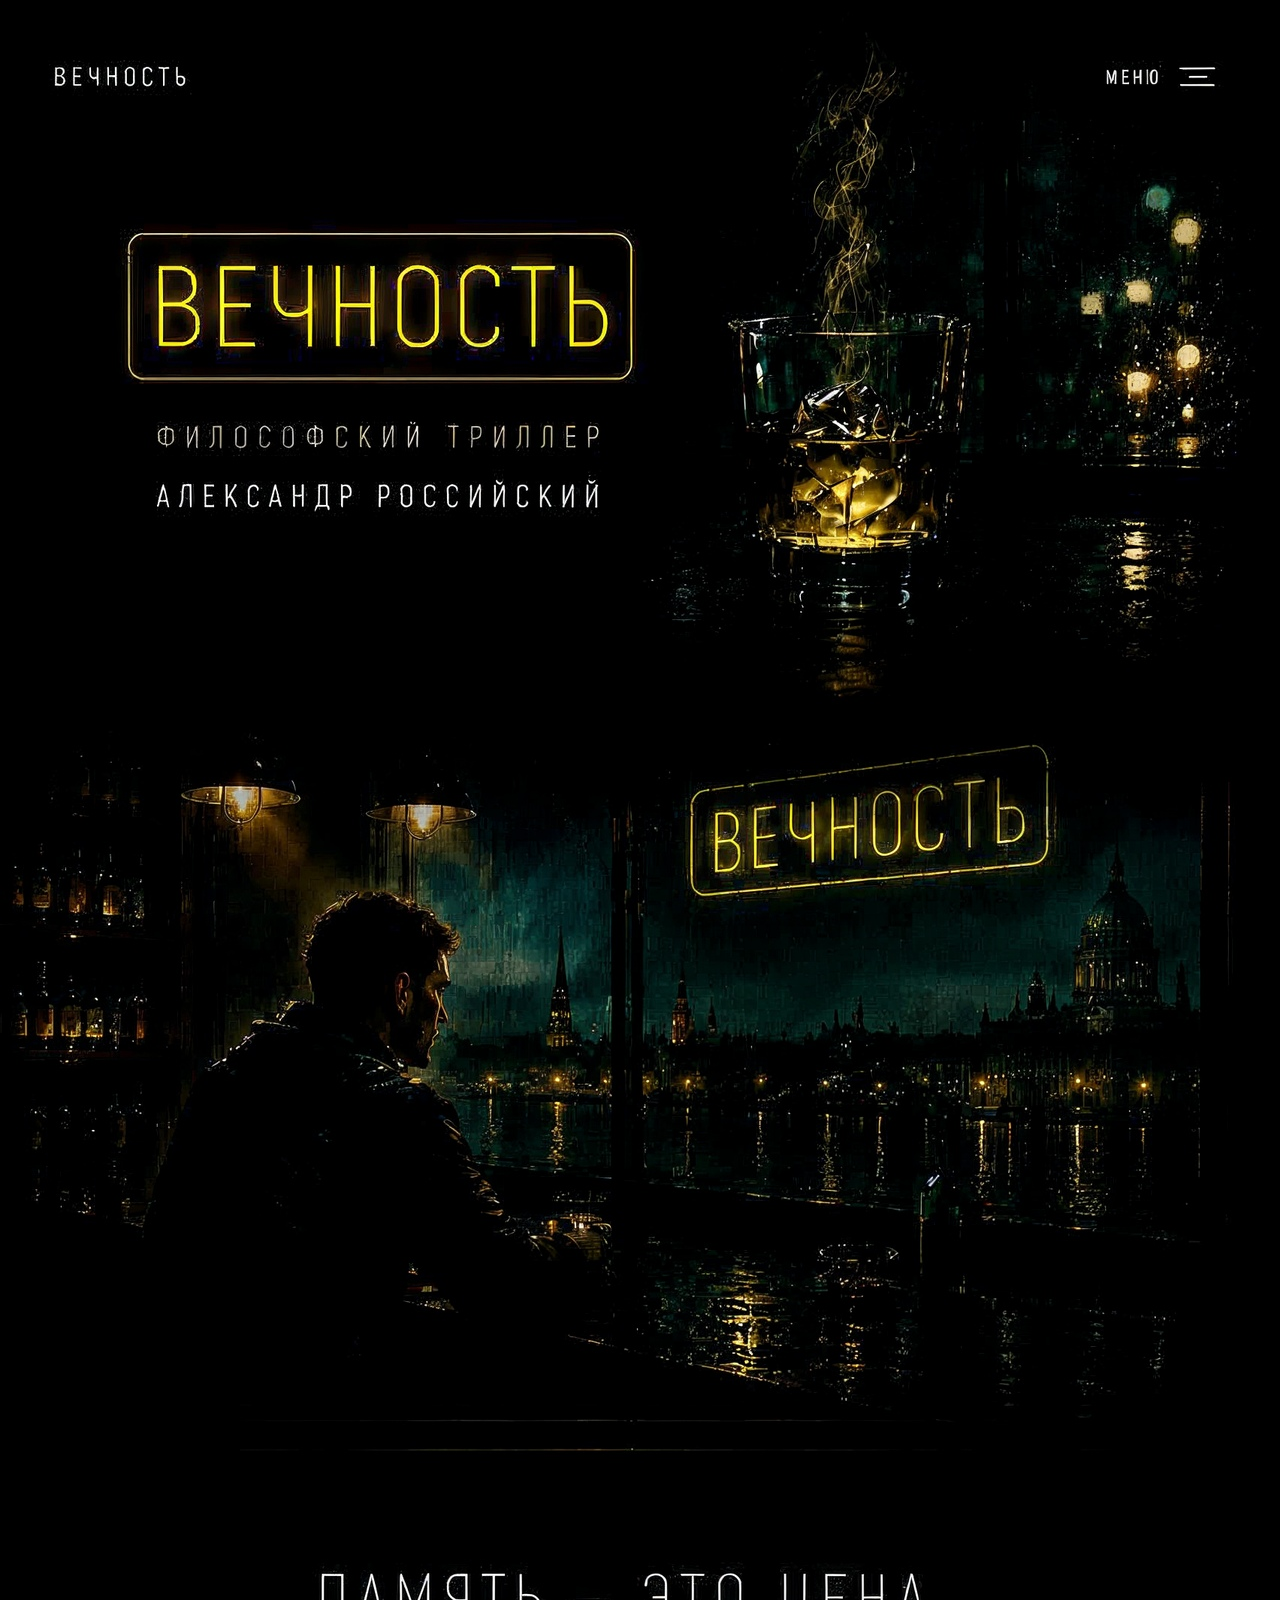
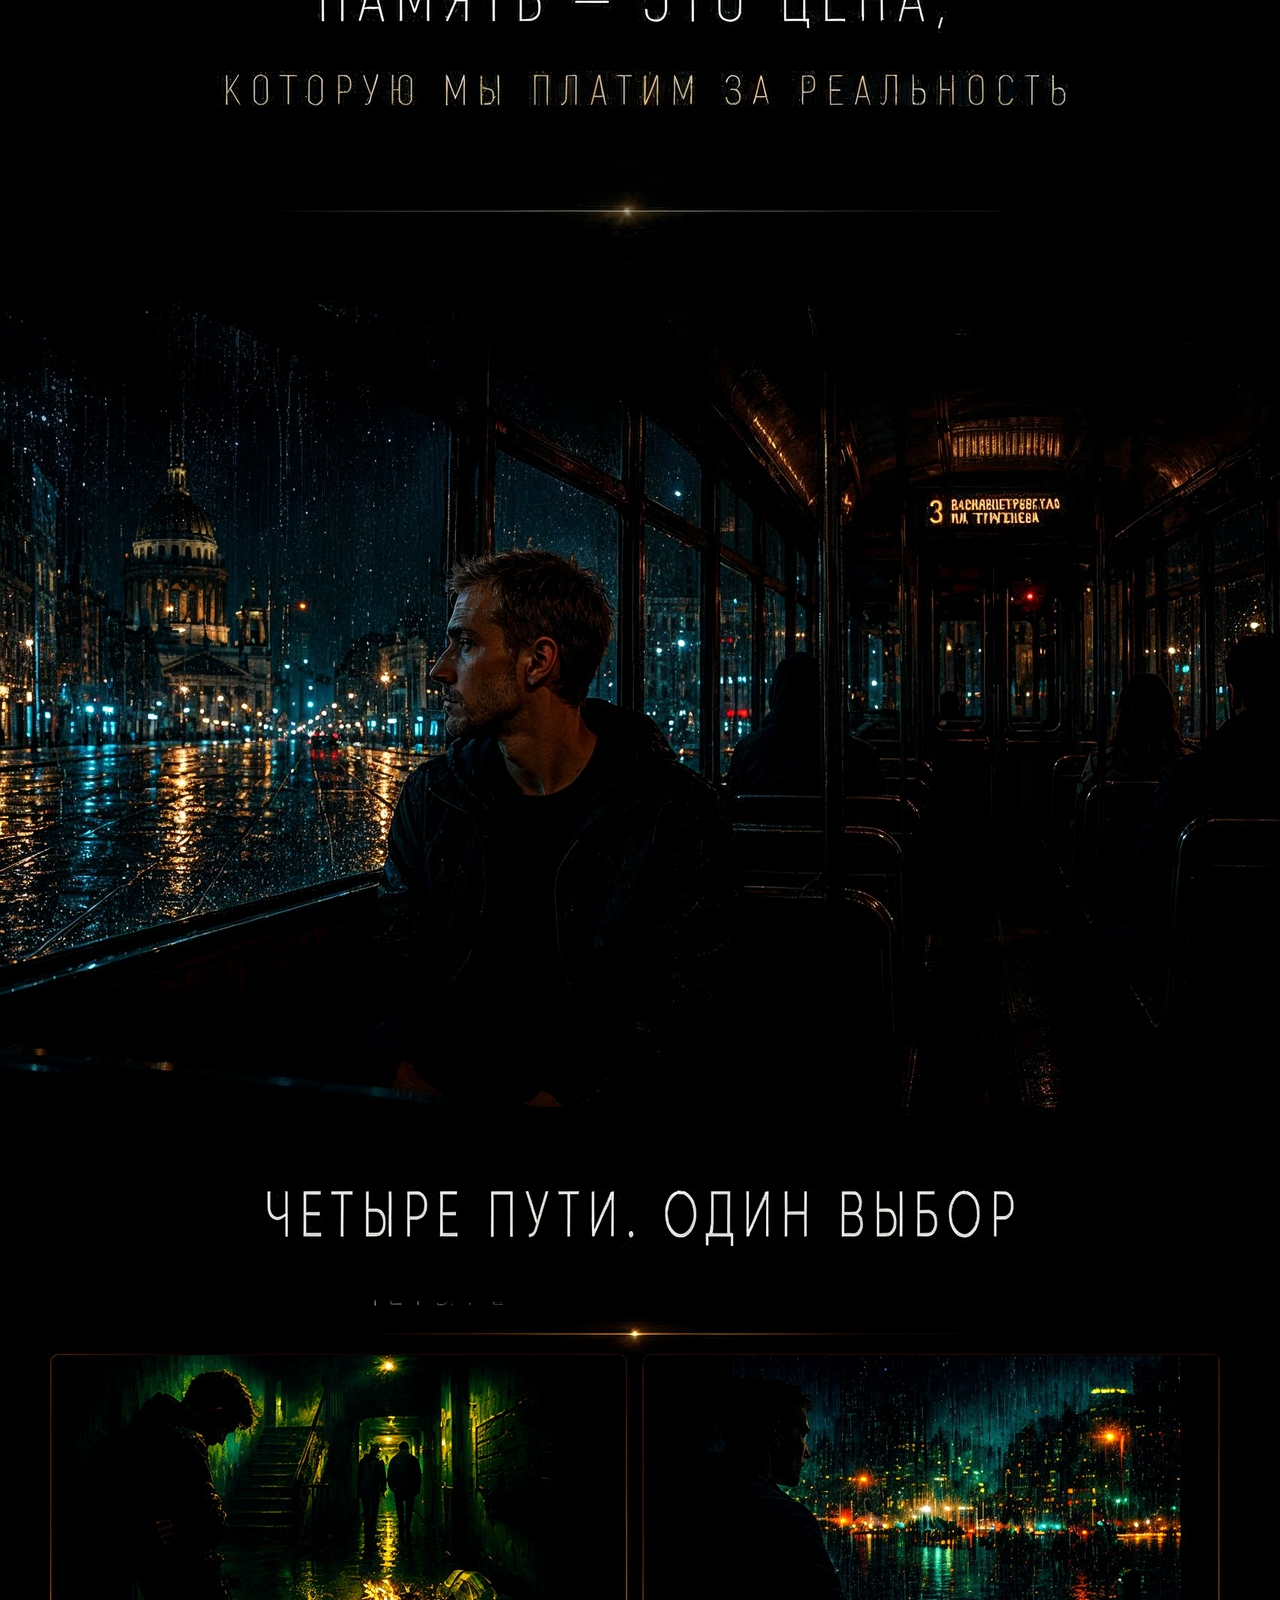
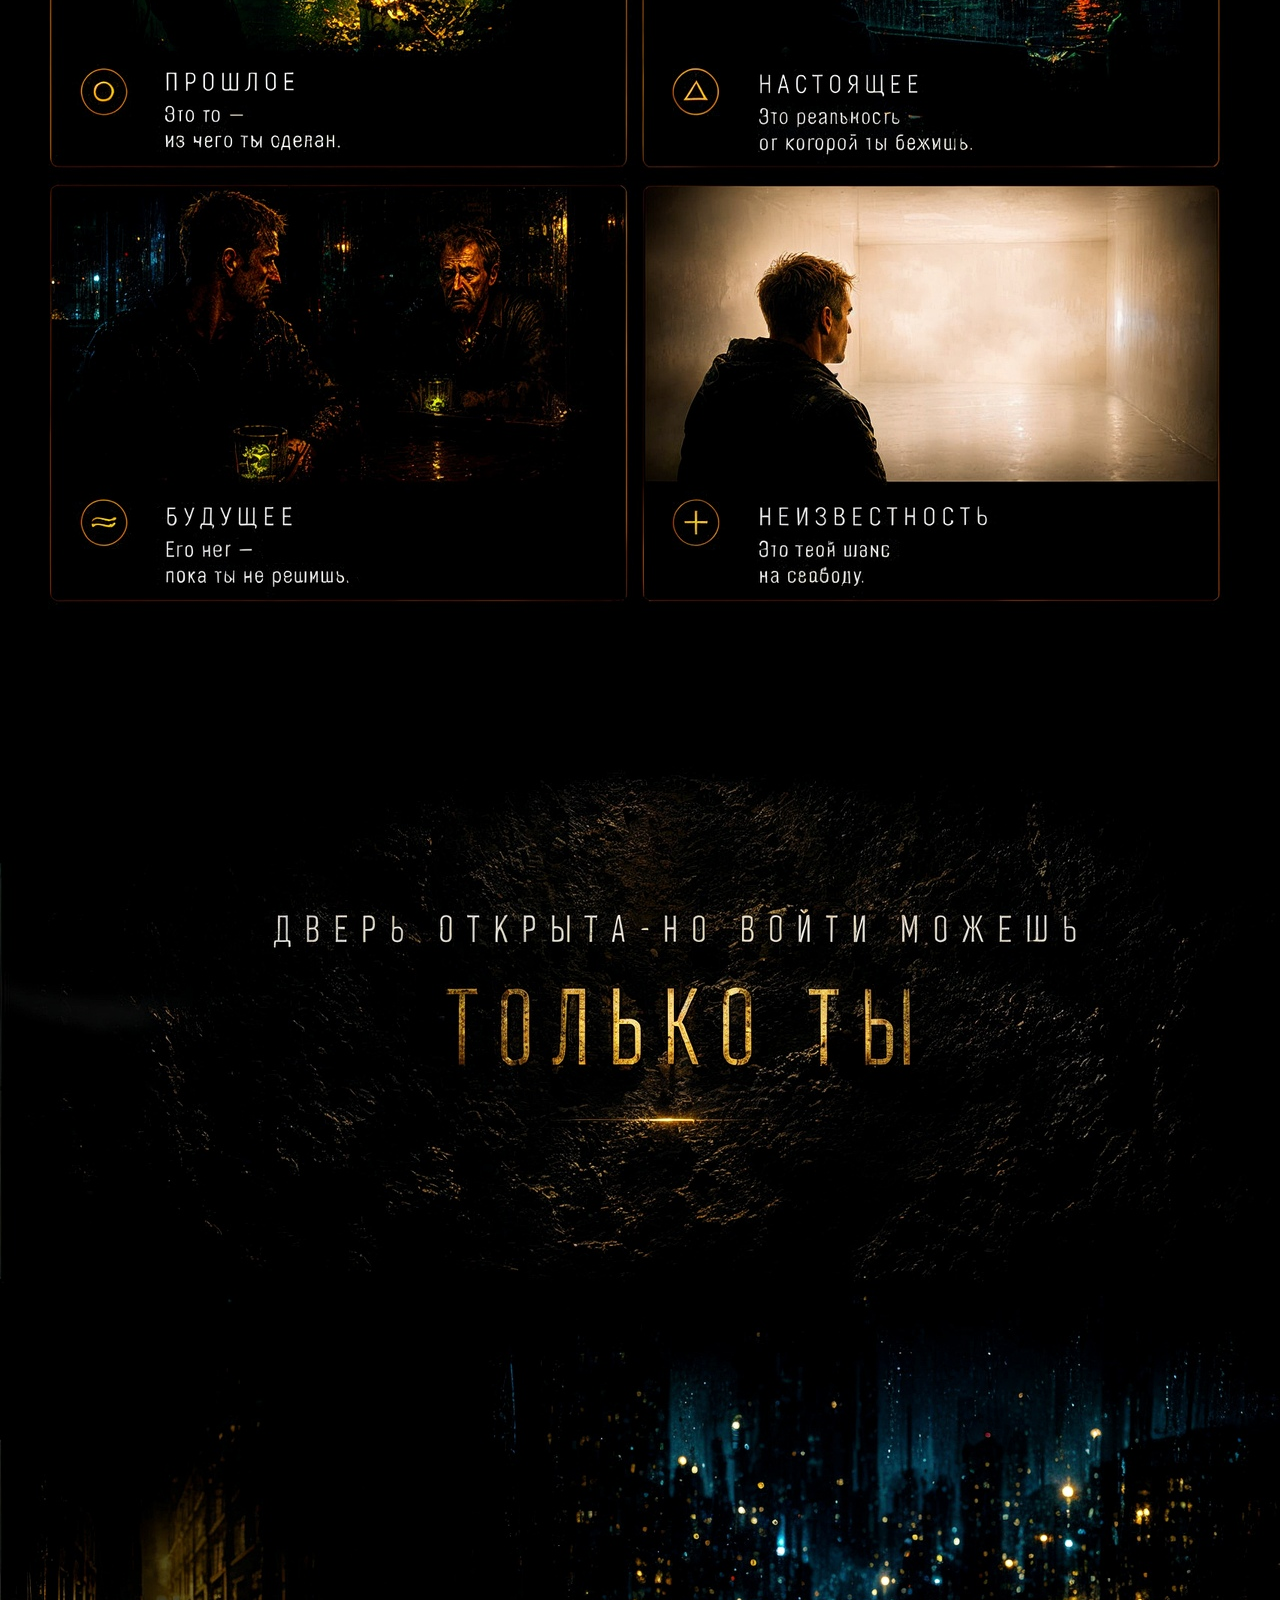
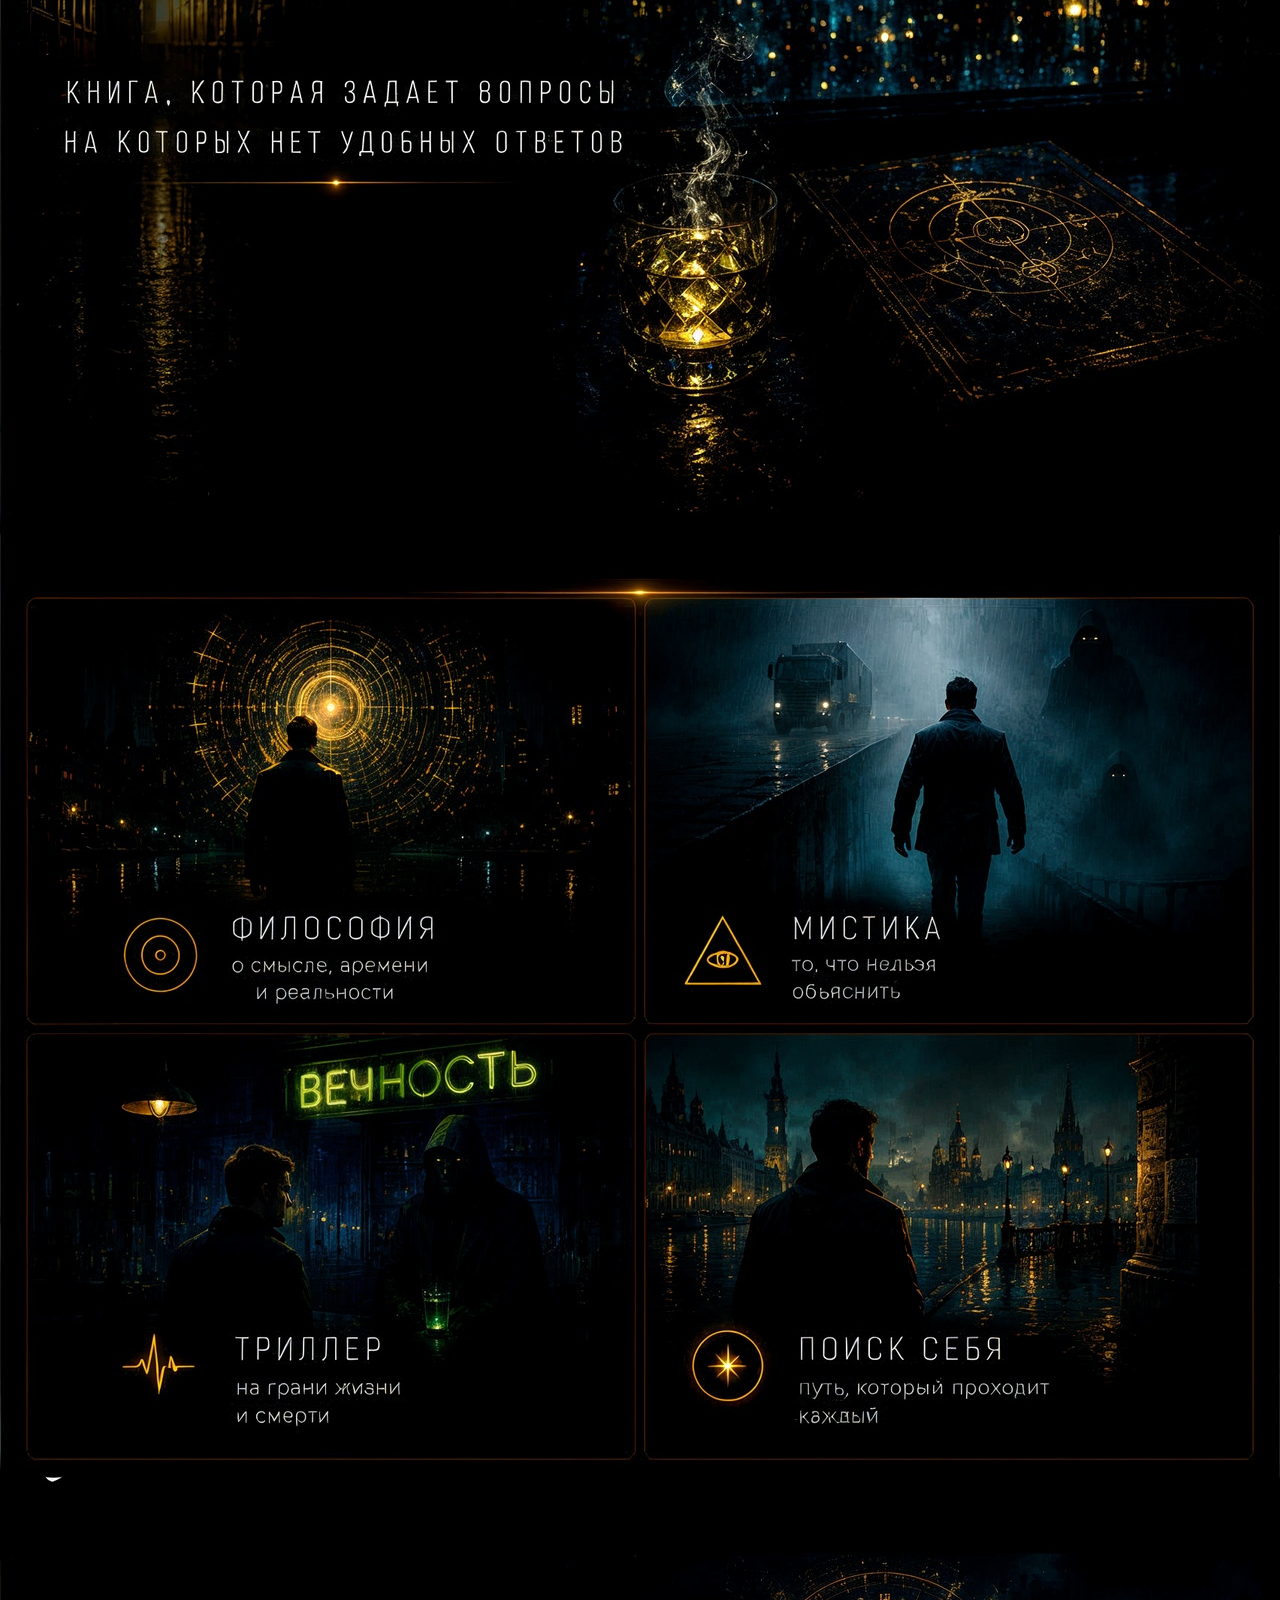
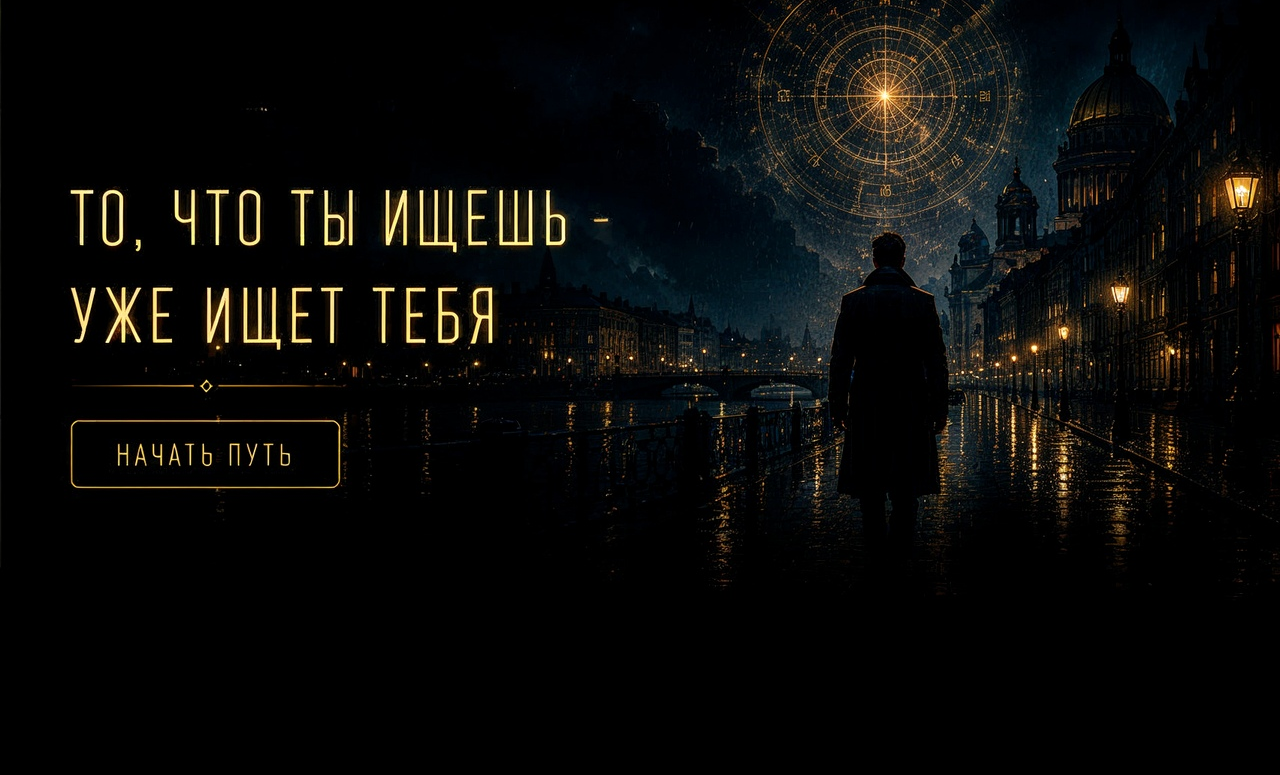
==== commit 001d1da6: "notebook version" ====
--- a/index.html
+++ b/index.html
@@ -1,793 +1,74 @@
-<!DOCTYPE html>
+<!doctype html>
 <html lang="ru">
 <head>
-<meta charset="UTF-8">
-<meta name="viewport" content="width=device-width, initial-scale=1.0">
-<title>Вечность — Александр Российский</title>
-<link rel="preconnect" href="https://fonts.googleapis.com">
-<link rel="preconnect" href="https://fonts.gstatic.com" crossorigin>
-<link href="https://fonts.googleapis.com/css2?family=Oswald:wght@300;400;600;700&family=Raleway:ital,wght@0,300;0,400;0,600;1,300&display=swap" rel="stylesheet">
-<style>
-  *, *::before, *::after { box-sizing: border-box; margin: 0; padding: 0; }
-
-  :root {
-    --gold: #D4A820;
-    --gold-light: #F0C94A;
-    --gold-dim: #8A6E14;
-    --dark: #0A0A08;
-    --dark2: #111109;
-    --dark3: #181810;
-    --text: #C8C4B0;
-    --text-dim: #7A7668;
-  }
-
-  html { scroll-behavior: smooth; }
-
-  body {
-    background: var(--dark);
-    color: var(--text);
-    font-family: 'Raleway', sans-serif;
-    font-weight: 300;
-    overflow-x: hidden;
-    cursor: default;
-  }
-
-  /* ── NAV ── */
-  nav {
-    position: fixed;
-    top: 0; left: 0; right: 0;
-    z-index: 100;
-    display: flex;
-    justify-content: space-between;
-    align-items: center;
-    padding: 1.2rem 2.5rem;
-    background: linear-gradient(to bottom, rgba(10,10,8,0.95) 0%, transparent 100%);
-  }
-  .nav-logo {
-    font-family: 'Oswald', sans-serif;
-    font-size: 0.8rem;
-    letter-spacing: 0.3em;
-    text-transform: uppercase;
-    color: var(--gold);
-  }
-  .nav-menu {
-    display: flex;
-    gap: 2rem;
-    list-style: none;
-  }
-  .nav-menu a {
-    font-family: 'Raleway', sans-serif;
-    font-size: 0.72rem;
-    letter-spacing: 0.2em;
-    text-transform: uppercase;
-    color: var(--text-dim);
-    text-decoration: none;
-    transition: color 0.3s;
-  }
-  .nav-menu a:hover { color: var(--gold); }
-
-  /* ── HERO ── */
-  .hero {
-    position: relative;
-    min-height: 100vh;
-    display: flex;
-    align-items: center;
-    justify-content: center;
-    overflow: hidden;
-  }
-  .hero-bg {
-    position: absolute;
-    inset: 0;
-    background:
-      radial-gradient(ellipse 60% 80% at 70% 50%, rgba(80,60,0,0.18) 0%, transparent 70%),
-      radial-gradient(ellipse 40% 60% at 30% 40%, rgba(30,20,0,0.4) 0%, transparent 60%),
-      #0A0A08;
-  }
-  .hero-img {
-    position: absolute;
-    inset: 0;
-    background: url('7.jpg') center/cover no-repeat;
-    opacity: 0.35;
-    mix-blend-mode: luminosity;
-  }
-  .hero-vignette {
-    position: absolute;
-    inset: 0;
-    background:
-      radial-gradient(ellipse 100% 100% at 50% 50%, transparent 40%, rgba(10,10,8,0.85) 100%),
-      linear-gradient(to bottom, rgba(10,10,8,0.6) 0%, transparent 30%, transparent 70%, rgba(10,10,8,1) 100%);
-  }
-  .hero-content {
-    position: relative;
-    z-index: 2;
-    text-align: center;
-    padding: 2rem;
-    max-width: 700px;
-  }
-  .hero-label {
-    font-size: 0.7rem;
-    letter-spacing: 0.35em;
-    text-transform: uppercase;
-    color: var(--text-dim);
-    margin-bottom: 1.5rem;
-    opacity: 0;
-    animation: fadeUp 1s 0.3s forwards;
-  }
-  .hero-title {
-    font-family: 'Oswald', sans-serif;
-    font-size: clamp(4.5rem, 14vw, 10rem);
-    font-weight: 700;
-    line-height: 0.9;
-    letter-spacing: 0.05em;
-    text-transform: uppercase;
-    color: transparent;
-    -webkit-text-stroke: 2px var(--gold);
-    text-shadow: 0 0 80px rgba(212,168,32,0.3);
-    opacity: 0;
-    animation: fadeUp 1s 0.5s forwards;
-    position: relative;
-  }
-  .hero-title::after {
-    content: 'ВЕЧНОСТЬ';
-    position: absolute;
-    inset: 0;
-    color: var(--gold);
-    -webkit-text-stroke: 0;
-    clip-path: polygon(0 60%, 100% 60%, 100% 100%, 0 100%);
-    text-shadow: none;
-    opacity: 0.15;
-  }
-  .hero-subtitle {
-    margin-top: 1.5rem;
-    font-size: 0.75rem;
-    letter-spacing: 0.4em;
-    text-transform: uppercase;
-    color: var(--text-dim);
-    opacity: 0;
-    animation: fadeUp 1s 0.7s forwards;
-  }
-  .hero-author {
-    margin-top: 0.5rem;
-    font-size: 0.75rem;
-    letter-spacing: 0.25em;
-    text-transform: uppercase;
-    color: var(--gold-dim);
-    opacity: 0;
-    animation: fadeUp 1s 0.9s forwards;
-  }
-  .hero-cta {
-    margin-top: 3rem;
-    opacity: 0;
-    animation: fadeUp 1s 1.1s forwards;
-  }
-  .btn {
-    display: inline-block;
-    padding: 0.9rem 2.8rem;
-    border: 1px solid var(--gold);
-    color: var(--gold);
-    font-family: 'Raleway', sans-serif;
-    font-size: 0.75rem;
-    font-weight: 600;
-    letter-spacing: 0.3em;
-    text-transform: uppercase;
-    text-decoration: none;
-    background: transparent;
-    cursor: pointer;
-    transition: background 0.3s, color 0.3s, box-shadow 0.3s;
-    position: relative;
-    overflow: hidden;
-  }
-  .btn::before {
-    content: '';
-    position: absolute;
-    inset: 0;
-    background: var(--gold);
-    transform: scaleX(0);
-    transform-origin: left;
-    transition: transform 0.3s ease;
-    z-index: -1;
-  }
-  .btn:hover { color: #0A0A08; }
-  .btn:hover::before { transform: scaleX(1); }
-
-  .scroll-hint {
-    position: absolute;
-    bottom: 2.5rem;
-    left: 50%;
-    transform: translateX(-50%);
-    display: flex;
-    flex-direction: column;
-    align-items: center;
-    gap: 0.5rem;
-    opacity: 0;
-    animation: fadeIn 1s 1.5s forwards;
-  }
-  .scroll-hint span {
-    font-size: 0.6rem;
-    letter-spacing: 0.3em;
-    text-transform: uppercase;
-    color: var(--text-dim);
-  }
-  .scroll-line {
-    width: 1px;
-    height: 40px;
-    background: linear-gradient(to bottom, var(--gold-dim), transparent);
-    animation: scrollPulse 2s 1.5s infinite;
-  }
-
-  /* ── QUOTE SECTION ── */
-  .quote-section {
-    padding: 8rem 2rem;
-    text-align: center;
-    position: relative;
-    overflow: hidden;
-  }
-  .quote-section::before {
-    content: '';
-    position: absolute;
-    top: 50%; left: 50%;
-    transform: translate(-50%, -50%);
-    width: 600px; height: 600px;
-    border-radius: 50%;
-    background: radial-gradient(circle, rgba(212,168,32,0.04) 0%, transparent 70%);
-  }
-  .quote-mark {
-    font-family: 'Oswald', sans-serif;
-    font-size: 8rem;
-    line-height: 0.5;
-    color: var(--gold-dim);
-    opacity: 0.3;
-    display: block;
-    margin-bottom: 1rem;
-  }
-  .quote-text {
-    font-family: 'Oswald', sans-serif;
-    font-size: clamp(1.6rem, 4vw, 3rem);
-    font-weight: 300;
-    letter-spacing: 0.08em;
-    text-transform: uppercase;
-    color: #E8E2C8;
-    line-height: 1.3;
-    max-width: 800px;
-    margin: 0 auto;
-  }
-  .quote-text em {
-    font-style: normal;
-    color: var(--gold);
-  }
-  .quote-sub {
-    margin-top: 1.5rem;
-    font-size: 0.7rem;
-    letter-spacing: 0.35em;
-    text-transform: uppercase;
-    color: var(--text-dim);
-  }
-
-  /* ── DIVIDER ── */
-  .divider {
-    width: 100%;
-    height: 1px;
-    background: linear-gradient(to right, transparent, var(--gold-dim) 20%, var(--gold-dim) 80%, transparent);
-    opacity: 0.3;
-    margin: 0 auto;
-    max-width: 600px;
-  }
-
-  /* ── PATHS SECTION ── */
-  .paths-section {
-    padding: 8rem 2rem;
-    max-width: 1100px;
-    margin: 0 auto;
-  }
-  .section-label {
-    text-align: center;
-    font-size: 0.68rem;
-    letter-spacing: 0.4em;
-    text-transform: uppercase;
-    color: var(--gold-dim);
-    margin-bottom: 1rem;
-  }
-  .section-title {
-    text-align: center;
-    font-family: 'Oswald', sans-serif;
-    font-size: clamp(1.8rem, 4vw, 3.2rem);
-    font-weight: 400;
-    letter-spacing: 0.15em;
-    text-transform: uppercase;
-    color: #E0D9BE;
-    margin-bottom: 4rem;
-  }
-  .section-title em {
-    font-style: normal;
-    color: var(--gold);
-  }
-
-  .paths-grid {
-    display: grid;
-    grid-template-columns: repeat(2, 1fr);
-    gap: 1.5px;
-    background: var(--gold-dim);
-    opacity: 0.85;
-    border: 1.5px solid var(--gold-dim);
-  }
-  .path-card {
-    background: var(--dark2);
-    padding: 2.5rem;
-    position: relative;
-    overflow: hidden;
-    transition: background 0.4s;
-  }
-  .path-card::before {
-    content: '';
-    position: absolute;
-    inset: 0;
-    background: radial-gradient(ellipse 80% 80% at 50% 50%, rgba(212,168,32,0.06) 0%, transparent 70%);
-    opacity: 0;
-    transition: opacity 0.4s;
-  }
-  .path-card:hover { background: #161610; }
-  .path-card:hover::before { opacity: 1; }
-  .path-icon {
-    width: 36px; height: 36px;
-    border: 1px solid var(--gold-dim);
-    display: flex; align-items: center; justify-content: center;
-    margin-bottom: 1.5rem;
-    font-family: 'Oswald', sans-serif;
-    font-size: 0.8rem;
-    color: var(--gold);
-  }
-  .path-name {
-    font-family: 'Oswald', sans-serif;
-    font-size: 1.1rem;
-    font-weight: 400;
-    letter-spacing: 0.2em;
-    text-transform: uppercase;
-    color: #D8D2BA;
-    margin-bottom: 0.7rem;
-  }
-  .path-desc {
-    font-size: 0.8rem;
-    line-height: 1.7;
-    color: var(--text-dim);
-    font-style: italic;
-  }
-
-  /* ── DOOR SECTION ── */
-  .door-section {
-    padding: 10rem 2rem;
-    text-align: center;
-    position: relative;
-    overflow: hidden;
-  }
-  .door-bg {
-    position: absolute;
-    inset: 0;
-    background: url('7.jpg') center 60%/cover no-repeat;
-    opacity: 0.12;
-    filter: contrast(1.2);
-  }
-  .door-overlay {
-    position: absolute;
-    inset: 0;
-    background: linear-gradient(to bottom, var(--dark) 0%, transparent 30%, transparent 70%, var(--dark) 100%);
-  }
-  .door-label {
-    position: relative;
-    z-index: 2;
-    font-size: 0.7rem;
-    letter-spacing: 0.5em;
-    text-transform: uppercase;
-    color: var(--text-dim);
-    margin-bottom: 1.5rem;
-  }
-  .door-title {
-    position: relative;
-    z-index: 2;
-    font-family: 'Oswald', sans-serif;
-    font-size: clamp(3rem, 9vw, 7.5rem);
-    font-weight: 700;
-    letter-spacing: 0.06em;
-    text-transform: uppercase;
-    color: #EDE5C0;
-    line-height: 1;
-  }
-  .door-title .highlight {
-    color: var(--gold);
-    text-shadow: 0 0 40px rgba(212,168,32,0.4);
-  }
-
-  /* ── ABOUT SECTION ── */
-  .about-section {
-    padding: 8rem 2rem;
-    max-width: 900px;
-    margin: 0 auto;
-    display: grid;
-    grid-template-columns: 1fr 1fr;
-    gap: 5rem;
-    align-items: center;
-  }
-  .about-text h2 {
-    font-family: 'Oswald', sans-serif;
-    font-size: 1.8rem;
-    font-weight: 400;
-    letter-spacing: 0.1em;
-    text-transform: uppercase;
-    color: #D8D2BA;
-    margin-bottom: 1.5rem;
-    line-height: 1.3;
-  }
-  .about-text p {
-    font-size: 0.9rem;
-    line-height: 1.9;
-    color: var(--text-dim);
-    margin-bottom: 1rem;
-  }
-  .about-visual {
-    position: relative;
-    aspect-ratio: 3/4;
-    overflow: hidden;
-  }
-  .about-visual-inner {
-    position: absolute;
-    inset: 0;
-    background: url('7.jpg') center/cover no-repeat;
-    filter: grayscale(0.6) contrast(1.1);
-    opacity: 0.7;
-  }
-  .about-visual::before {
-    content: '';
-    position: absolute;
-    inset: 0;
-    border: 1px solid var(--gold-dim);
-    z-index: 2;
-    opacity: 0.4;
-  }
-  .about-visual-label {
-    position: absolute;
-    bottom: 1.5rem;
-    left: 1.5rem;
-    z-index: 3;
-    font-family: 'Oswald', sans-serif;
-    font-size: 2.5rem;
-    font-weight: 700;
-    color: var(--gold);
-    opacity: 0.8;
-    letter-spacing: 0.05em;
-    text-transform: uppercase;
-  }
-
-  /* ── THEMES SECTION ── */
-  .themes-section {
-    padding: 8rem 2rem;
-    max-width: 1100px;
-    margin: 0 auto;
-  }
-  .themes-grid {
-    display: grid;
-    grid-template-columns: repeat(2, 1fr);
-    gap: 2rem;
-    margin-top: 4rem;
-  }
-  .theme-card {
-    padding: 2rem;
-    border: 1px solid rgba(212,168,32,0.12);
-    position: relative;
-    transition: border-color 0.3s;
-  }
-  .theme-card:hover { border-color: rgba(212,168,32,0.35); }
-  .theme-card::before {
-    content: '';
-    position: absolute;
-    top: 0; left: 0;
-    width: 30px; height: 1px;
-    background: var(--gold);
-  }
-  .theme-card::after {
-    content: '';
-    position: absolute;
-    top: 0; left: 0;
-    width: 1px; height: 30px;
-    background: var(--gold);
-  }
-  .theme-icon {
-    font-family: 'Oswald', sans-serif;
-    font-size: 0.65rem;
-    letter-spacing: 0.3em;
-    text-transform: uppercase;
-    color: var(--gold);
-    margin-bottom: 1rem;
-    display: flex;
-    align-items: center;
-    gap: 0.5rem;
-  }
-  .theme-icon::before {
-    content: '';
-    width: 20px; height: 1px;
-    background: var(--gold-dim);
-    display: inline-block;
-  }
-  .theme-title {
-    font-family: 'Oswald', sans-serif;
-    font-size: 1.3rem;
-    font-weight: 400;
-    letter-spacing: 0.12em;
-    text-transform: uppercase;
-    color: #D0C9AA;
-    margin-bottom: 0.8rem;
-  }
-  .theme-desc {
-    font-size: 0.82rem;
-    line-height: 1.8;
-    color: var(--text-dim);
-  }
-
-  /* ── FINAL CTA ── */
-  .final-section {
-    padding: 12rem 2rem;
-    text-align: center;
-    position: relative;
-    overflow: hidden;
-  }
-  .final-bg {
-    position: absolute;
-    inset: 0;
-    background: url('7.jpg') center/cover no-repeat;
-    opacity: 0.15;
-  }
-  .final-overlay {
-    position: absolute;
-    inset: 0;
-    background: linear-gradient(to bottom, var(--dark) 0%, transparent 25%, transparent 75%, var(--dark) 100%);
-  }
-  .final-content { position: relative; z-index: 2; }
-  .final-title {
-    font-family: 'Oswald', sans-serif;
-    font-size: clamp(1.8rem, 5vw, 4rem);
-    font-weight: 300;
-    letter-spacing: 0.12em;
-    text-transform: uppercase;
-    color: #E0D9BE;
-    line-height: 1.2;
-    max-width: 700px;
-    margin: 0 auto 0.5rem;
-  }
-  .final-title em {
-    font-style: normal;
-    color: var(--gold);
-    font-weight: 600;
-  }
-  .final-subtitle {
-    font-size: 0.72rem;
-    letter-spacing: 0.35em;
-    text-transform: uppercase;
-    color: var(--text-dim);
-    margin-bottom: 3rem;
-  }
-
-  /* ── FOOTER ── */
-  footer {
-    padding: 3rem 2.5rem;
-    display: flex;
-    justify-content: space-between;
-    align-items: center;
-    border-top: 1px solid rgba(212,168,32,0.1);
-  }
-  .footer-logo {
-    font-family: 'Oswald', sans-serif;
-    font-size: 0.75rem;
-    letter-spacing: 0.3em;
-    text-transform: uppercase;
-    color: var(--gold-dim);
-  }
-  .footer-copy {
-    font-size: 0.7rem;
-    color: var(--text-dim);
-    letter-spacing: 0.05em;
-  }
-
-  /* ── ANIMATIONS ── */
-  @keyframes fadeUp {
-    from { opacity: 0; transform: translateY(30px); }
-    to { opacity: 1; transform: translateY(0); }
-  }
-  @keyframes fadeIn {
-    from { opacity: 0; }
-    to { opacity: 1; }
-  }
-  @keyframes scrollPulse {
-    0%, 100% { opacity: 0.4; transform: scaleY(1); }
-    50% { opacity: 1; transform: scaleY(1.3); }
-  }
-
-  /* Scroll reveal */
-  .reveal {
-    opacity: 0;
-    transform: translateY(40px);
-    transition: opacity 0.9s ease, transform 0.9s ease;
-  }
-  .reveal.visible {
-    opacity: 1;
-    transform: translateY(0);
-  }
-  .reveal-delay-1 { transition-delay: 0.15s; }
-  .reveal-delay-2 { transition-delay: 0.3s; }
-  .reveal-delay-3 { transition-delay: 0.45s; }
-  .reveal-delay-4 { transition-delay: 0.6s; }
-
-  /* ── RESPONSIVE ── */
-  @media (max-width: 700px) {
-    nav { padding: 1rem 1.2rem; }
-    .nav-menu { display: none; }
-    .paths-grid { grid-template-columns: 1fr; }
-    .about-section { grid-template-columns: 1fr; gap: 3rem; }
-    .themes-grid { grid-template-columns: 1fr; }
-    footer { flex-direction: column; gap: 1rem; text-align: center; }
-  }
-</style>
+  <meta charset="utf-8">
+  <meta name="viewport" content="width=device-width, initial-scale=1">
+  <title>Вечность — философский триллер</title>
+  <meta name="description" content="Атмосферный сайт книги «Вечность» — философский триллер Александра Российского.">
+  <meta property="og:title" content="Вечность — философский триллер">
+  <meta property="og:description" content="То, что ты ищешь — уже ищет тебя.">
+  <meta property="og:image" content="assets/full-mockup-1280.jpg">
+  <link rel="preload" as="image" href="assets/hero.jpg">
+  <link rel="preload" as="image" href="assets/bar.jpg">
+  <link rel="stylesheet" href="css/style.css">
 </head>
 <body>
+  <main class="site" aria-label="Сайт книги Вечность">
+    <div class="stage">
 
-<!-- NAV -->
-<nav>
-  <span class="nav-logo">Вечность</span>
-  <ul class="nav-menu">
-    <li><a href="#about">О книге</a></li>
-    <li><a href="#paths">Пути</a></li>
-    <li><a href="#themes">Темы</a></li>
-    <li><a href="#start">Начать</a></li>
-  </ul>
-</nav>
+      <section class="scene scene--hero" id="hero">
+        <img src="assets/hero.jpg" alt="Вечность — hero" loading="eager">
+        
+      </section>
 
-<!-- HERO -->
-<section class="hero">
-  <div class="hero-bg"></div>
-  <div class="hero-img"></div>
-  <div class="hero-vignette"></div>
-  <div class="hero-content">
-    <p class="hero-label">Философский триллер</p>
-    <h1 class="hero-title">ВЕЧНОСТЬ</h1>
-    <p class="hero-subtitle">Философский триллер</p>
-    <p class="hero-author">Александр Российский</p>
-    <div class="hero-cta">
-      <a href="#start" class="btn">Начать путь</a>
+      <section class="scene scene--bar" id="bar">
+        <img src="assets/bar.jpg" alt="Вечность — bar" loading="eager">
+        
+      </section>
+
+      <section class="scene scene--memory" id="memory">
+        <img src="assets/memory.jpg" alt="Вечность — memory" loading="lazy">
+        
+      </section>
+
+      <section class="scene scene--tram" id="tram">
+        <img src="assets/tram.jpg" alt="Вечность — tram" loading="lazy">
+        
+      </section>
+
+      <section class="scene scene--four-paths" id="four-paths">
+        <img src="assets/four-paths.jpg" alt="Вечность — four-paths" loading="lazy">
+        
+      </section>
+
+      <section class="scene scene--door" id="door">
+        <img src="assets/door.jpg" alt="Вечность — door" loading="lazy">
+        
+      </section>
+
+      <section class="scene scene--book" id="book">
+        <img src="assets/book.jpg" alt="Вечность — book" loading="lazy">
+        
+      </section>
+
+      <section class="scene scene--genres" id="genres">
+        <img src="assets/genres.jpg" alt="Вечность — genres" loading="lazy">
+        
+      </section>
+
+      <section class="scene scene--final" id="final">
+        <img src="assets/final.jpg" alt="Вечность — final" loading="lazy">
+        <a class="cta-overlay" href="#access" aria-label="Начать путь"></a>
+      </section>
     </div>
-  </div>
-  <div class="scroll-hint">
-    <span>Листать</span>
-    <div class="scroll-line"></div>
-  </div>
-</section>
 
-<!-- QUOTE -->
-<section class="quote-section">
-  <span class="quote-mark">"</span>
-  <blockquote class="quote-text reveal">
-    Память — это <em>цена,</em><br>которую мы платим за реальность
-  </blockquote>
-  <p class="quote-sub reveal reveal-delay-1">— Вечность</p>
-</section>
-
-<div class="divider"></div>
-
-<!-- PATHS -->
-<section class="paths-section" id="paths">
-  <p class="section-label reveal">Структура книги</p>
-  <h2 class="section-title reveal reveal-delay-1">Четыре пути. <em>Один выбор</em></h2>
-  <div class="paths-grid">
-    <div class="path-card reveal">
-      <div class="path-icon">◯</div>
-      <p class="path-name">Прошлое</p>
-      <p class="path-desc">Это то —<br>чего ты не сделал.</p>
+    <div class="seo-text" aria-hidden="false">
+      <h1>Вечность</h1>
+      <p>Философский триллер Александра Российского.</p>
+      <p>Память — это цена, которую мы платим за реальность.</p>
+      <p>Четыре пути. Один выбор.</p>
+      <p>То, что ты ищешь — уже ищет тебя.</p>
     </div>
-    <div class="path-card reveal reveal-delay-1">
-      <div class="path-icon">△</div>
-      <p class="path-name">Настоящее</p>
-      <p class="path-desc">Это реальность —<br>от которой ты бежишь.</p>
-    </div>
-    <div class="path-card reveal reveal-delay-2">
-      <div class="path-icon">□</div>
-      <p class="path-name">Будущее</p>
-      <p class="path-desc">Это сон —<br>пока ты не решишь.</p>
-    </div>
-    <div class="path-card reveal reveal-delay-3">
-      <div class="path-icon">+</div>
-      <p class="path-name">Неизвестность</p>
-      <p class="path-desc">Это твой шаг<br>на свободу.</p>
-    </div>
-  </div>
-</section>
-
-<!-- DOOR -->
-<section class="door-section">
-  <div class="door-bg"></div>
-  <div class="door-overlay"></div>
-  <p class="door-label reveal">Приглашение</p>
-  <h2 class="door-title reveal reveal-delay-1">
-    Дверь открыта — но войти можешь<br>
-    <span class="highlight">только ты</span>
-  </h2>
-</section>
-
-<!-- ABOUT -->
-<section class="about-section" id="about">
-  <div class="about-text">
-    <h2 class="reveal">Книга, которая задаёт вопросы,<br>на которых нет удобных ответов</h2>
-    <p class="reveal reveal-delay-1">
-      «Вечность» — это не просто роман. Это зеркало,<br>
-      поставленное перед каждым читателем.
-    </p>
-    <p class="reveal reveal-delay-2">
-      Каждая страница ведёт вас глубже — туда,<br>
-      где нет привычных опор, только выбор.
-    </p>
-  </div>
-  <div class="about-visual reveal reveal-delay-1">
-    <div class="about-visual-inner"></div>
-    <span class="about-visual-label">ВЕЧНОСТЬ</span>
-  </div>
-</section>
-
-<!-- THEMES -->
-<section class="themes-section" id="themes">
-  <p class="section-label reveal">Что внутри</p>
-  <h2 class="section-title reveal reveal-delay-1">Измерения книги</h2>
-  <div class="themes-grid">
-    <div class="theme-card reveal">
-      <div class="theme-icon">Философия</div>
-      <h3 class="theme-title">Философия</h3>
-      <p class="theme-desc">О смысле, времени<br>и ответственности</p>
-    </div>
-    <div class="theme-card reveal reveal-delay-1">
-      <div class="theme-icon">Мистика</div>
-      <h3 class="theme-title">Мистика</h3>
-      <p class="theme-desc">То, что нельзя<br>объяснить</p>
-    </div>
-    <div class="theme-card reveal reveal-delay-2">
-      <div class="theme-icon">Триллер</div>
-      <h3 class="theme-title">Триллер</h3>
-      <p class="theme-desc">На грани жизни<br>и смерти</p>
-    </div>
-    <div class="theme-card reveal reveal-delay-3">
-      <div class="theme-icon">Поиск себя</div>
-      <h3 class="theme-title">Поиск себя</h3>
-      <p class="theme-desc">То, который приходит<br>к каждому</p>
-    </div>
-  </div>
-</section>
-
-<!-- FINAL CTA -->
-<section class="final-section" id="start">
-  <div class="final-bg"></div>
-  <div class="final-overlay"></div>
-  <div class="final-content">
-    <h2 class="final-title reveal">
-      То, что ты ищешь —<br><em>уже ищет тебя</em>
-    </h2>
-    <p class="final-subtitle reveal reveal-delay-1">Начни свой путь сейчас</p>
-    <div class="reveal reveal-delay-2">
-      <a href="#" class="btn">Начать путь</a>
-    </div>
-  </div>
-</section>
-
-<!-- FOOTER -->
-<footer>
-  <span class="footer-logo">Вечность — Александр Российский</span>
-  <span class="footer-copy">© 2025. Все права защищены.</span>
-</footer>
-
-<script>
-  const reveals = document.querySelectorAll('.reveal');
-  const observer = new IntersectionObserver((entries) => {
-    entries.forEach(e => {
-      if (e.isIntersecting) {
-        e.target.classList.add('visible');
-        observer.unobserve(e.target);
-      }
-    });
-  }, { threshold: 0.12, rootMargin: '0px 0px -40px 0px' });
-  reveals.forEach(el => observer.observe(el));
-</script>
-
+  </main>
 </body>
 </html>
--- a/css/style.css
+++ b/css/style.css
@@ -0,0 +1,90 @@
+* {
+  box-sizing: border-box;
+}
+
+html {
+  scroll-behavior: smooth;
+  background: #000;
+}
+
+body {
+  margin: 0;
+  min-height: 100%;
+  background: #000;
+  color: #fff;
+  overflow-x: hidden;
+  font-family: Arial, sans-serif;
+}
+
+.site {
+  width: 100%;
+  background: #000;
+  display: flex;
+  justify-content: center;
+  align-items: flex-start;
+}
+
+.stage {
+  width: 100%;
+  max-width: 1280px;
+  margin: 0 auto;
+  background: #000;
+  line-height: 0;
+  box-shadow: 0 0 90px rgba(0, 0, 0, 0.95);
+}
+
+.scene {
+  position: relative;
+  width: 100%;
+  margin: 0;
+  padding: 0;
+  line-height: 0;
+  background: #000;
+}
+
+.scene img {
+  display: block;
+  width: 100%;
+  height: auto;
+  margin: 0;
+  padding: 0;
+  border: 0;
+  vertical-align: top;
+  user-select: none;
+  -webkit-user-drag: none;
+}
+
+/* Кликабельная область поверх нарисованной кнопки в финальной секции */
+.cta-overlay {
+  position: absolute;
+  left: 5.1%;
+  top: 72.5%;
+  width: 23%;
+  height: 7.5%;
+  z-index: 5;
+  cursor: pointer;
+}
+
+/* Текст для SEO и доступности — визуально скрыт */
+.seo-text {
+  position: absolute;
+  width: 1px;
+  height: 1px;
+  overflow: hidden;
+  opacity: 0;
+  pointer-events: none;
+}
+
+/* Desktop: макет 1280px по центру */
+@media (min-width: 1281px) {
+  .stage {
+    max-width: 1280px;
+  }
+}
+
+/* Tablet/mobile: пропорционально сжимается, без горизонтального скролла */
+@media (max-width: 1280px) {
+  .stage {
+    max-width: 100%;
+  }
+}
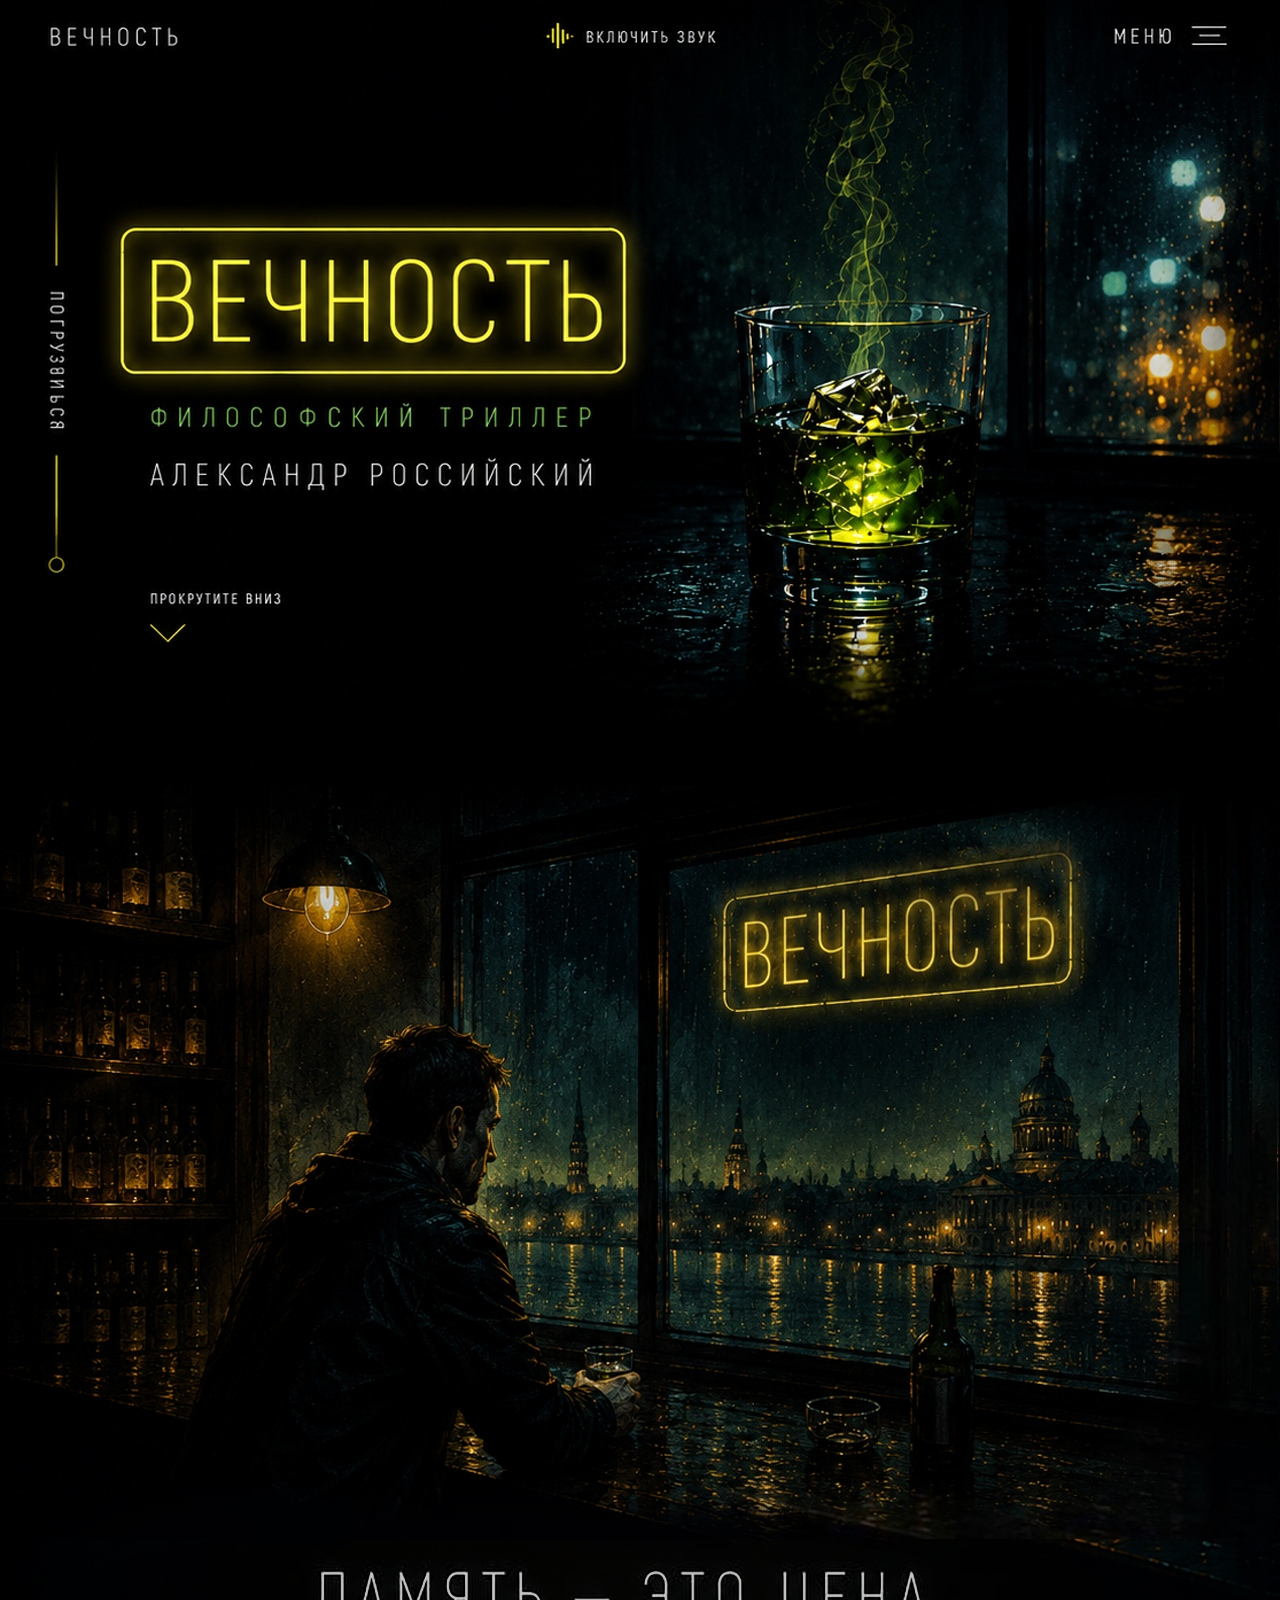
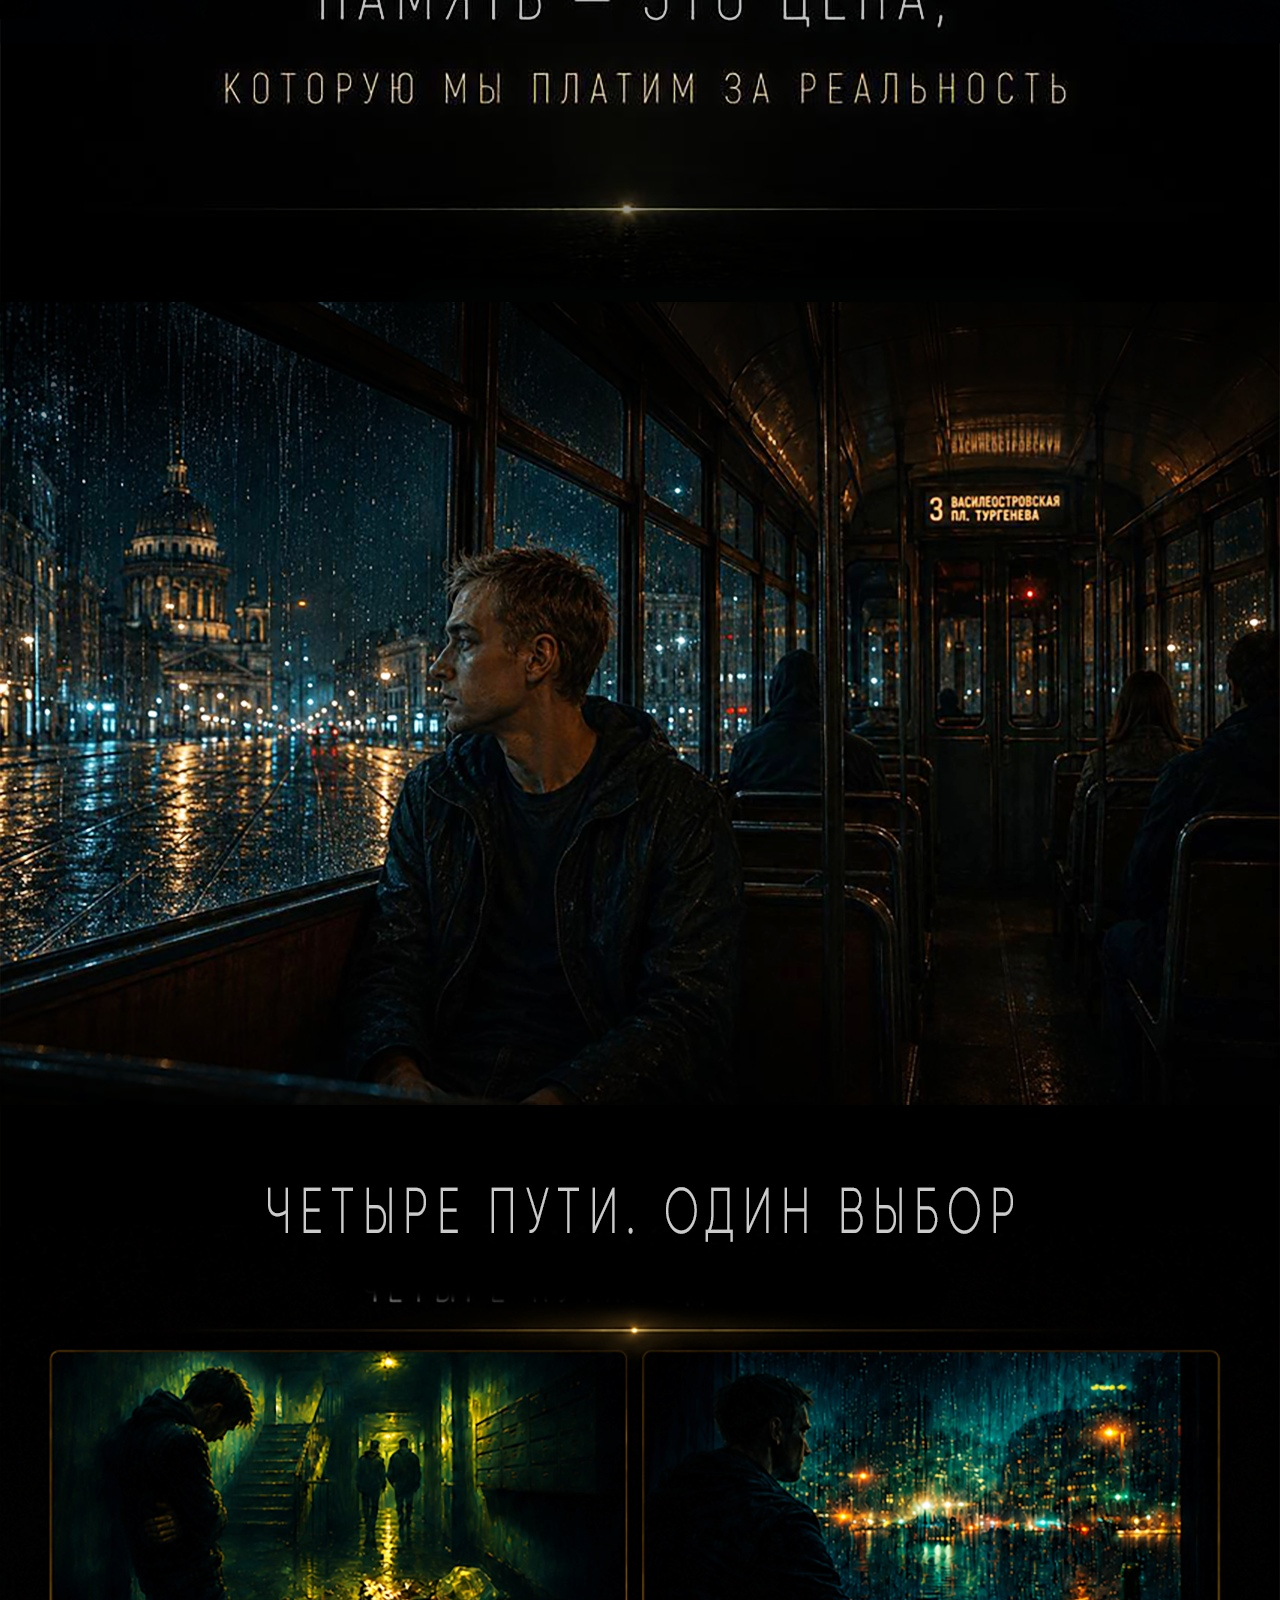
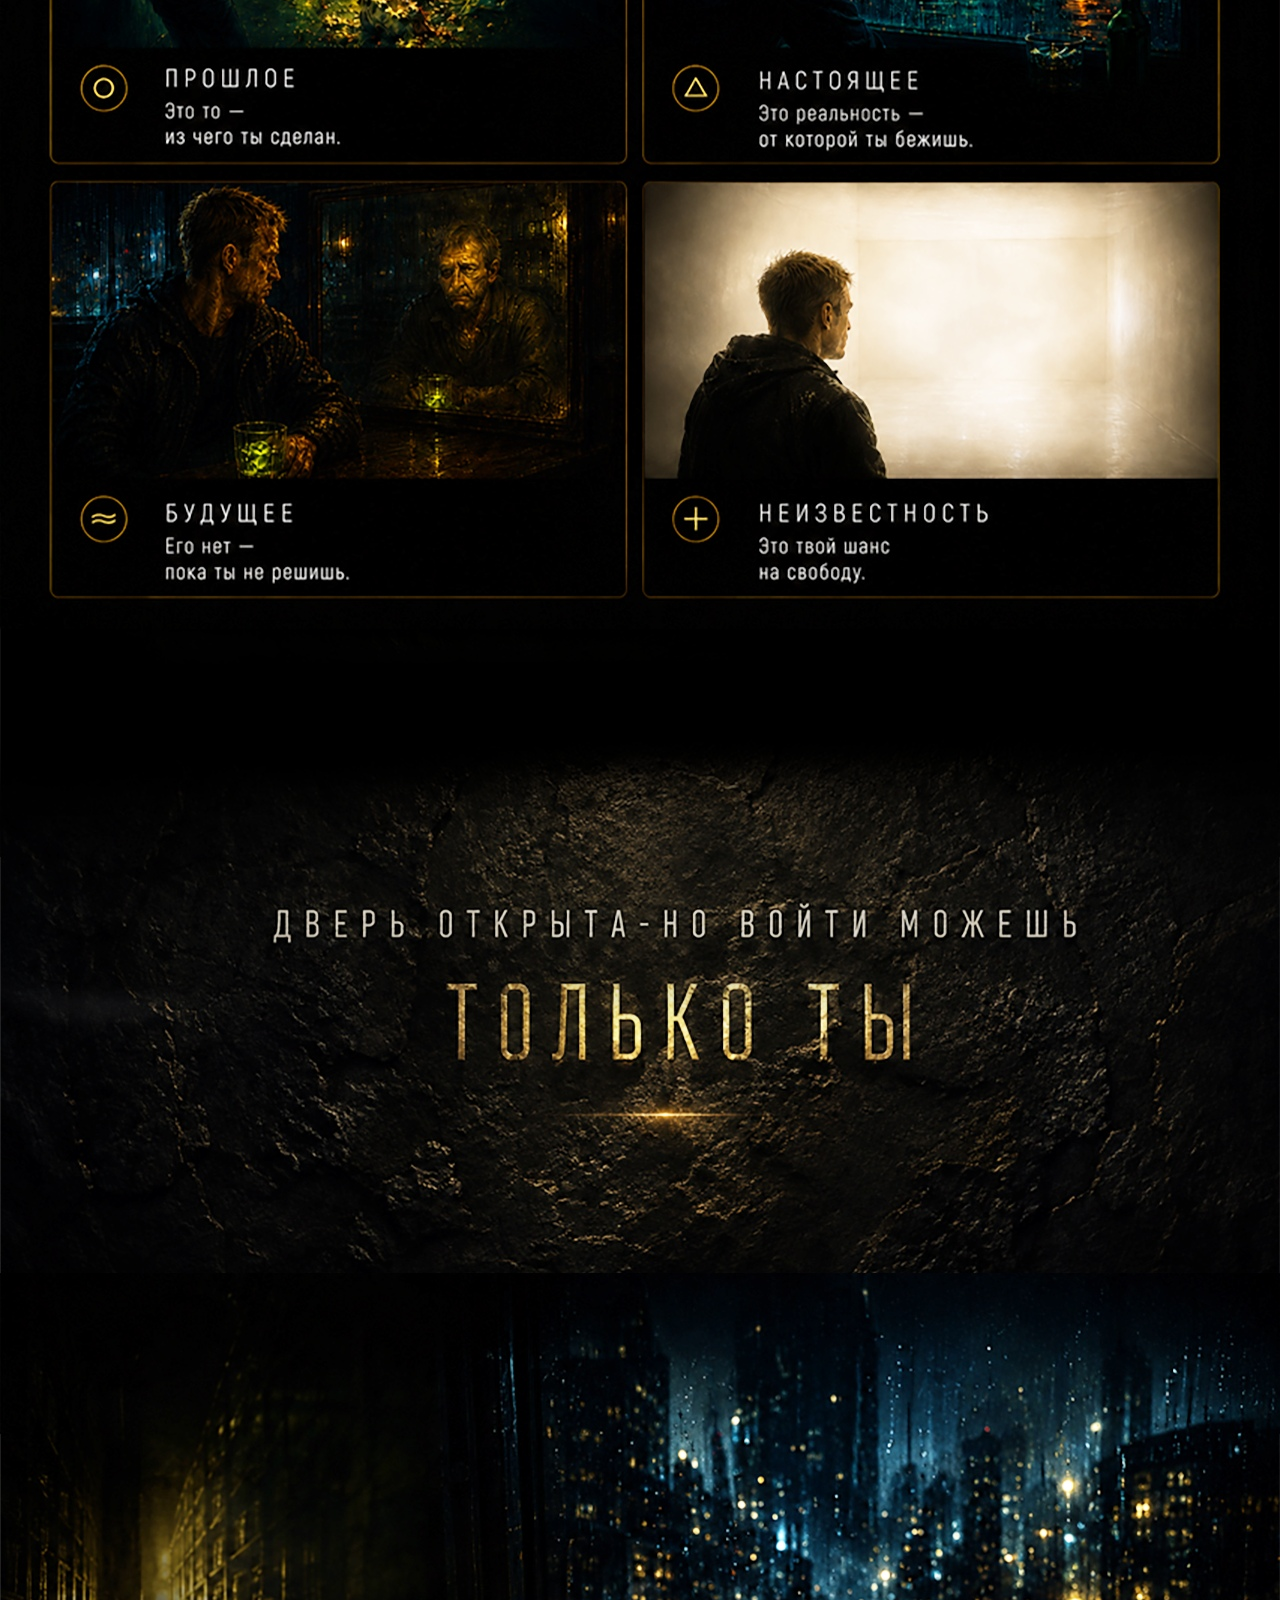
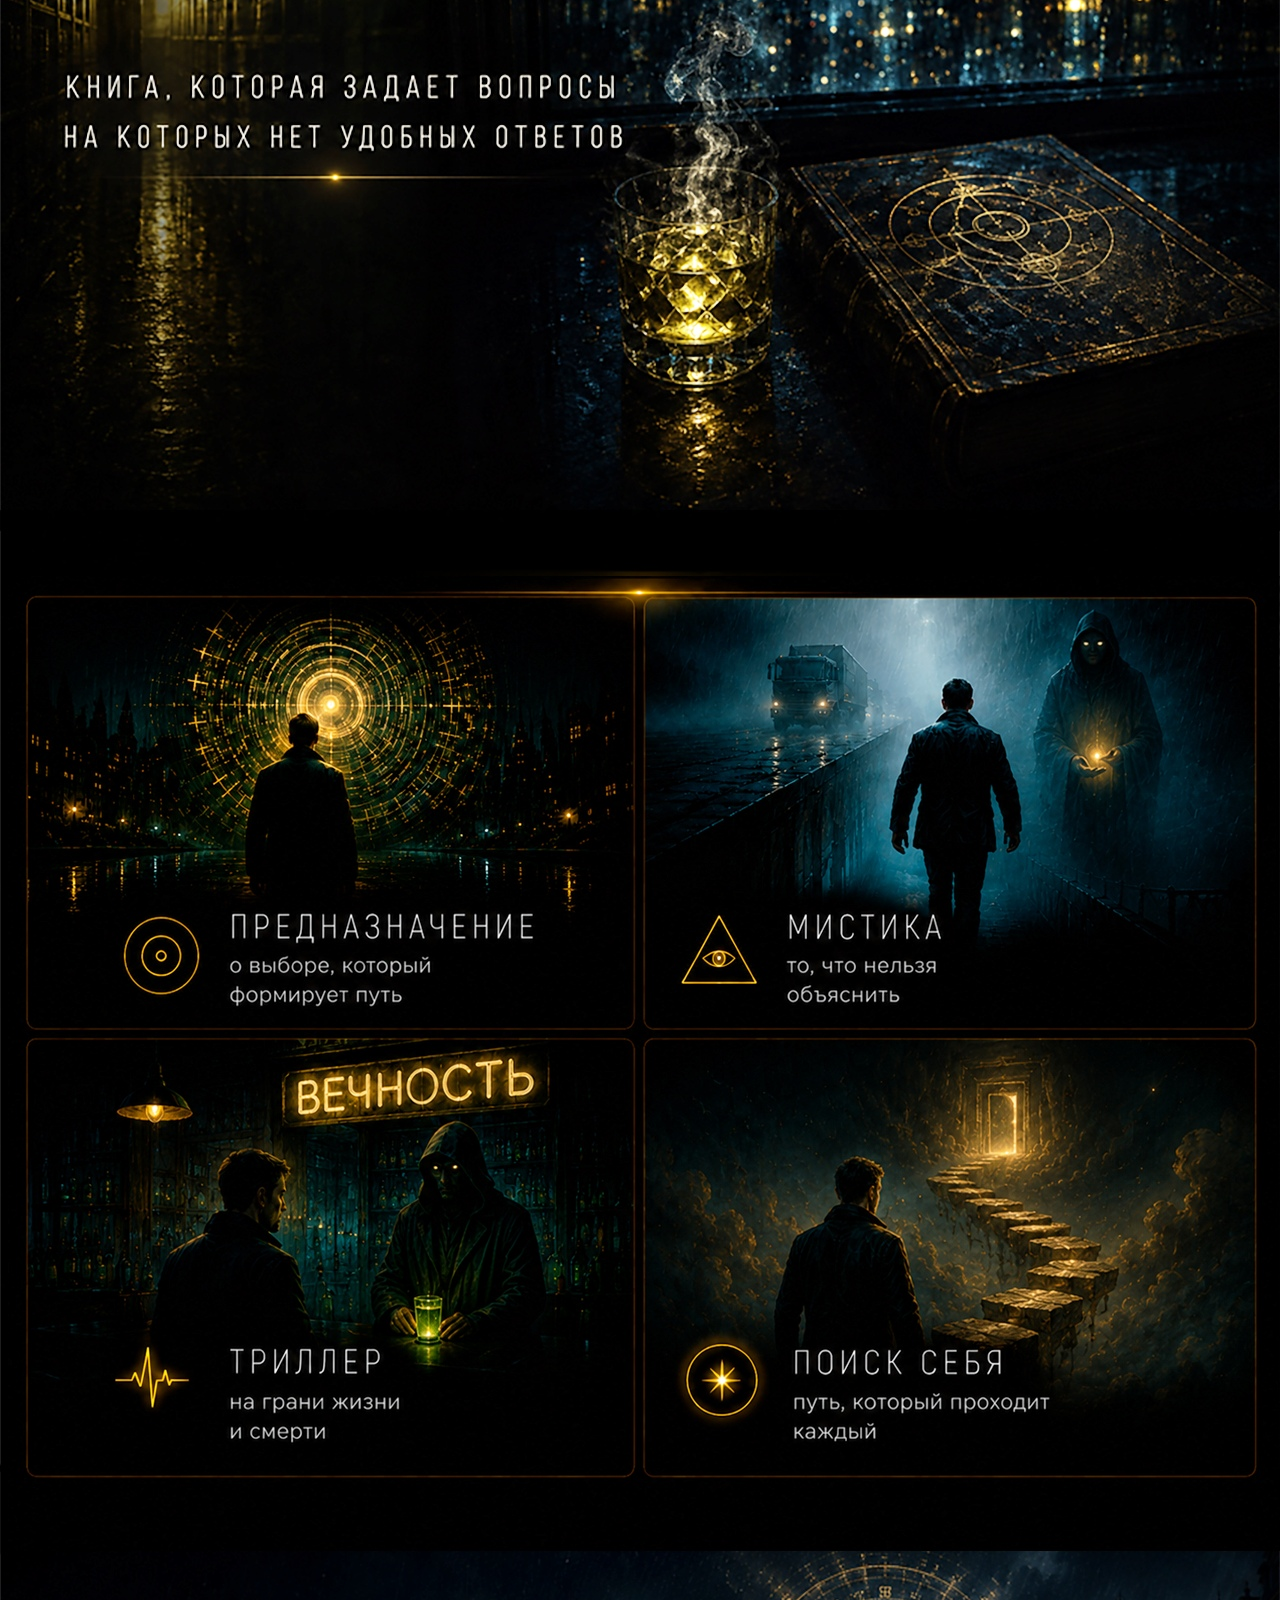
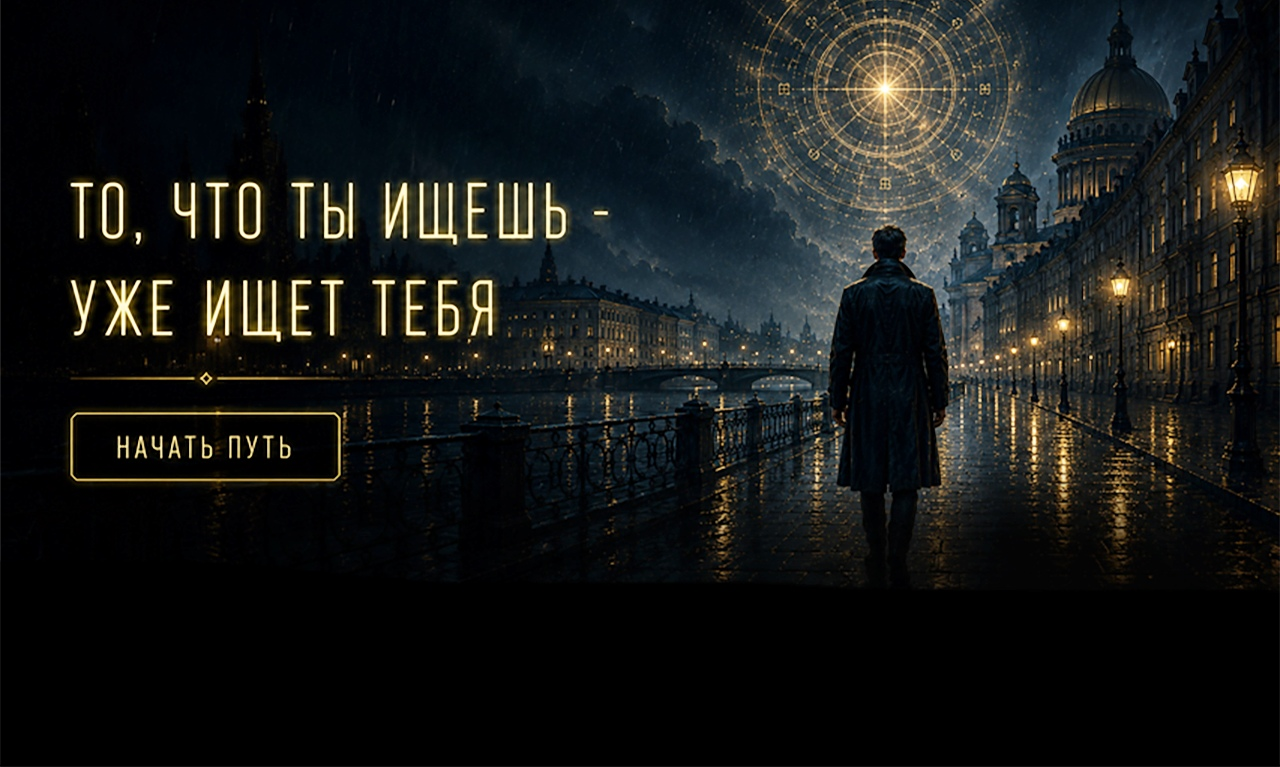
==== commit 55553553: "new site" ====
--- a/index.html
+++ b/index.html
@@ -1,74 +1,16 @@
-<!doctype html>
+<!DOCTYPE html>
 <html lang="ru">
 <head>
-  <meta charset="utf-8">
-  <meta name="viewport" content="width=device-width, initial-scale=1">
-  <title>Вечность — философский триллер</title>
-  <meta name="description" content="Атмосферный сайт книги «Вечность» — философский триллер Александра Российского.">
-  <meta property="og:title" content="Вечность — философский триллер">
-  <meta property="og:description" content="То, что ты ищешь — уже ищет тебя.">
-  <meta property="og:image" content="assets/full-mockup-1280.jpg">
-  <link rel="preload" as="image" href="assets/hero.jpg">
-  <link rel="preload" as="image" href="assets/bar.jpg">
-  <link rel="stylesheet" href="css/style.css">
+  <meta charset="UTF-8" />
+  <meta name="viewport" content="width=device-width, initial-scale=1.0" />
+  <title>Вечность — секция</title>
+  <link rel="stylesheet" href="style.css" />
 </head>
 <body>
-  <main class="site" aria-label="Сайт книги Вечность">
-    <div class="stage">
-
-      <section class="scene scene--hero" id="hero">
-        <img src="assets/hero.jpg" alt="Вечность — hero" loading="eager">
-        
-      </section>
-
-      <section class="scene scene--bar" id="bar">
-        <img src="assets/bar.jpg" alt="Вечность — bar" loading="eager">
-        
-      </section>
-
-      <section class="scene scene--memory" id="memory">
-        <img src="assets/memory.jpg" alt="Вечность — memory" loading="lazy">
-        
-      </section>
-
-      <section class="scene scene--tram" id="tram">
-        <img src="assets/tram.jpg" alt="Вечность — tram" loading="lazy">
-        
-      </section>
-
-      <section class="scene scene--four-paths" id="four-paths">
-        <img src="assets/four-paths.jpg" alt="Вечность — four-paths" loading="lazy">
-        
-      </section>
-
-      <section class="scene scene--door" id="door">
-        <img src="assets/door.jpg" alt="Вечность — door" loading="lazy">
-        
-      </section>
-
-      <section class="scene scene--book" id="book">
-        <img src="assets/book.jpg" alt="Вечность — book" loading="lazy">
-        
-      </section>
-
-      <section class="scene scene--genres" id="genres">
-        <img src="assets/genres.jpg" alt="Вечность — genres" loading="lazy">
-        
-      </section>
-
-      <section class="scene scene--final" id="final">
-        <img src="assets/final.jpg" alt="Вечность — final" loading="lazy">
-        <a class="cta-overlay" href="#access" aria-label="Начать путь"></a>
-      </section>
-    </div>
-
-    <div class="seo-text" aria-hidden="false">
-      <h1>Вечность</h1>
-      <p>Философский триллер Александра Российского.</p>
-      <p>Память — это цена, которую мы платим за реальность.</p>
-      <p>Четыре пути. Один выбор.</p>
-      <p>То, что ты ищешь — уже ищет тебя.</p>
-    </div>
+  <main class="page">
+    <section class="section">
+      <img src="assets/section.jpg" alt="Вечность — секция сайта" />
+    </section>
   </main>
 </body>
 </html>
--- a/style.css
+++ b/style.css
@@ -0,0 +1,43 @@
+* {
+  margin: 0;
+  padding: 0;
+  box-sizing: border-box;
+}
+
+html,
+body {
+  width: 100%;
+  min-height: 100%;
+  background: #000;
+  overflow-x: hidden;
+}
+
+body {
+  font-family: Arial, sans-serif;
+}
+
+.page {
+  width: 100%;
+  min-height: 100vh;
+  display: flex;
+  justify-content: center;
+  background: #000;
+}
+
+.section {
+  width: 100%;
+  max-width: 1280px;
+  background: #000;
+}
+
+.section img {
+  width: 100%;
+  height: auto;
+  display: block;
+}
+
+@media (max-width: 1280px) {
+  .section {
+    max-width: 100%;
+  }
+}
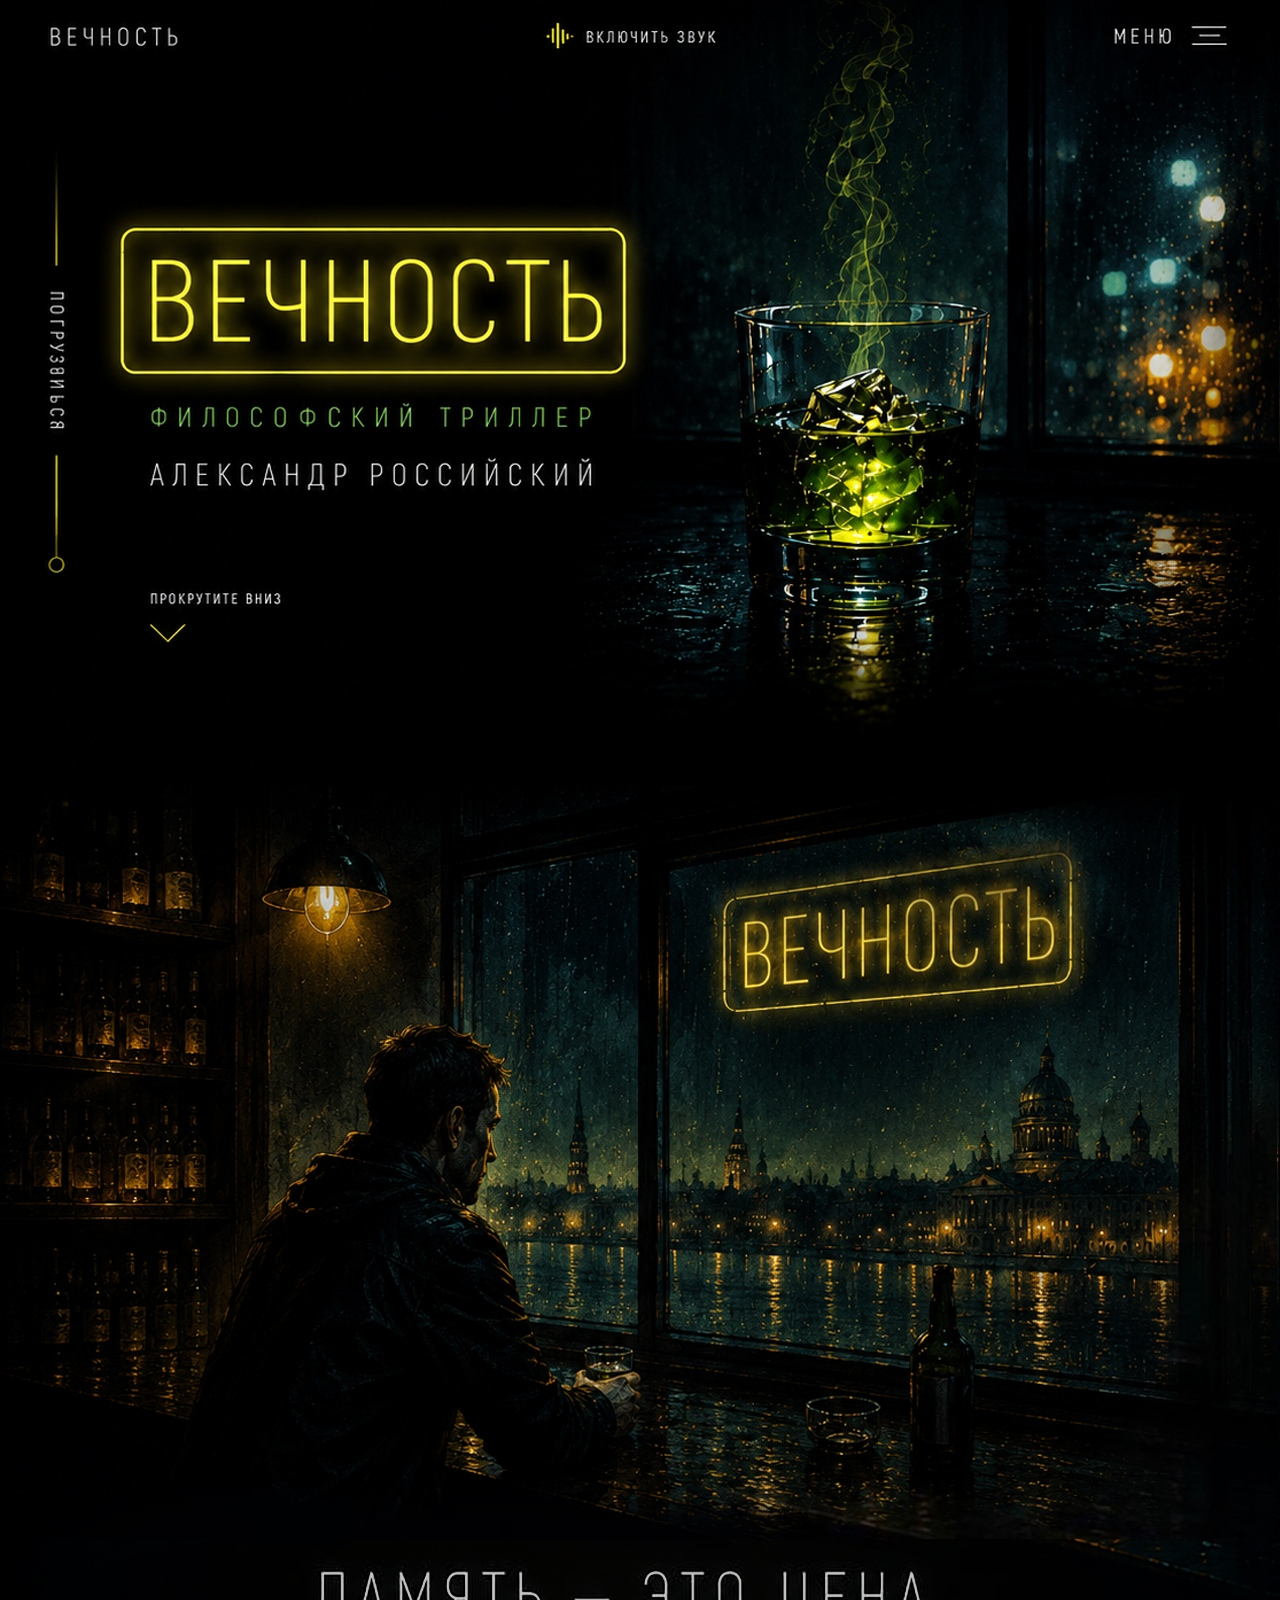
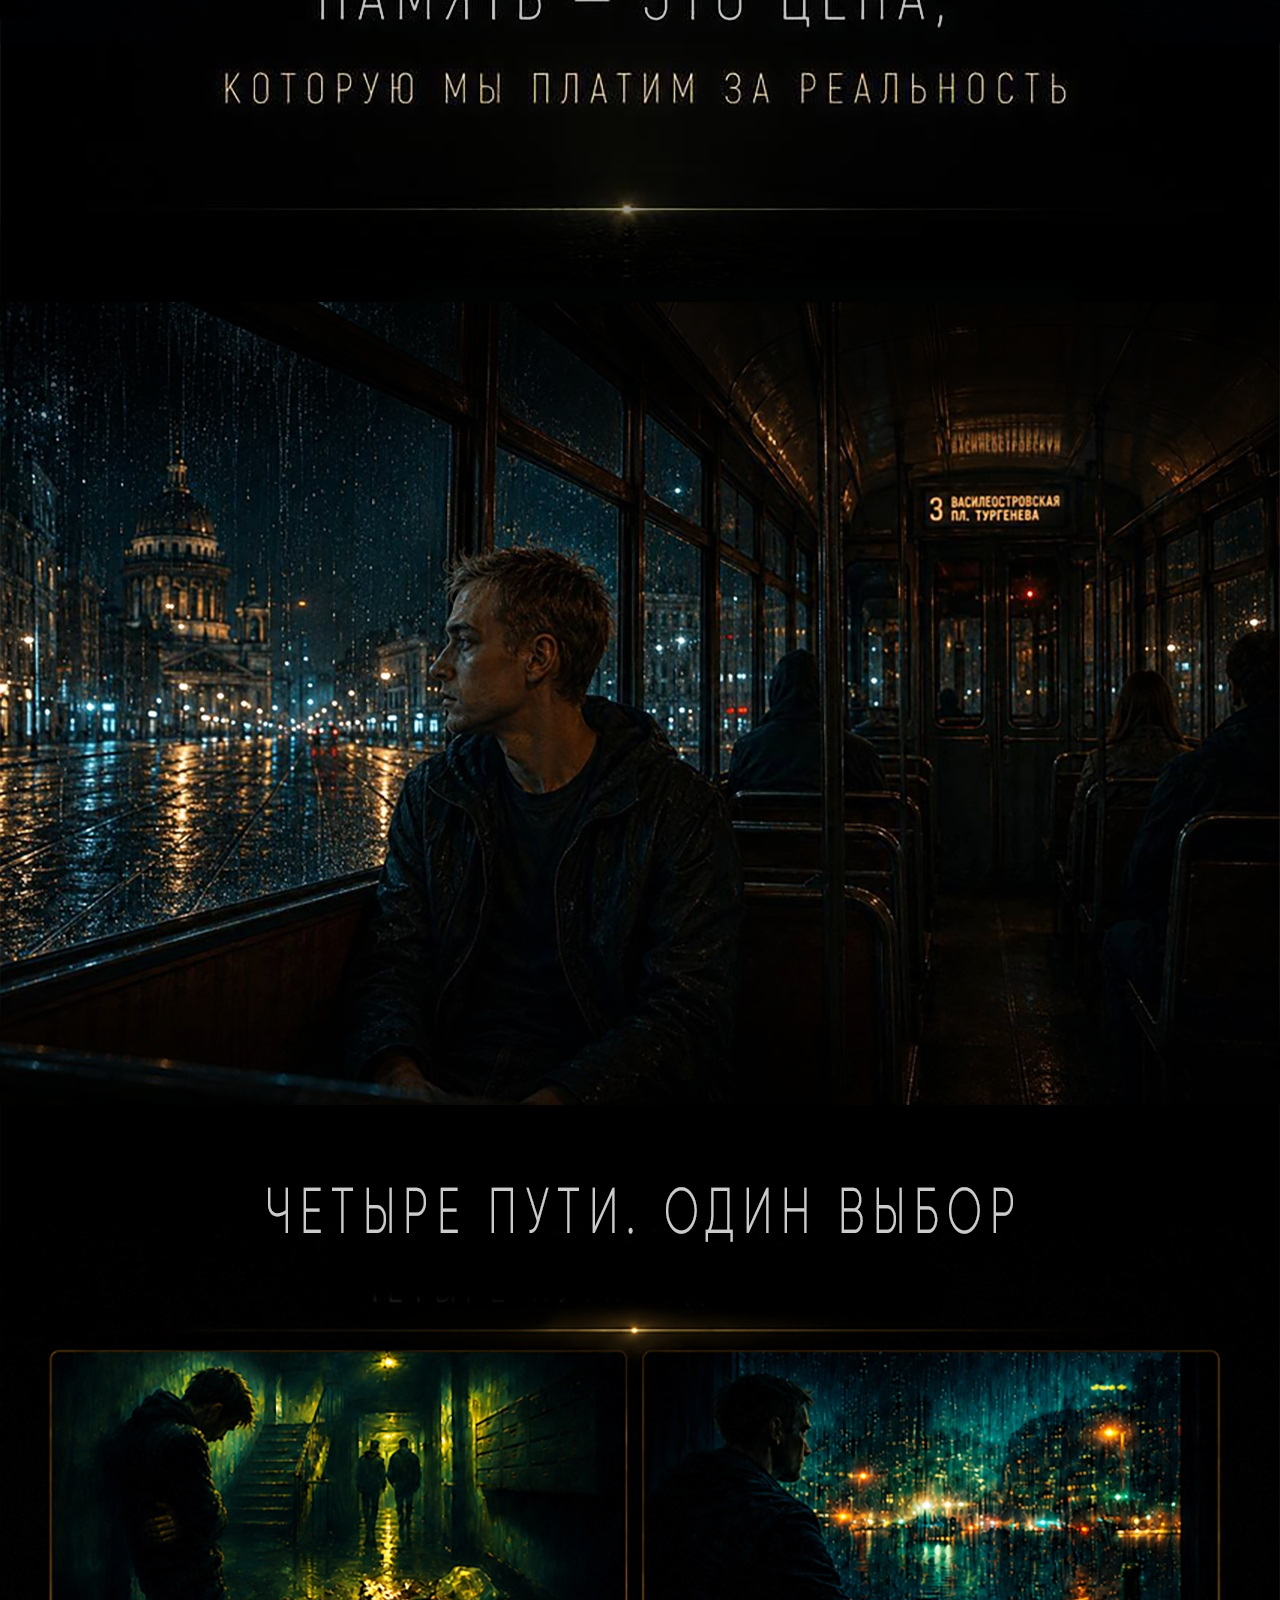
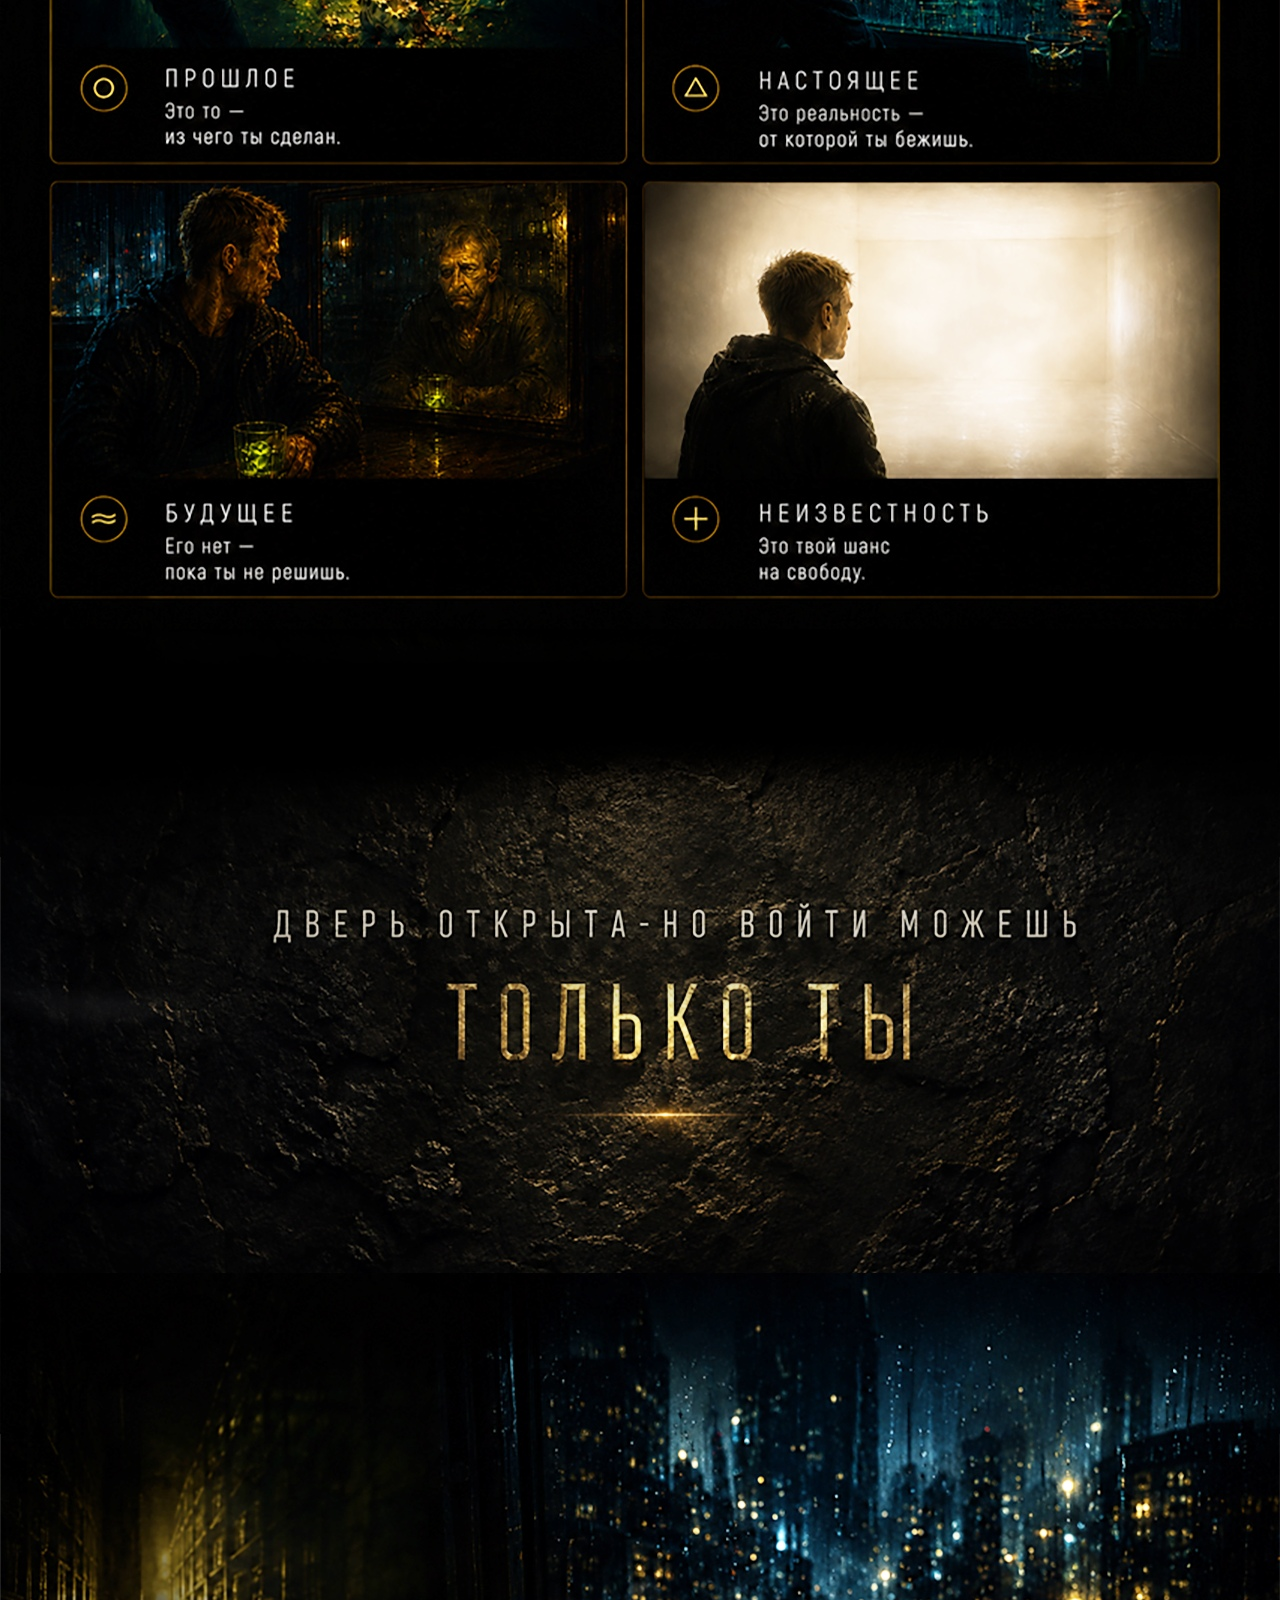
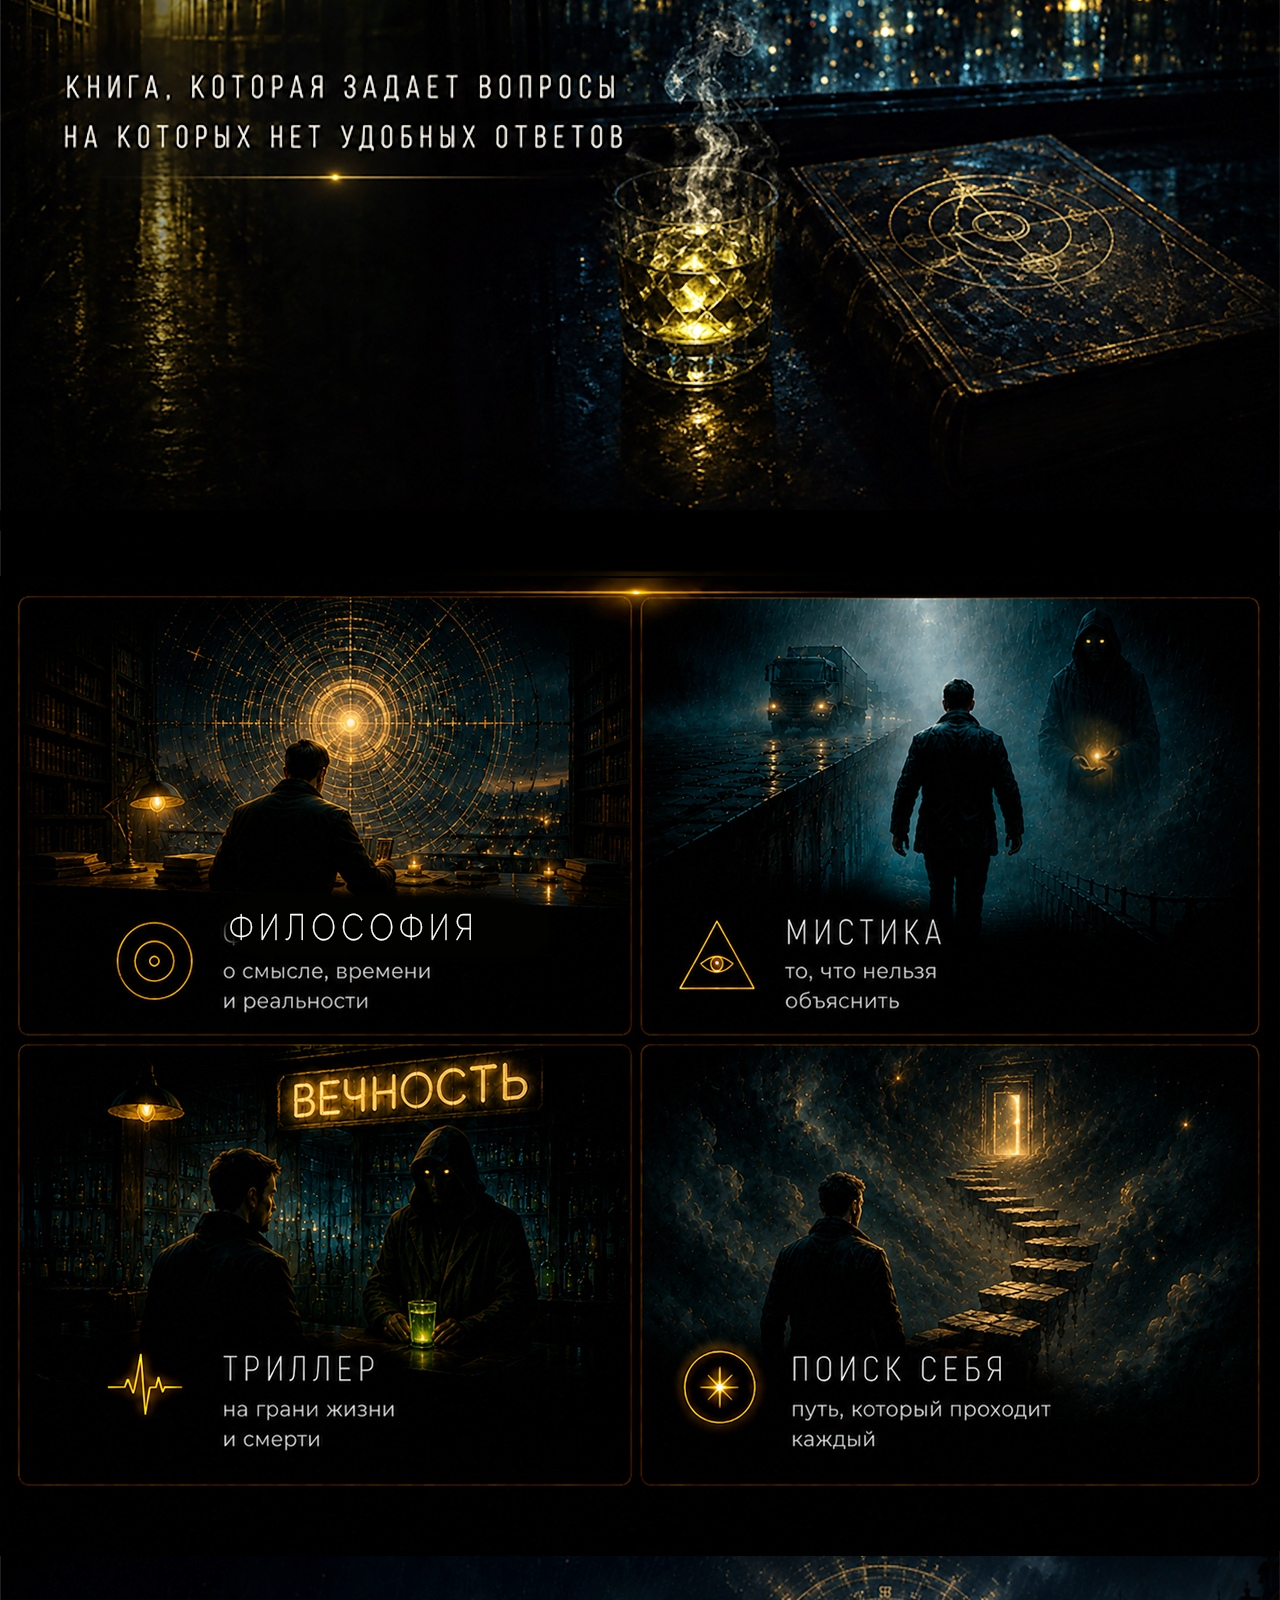
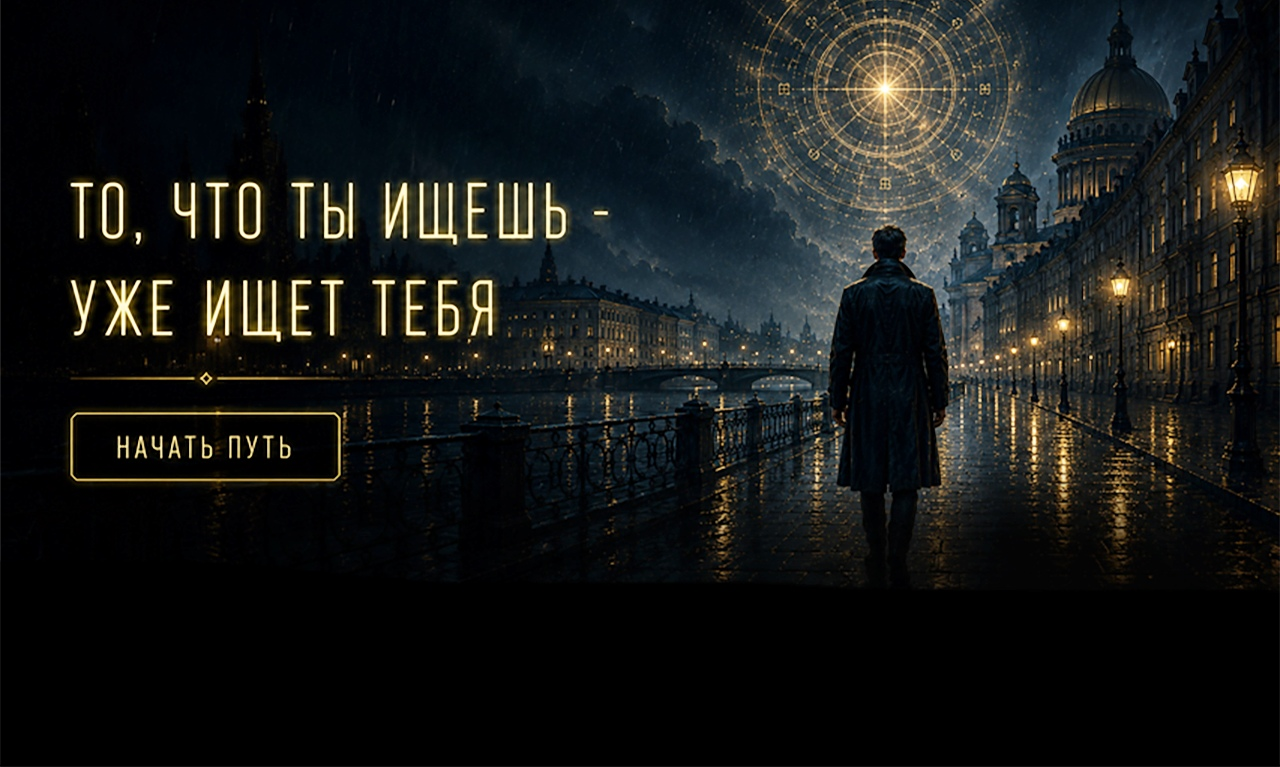
==== commit fb4d507d: "sitte" ====
--- a/index.html
+++ b/index.html
@@ -9,7 +9,7 @@
 <body>
   <main class="page">
     <section class="section">
-      <img src="assets/section.jpg" alt="Вечность — секция сайта" />
+      <img src="assets/section.jpg" alt="Вечность — философия, мистика, триллер, поиск себя" />
     </section>
   </main>
 </body>
--- a/style.css
+++ b/style.css
@@ -21,6 +21,7 @@
   min-height: 100vh;
   display: flex;
   justify-content: center;
+  align-items: flex-start;
   background: #000;
 }
 
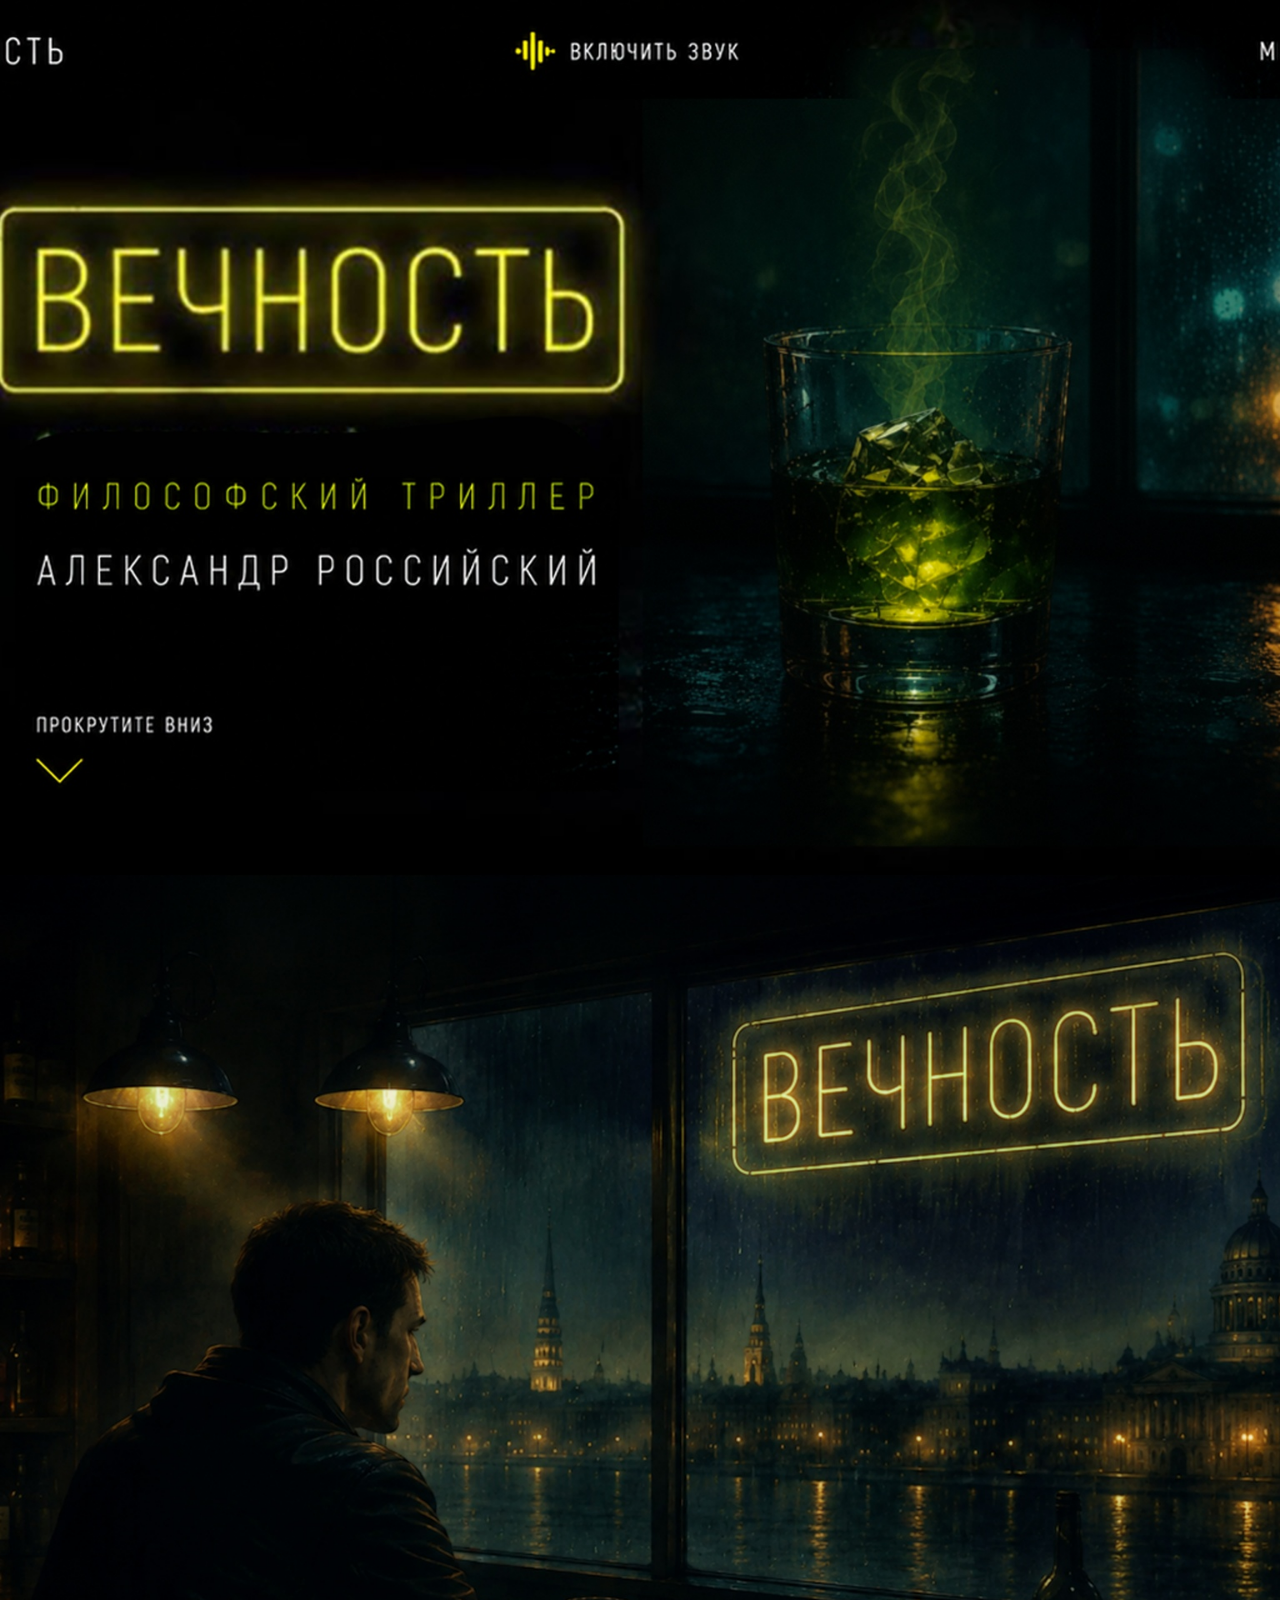
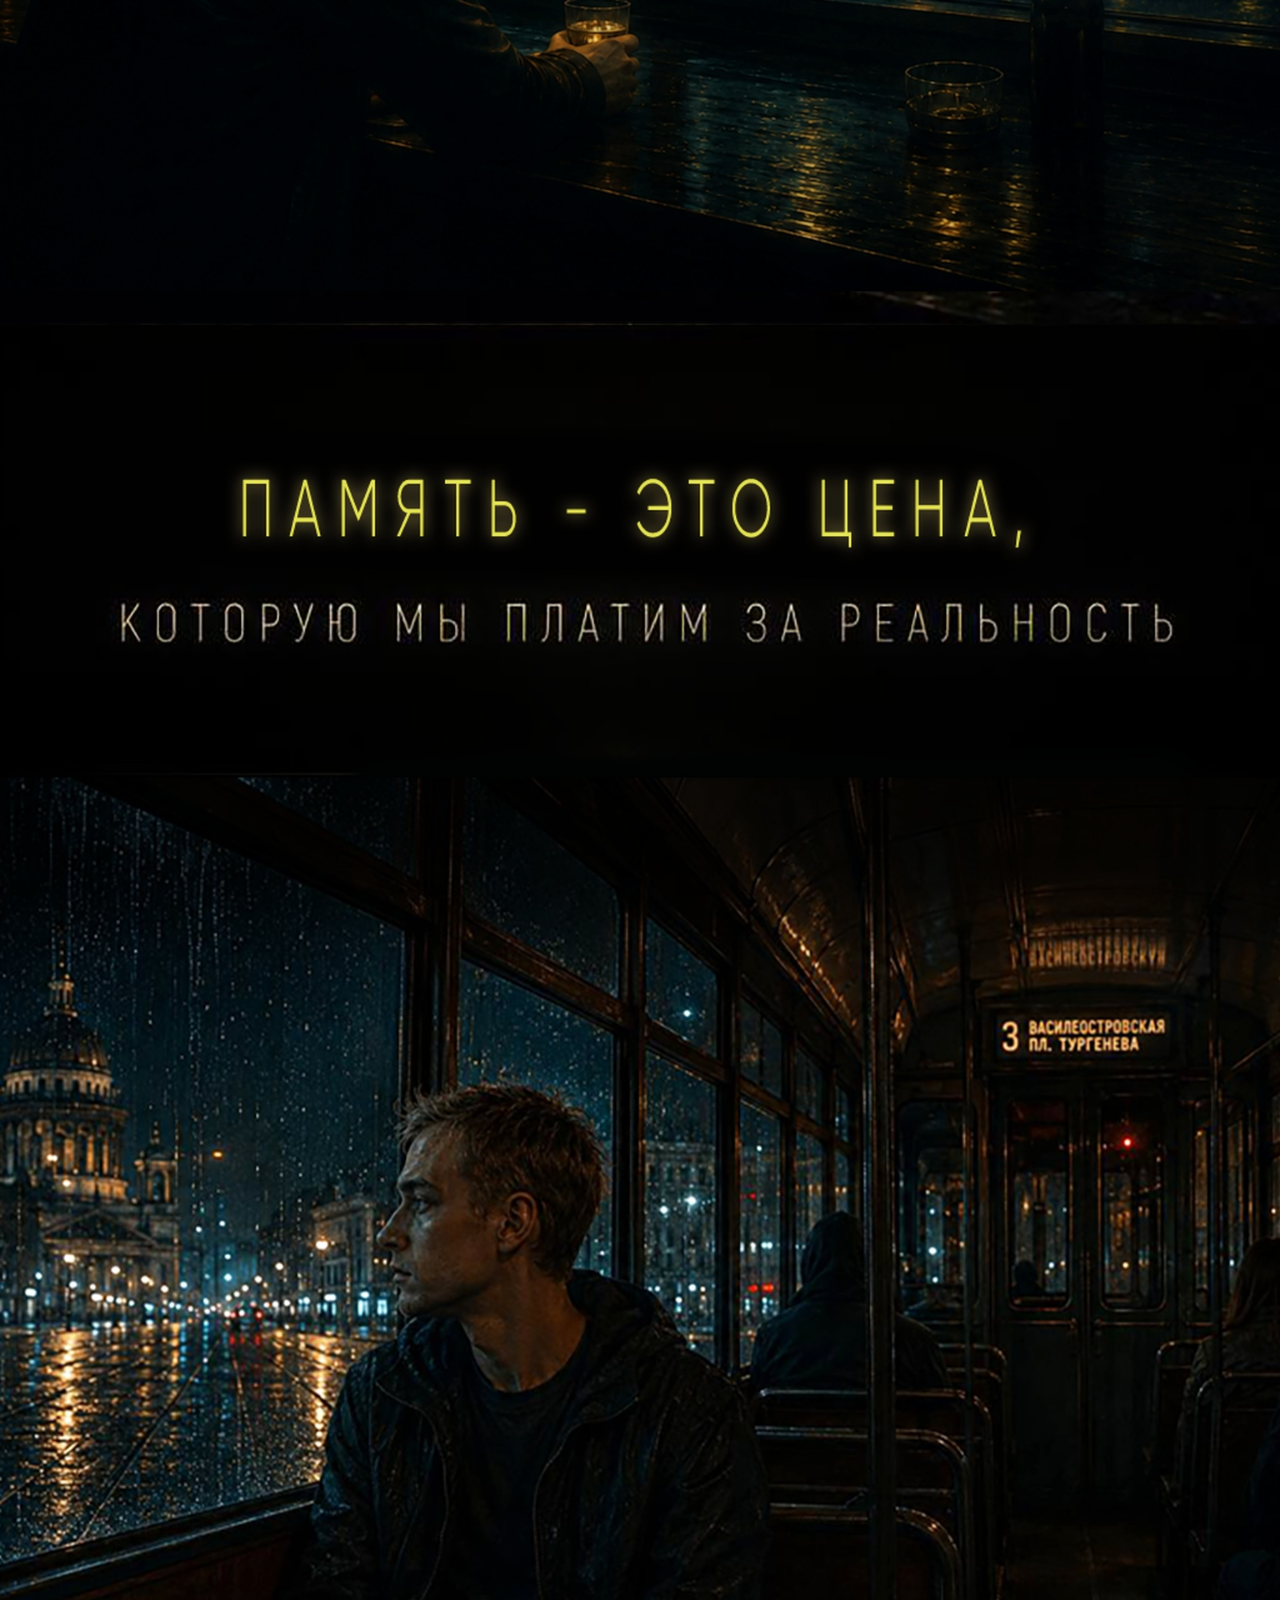
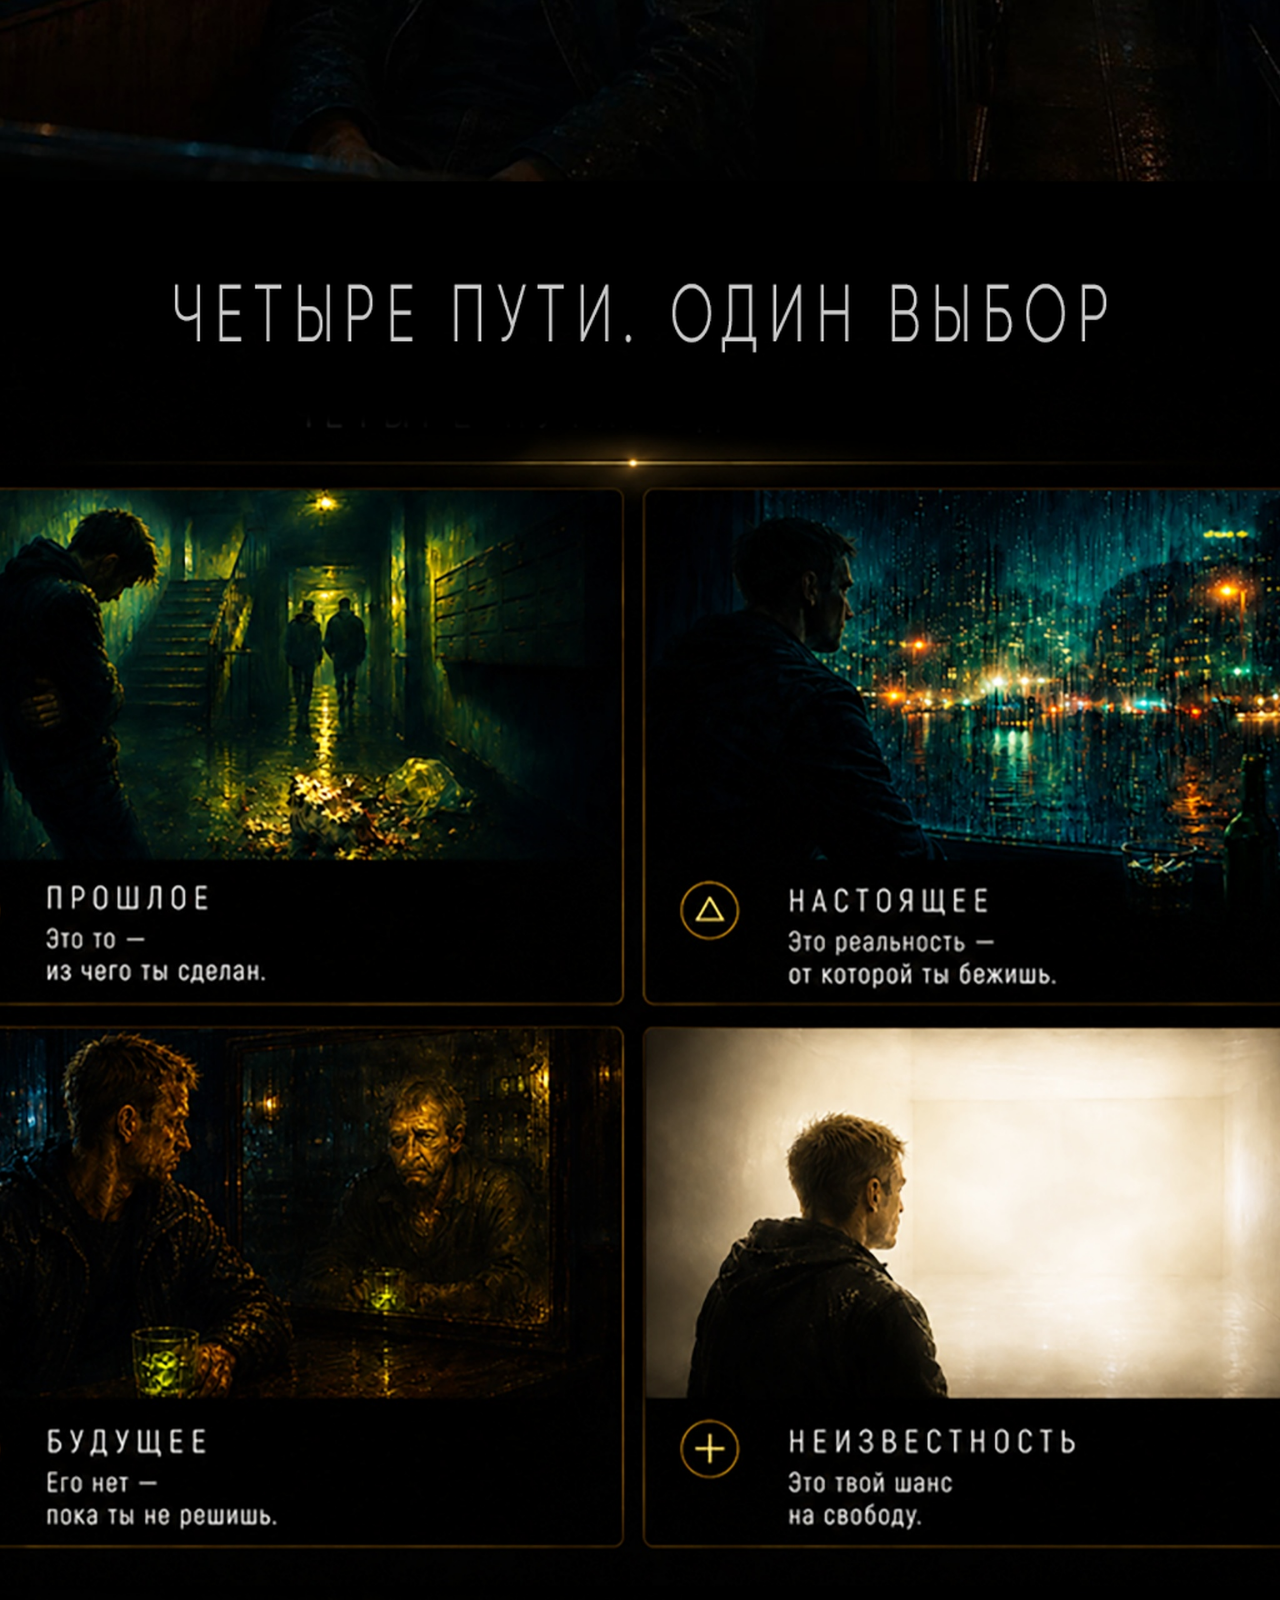
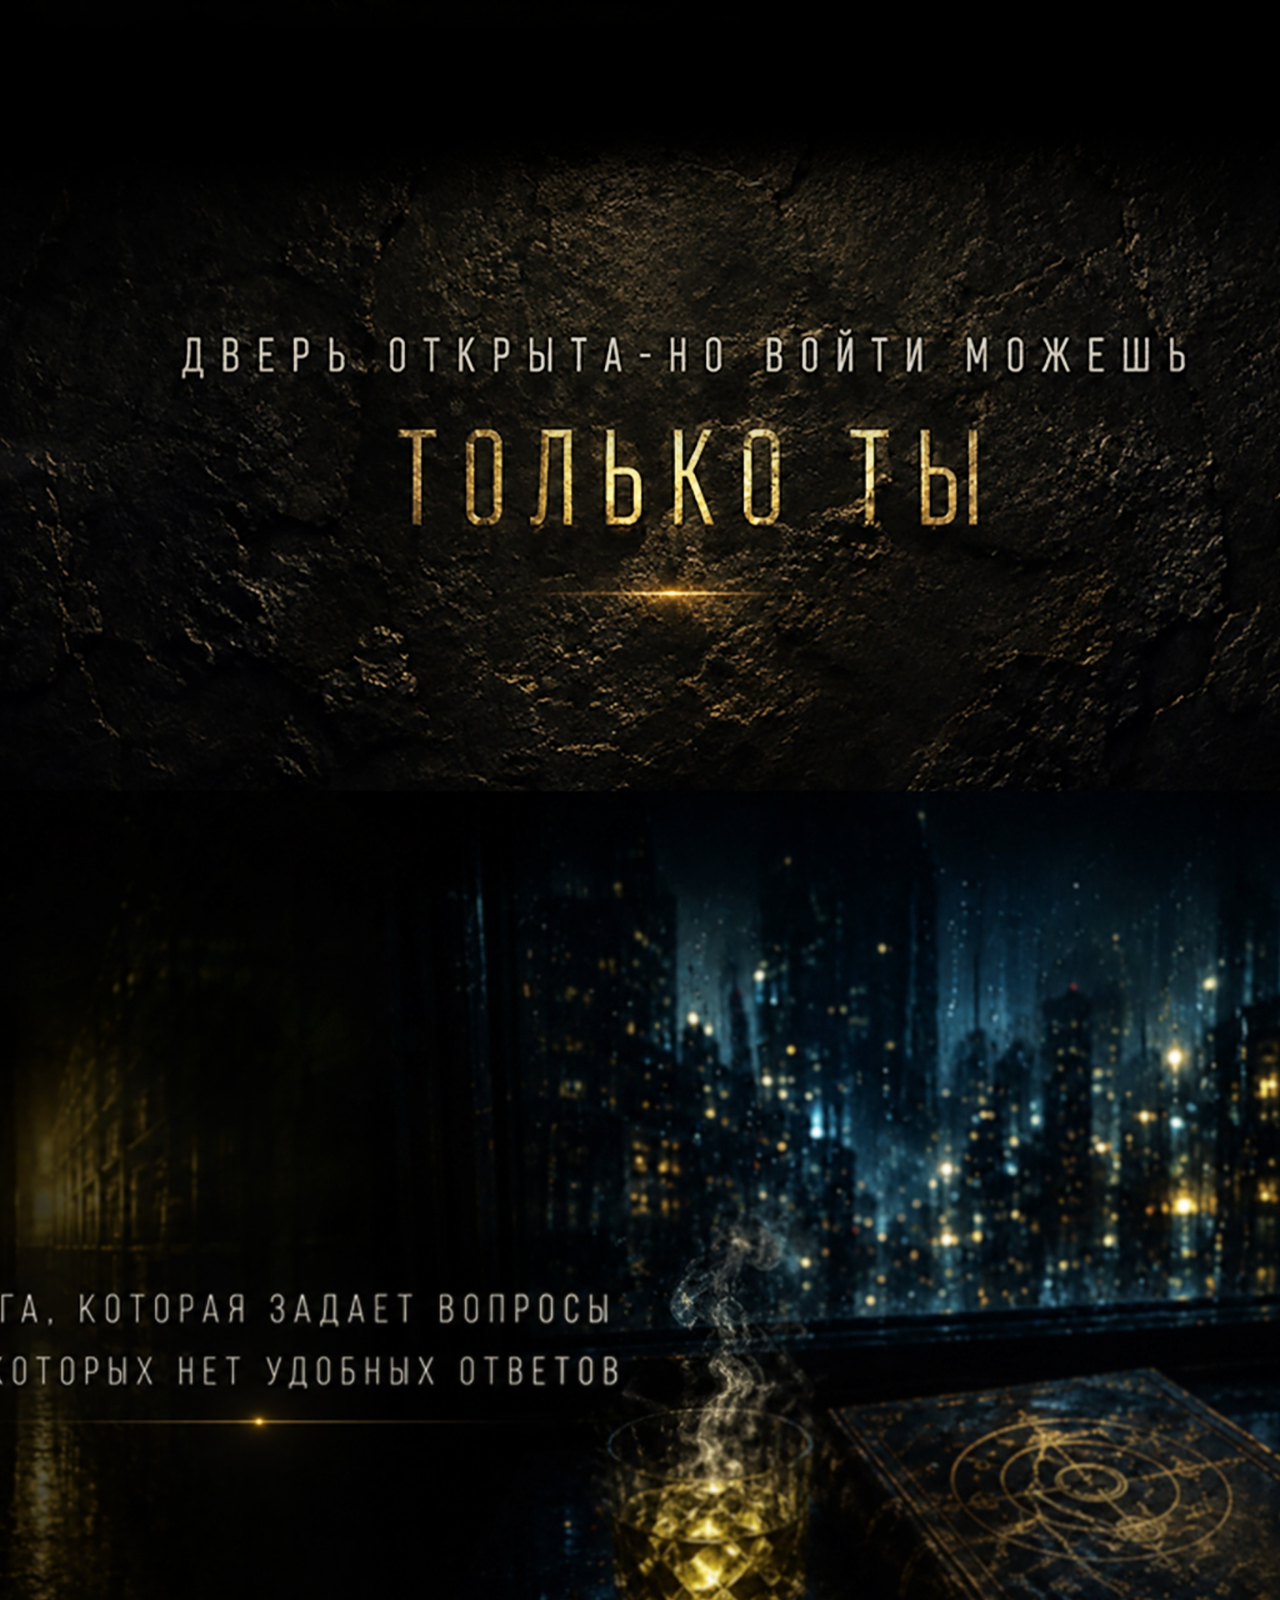
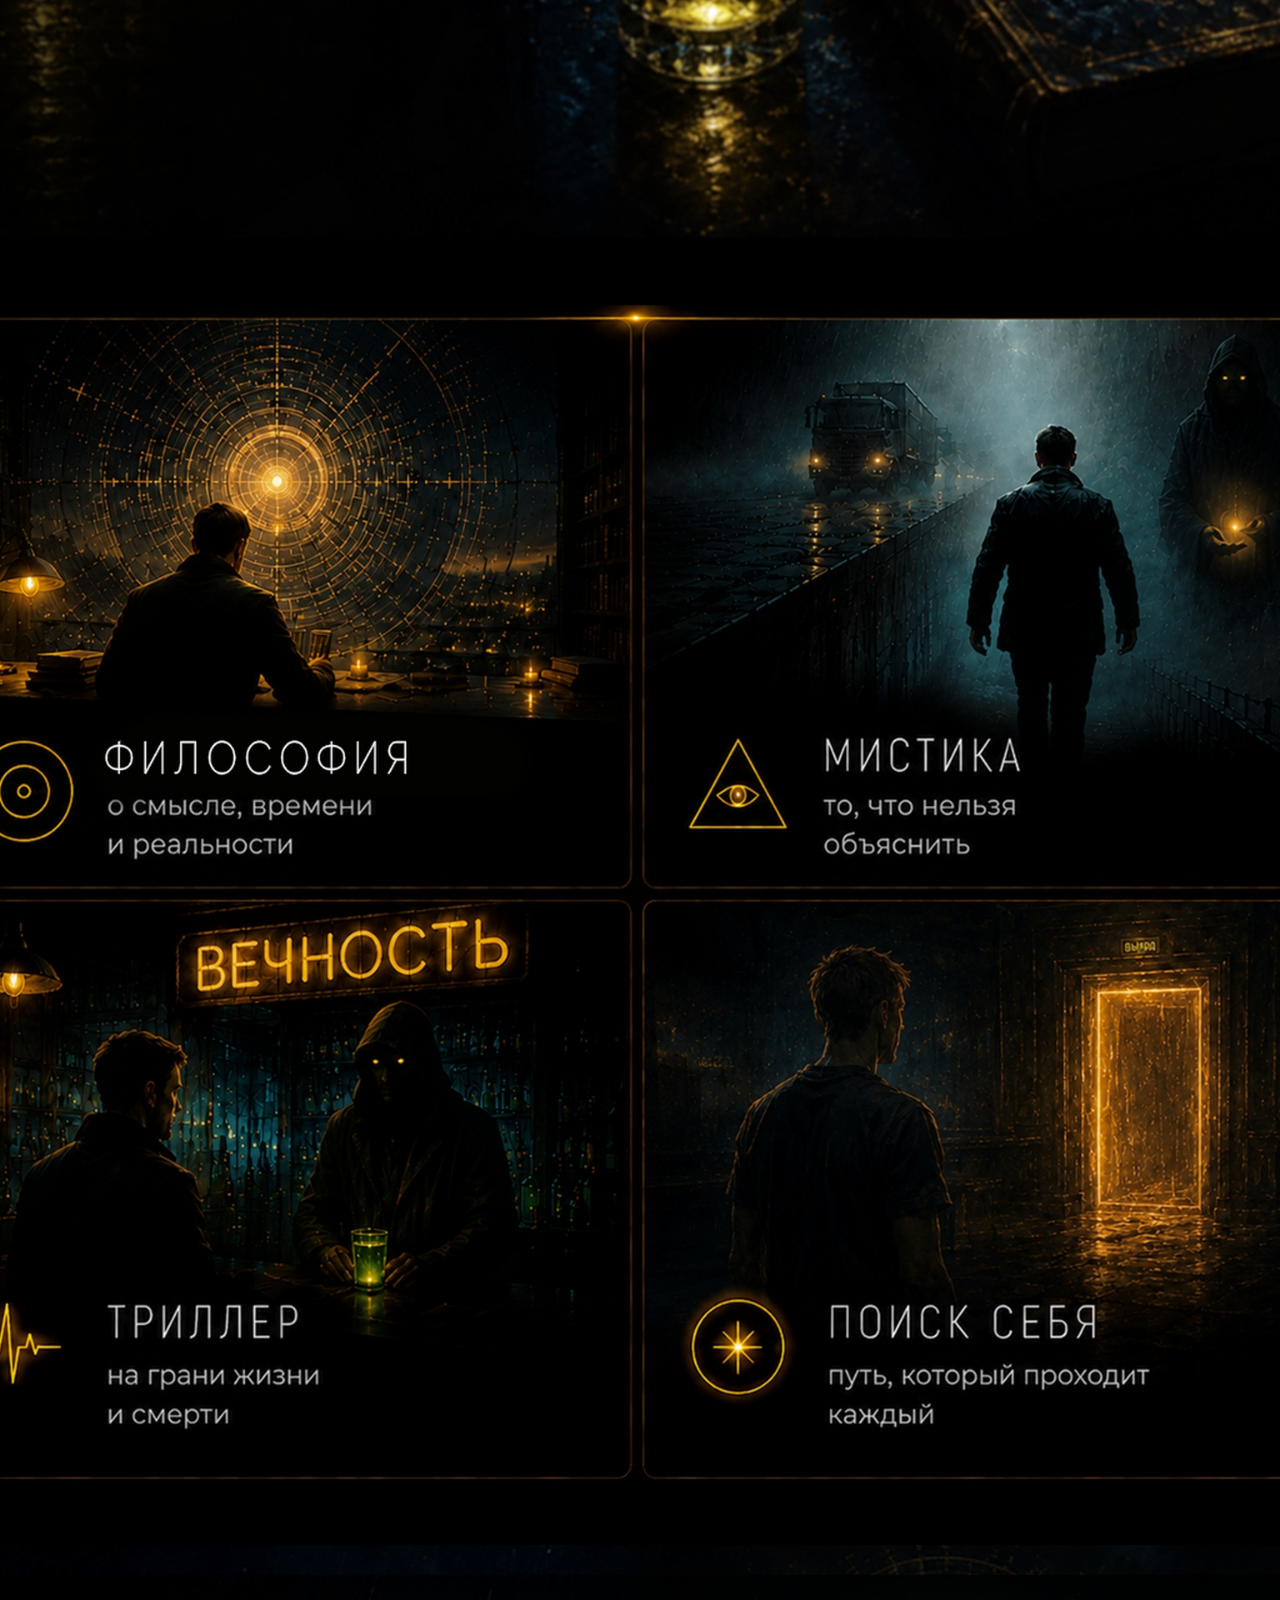
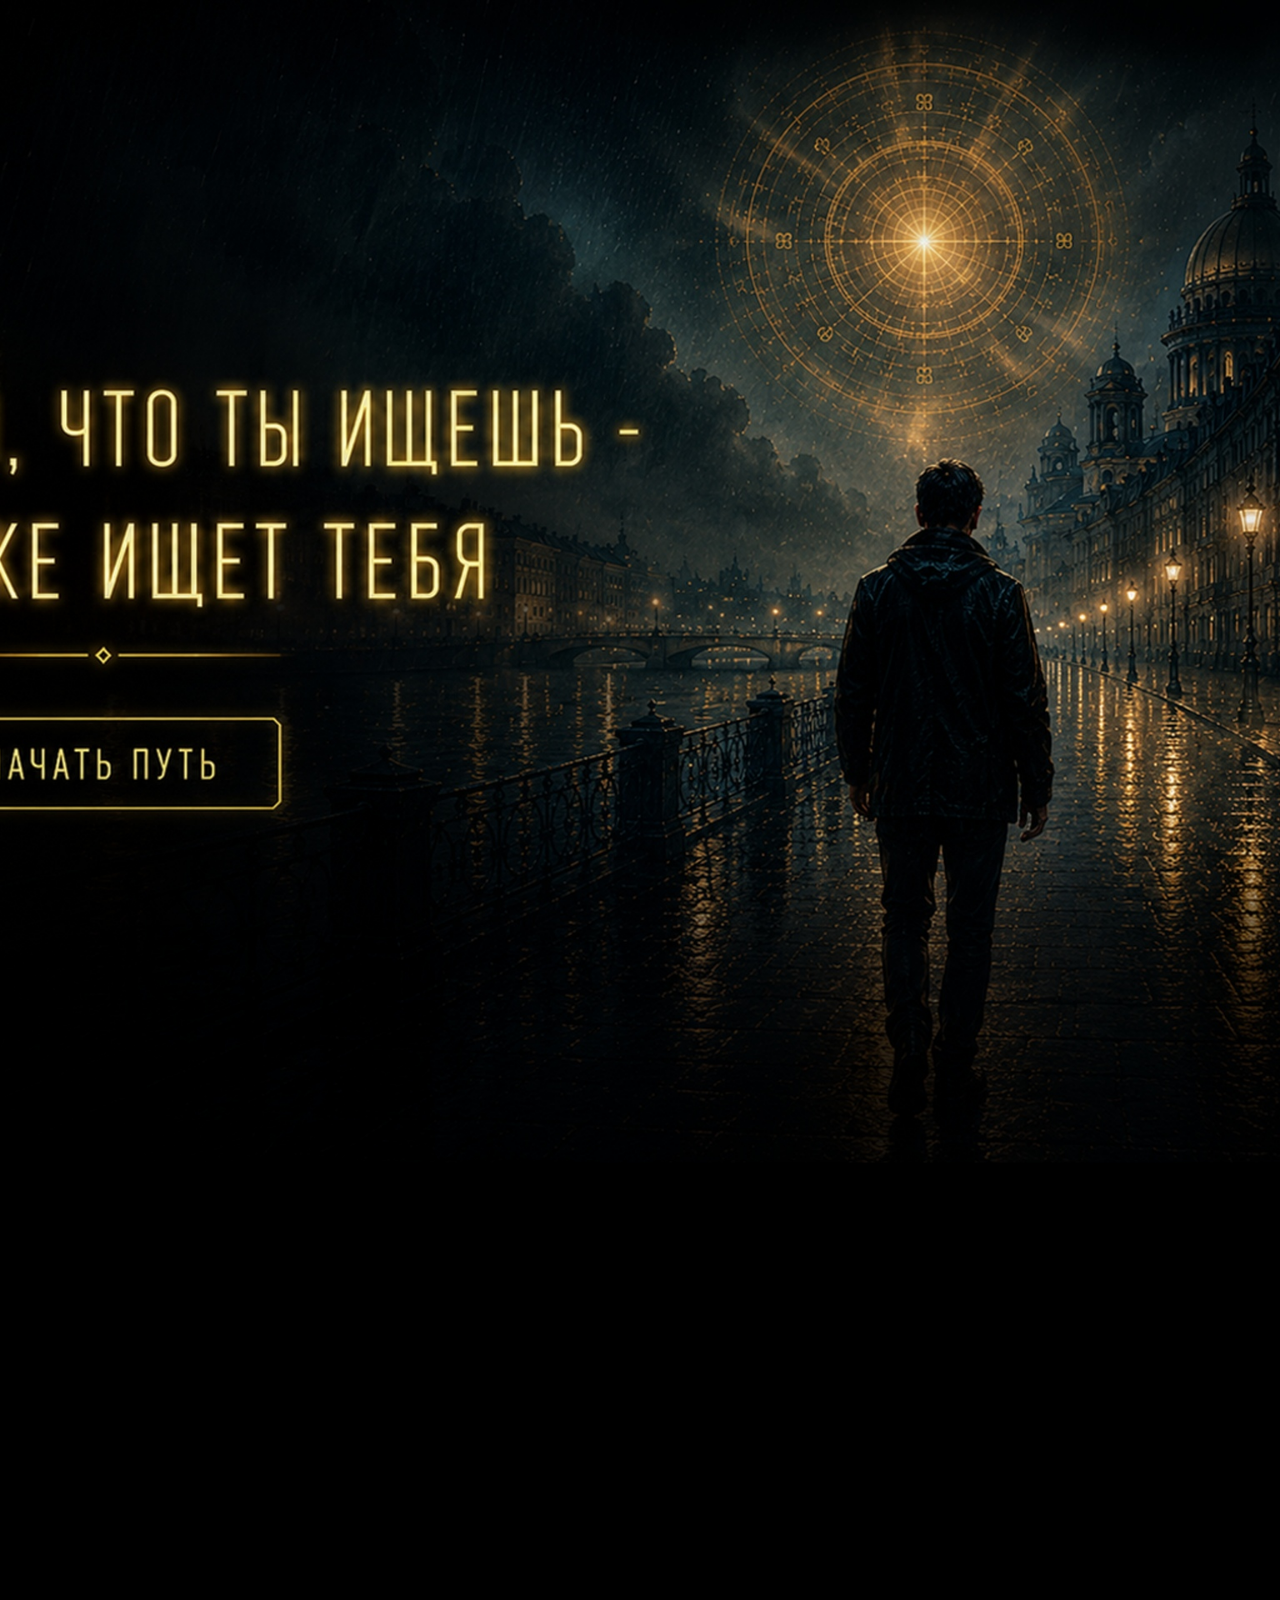
==== commit e137c1dc: "site" ====
--- a/index.html
+++ b/index.html
@@ -3,14 +3,22 @@
 <head>
   <meta charset="UTF-8" />
   <meta name="viewport" content="width=device-width, initial-scale=1.0" />
-  <title>Вечность — секция</title>
+  <title>Вечность</title>
   <link rel="stylesheet" href="style.css" />
 </head>
 <body>
   <main class="page">
-    <section class="section">
-      <img src="assets/section.jpg" alt="Вечность — философия, мистика, триллер, поиск себя" />
-    </section>
+    <section class="screen" style="background-image: url('assets/section-01.jpg');"></section>
+    <section class="screen" style="background-image: url('assets/section-02.jpg');"></section>
+    <section class="screen" style="background-image: url('assets/section-03.jpg');"></section>
+    <section class="screen" style="background-image: url('assets/section-04.jpg');"></section>
+    <section class="screen" style="background-image: url('assets/section-05.jpg');"></section>
+    <section class="screen" style="background-image: url('assets/section-06.jpg');"></section>
+    <section class="screen" style="background-image: url('assets/section-07.jpg');"></section>
+    <section class="screen" style="background-image: url('assets/section-08.jpg');"></section>
+    <section class="screen" style="background-image: url('assets/section-09.jpg');"></section>
+    <section class="screen" style="background-image: url('assets/section-10.jpg');"></section>
+    <section class="screen" style="background-image: url('assets/section-11.jpg');"></section>
   </main>
 </body>
 </html>
--- a/style.css
+++ b/style.css
@@ -12,33 +12,40 @@
   overflow-x: hidden;
 }
 
+html {
+  scroll-behavior: smooth;
+}
+
 body {
   font-family: Arial, sans-serif;
 }
 
 .page {
   width: 100%;
-  min-height: 100vh;
-  display: flex;
-  justify-content: center;
-  align-items: flex-start;
   background: #000;
 }
 
-.section {
-  width: 100%;
-  max-width: 1280px;
-  background: #000;
+.screen {
+  width: 100vw;
+  height: 100vh;
+  min-height: 100vh;
+  background-size: cover;
+  background-position: center center;
+  background-repeat: no-repeat;
 }
 
-.section img {
-  width: 100%;
-  height: auto;
-  display: block;
+/* scroll-snap специально отключен:
+   скролл остается плавным, без рывков, автоприлипания и резких переходов. */
+
+@media (max-width: 768px) {
+  .screen {
+    background-size: cover;
+    background-position: center center;
+  }
 }
 
-@media (max-width: 1280px) {
-  .section {
-    max-width: 100%;
+@media (prefers-reduced-motion: reduce) {
+  html {
+    scroll-behavior: auto;
   }
 }
